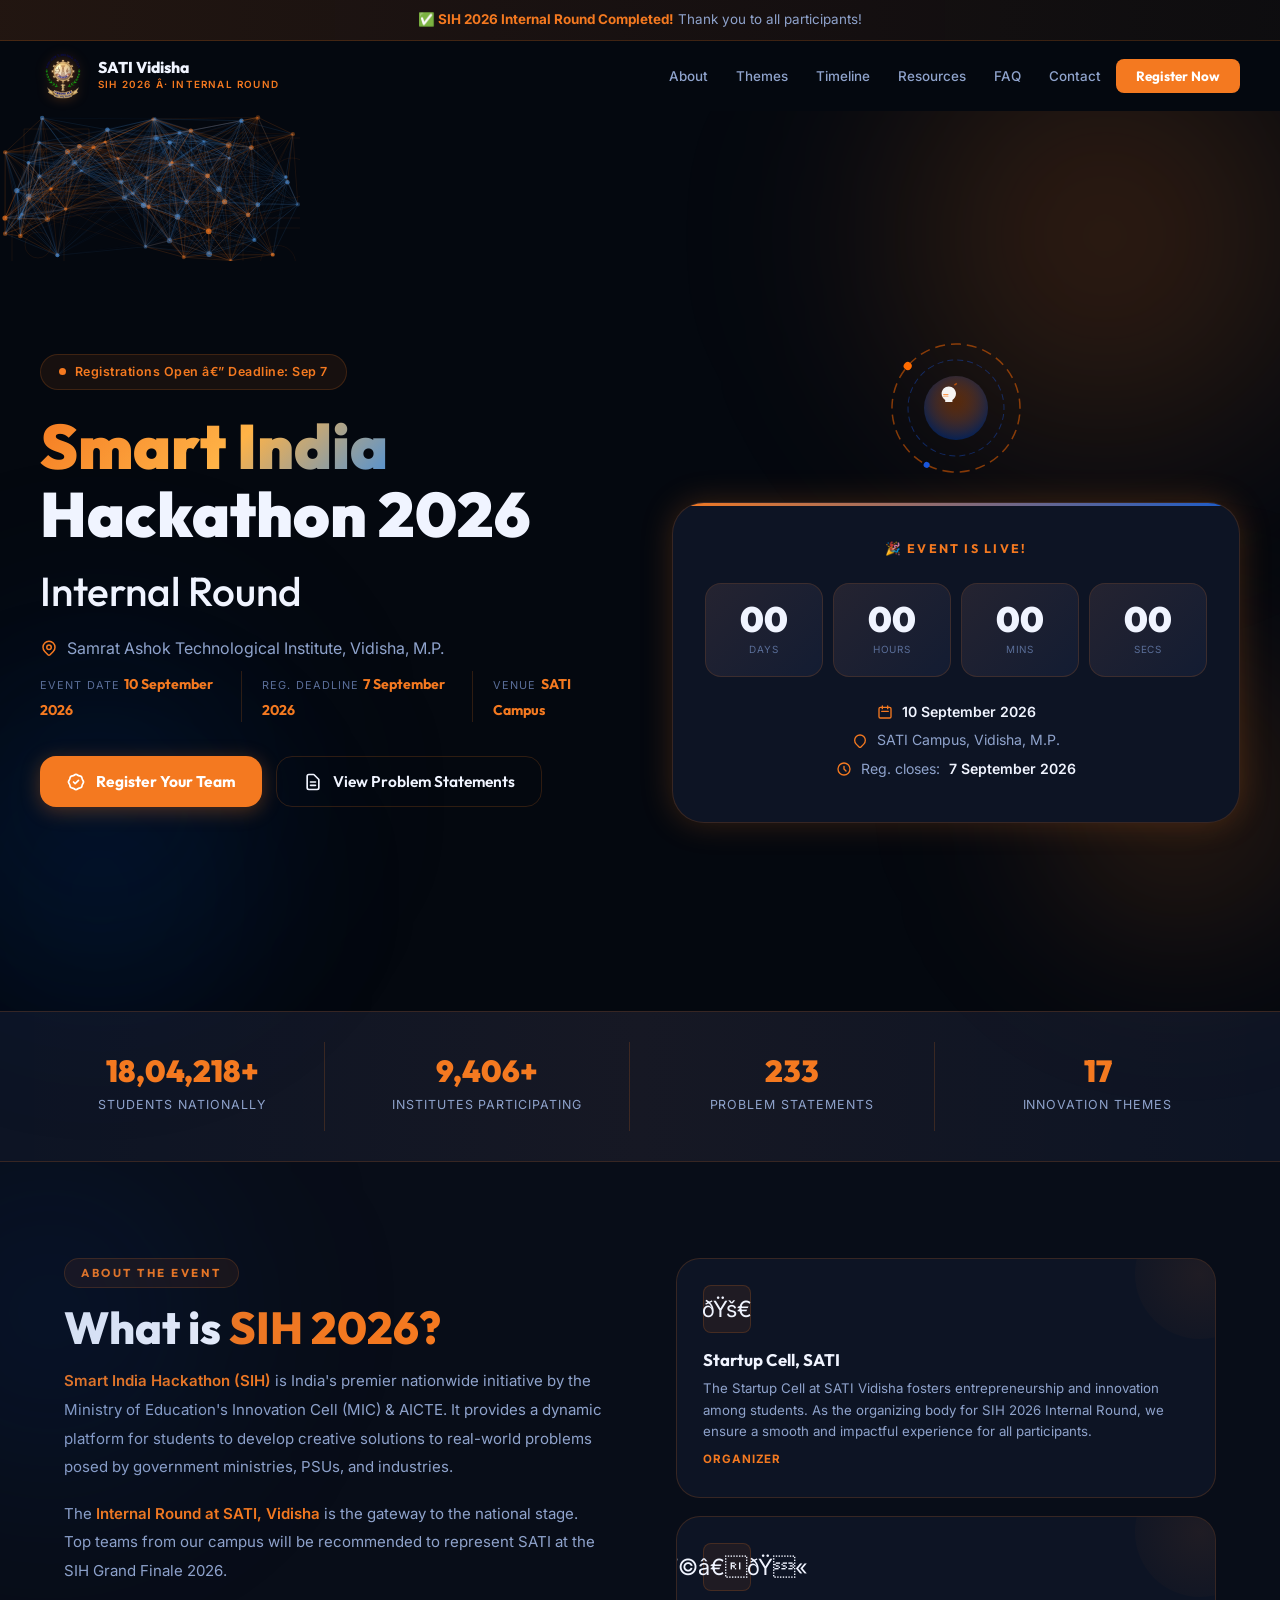
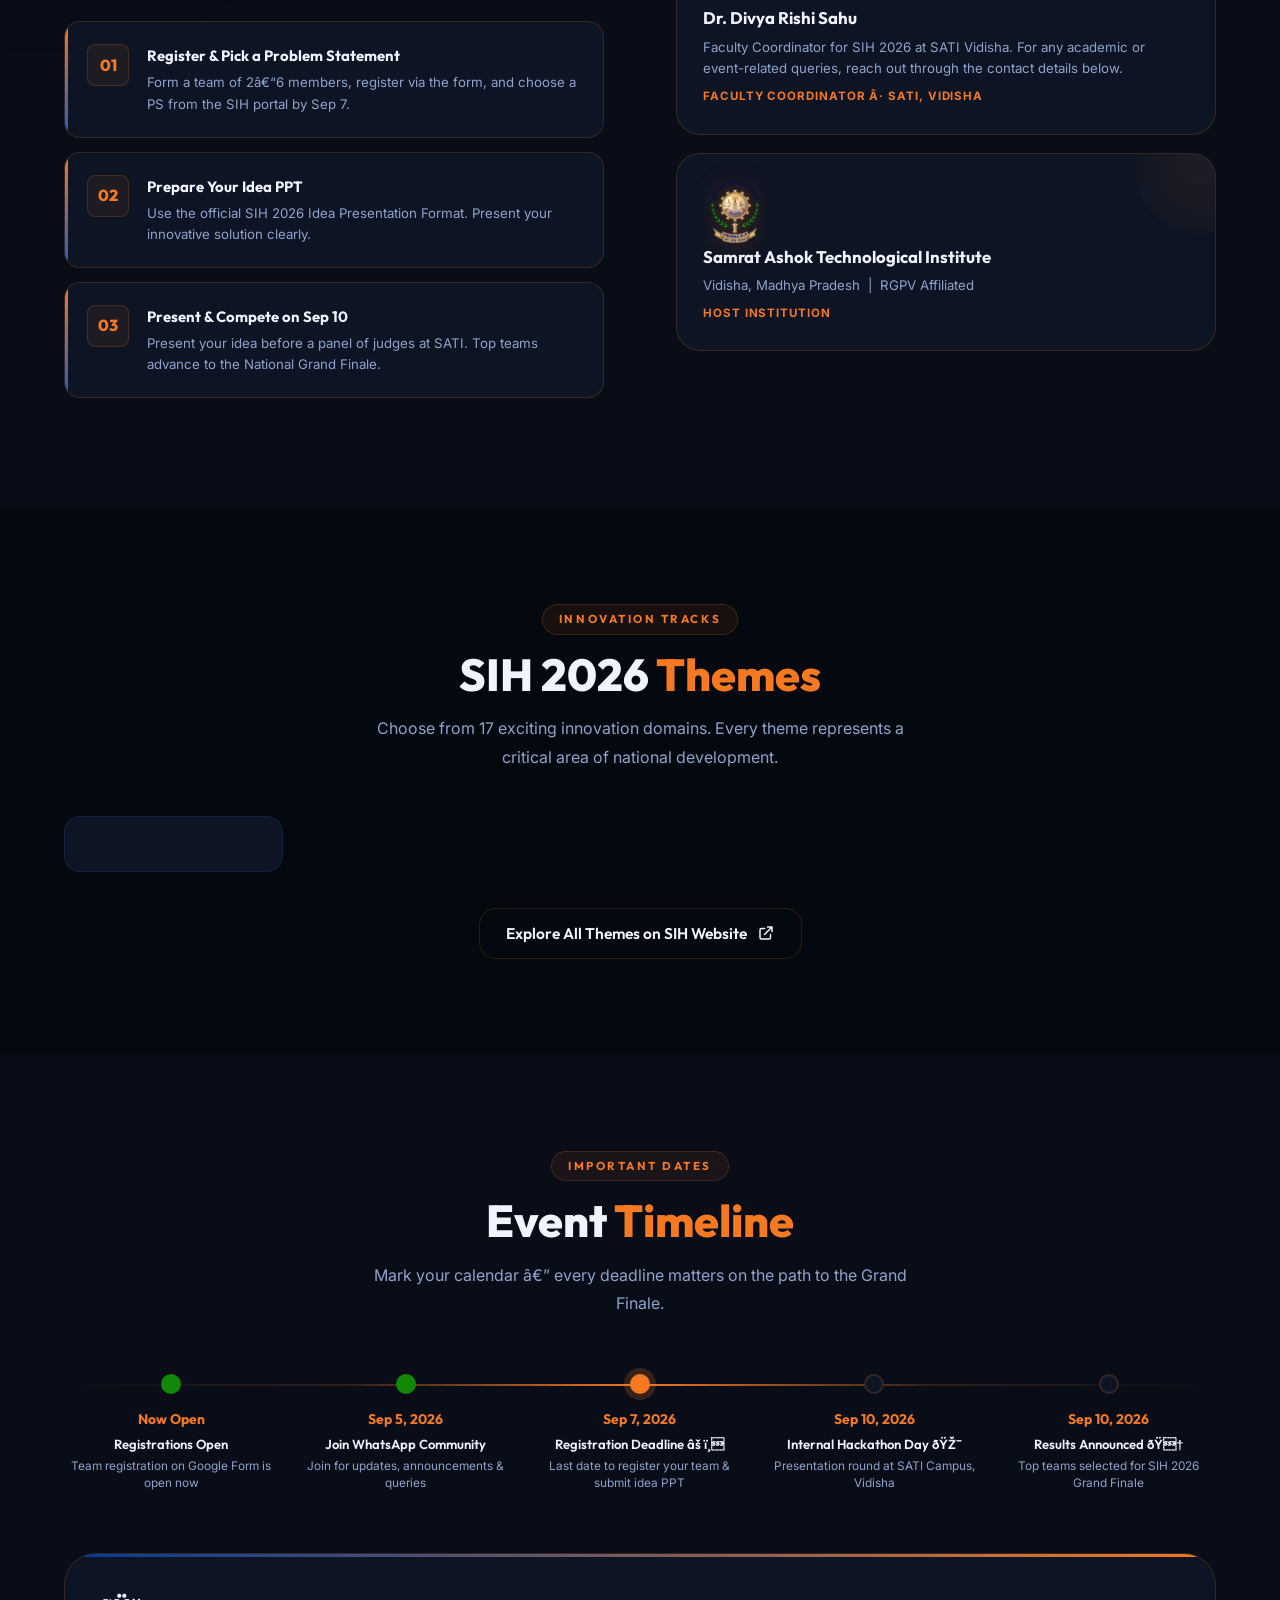
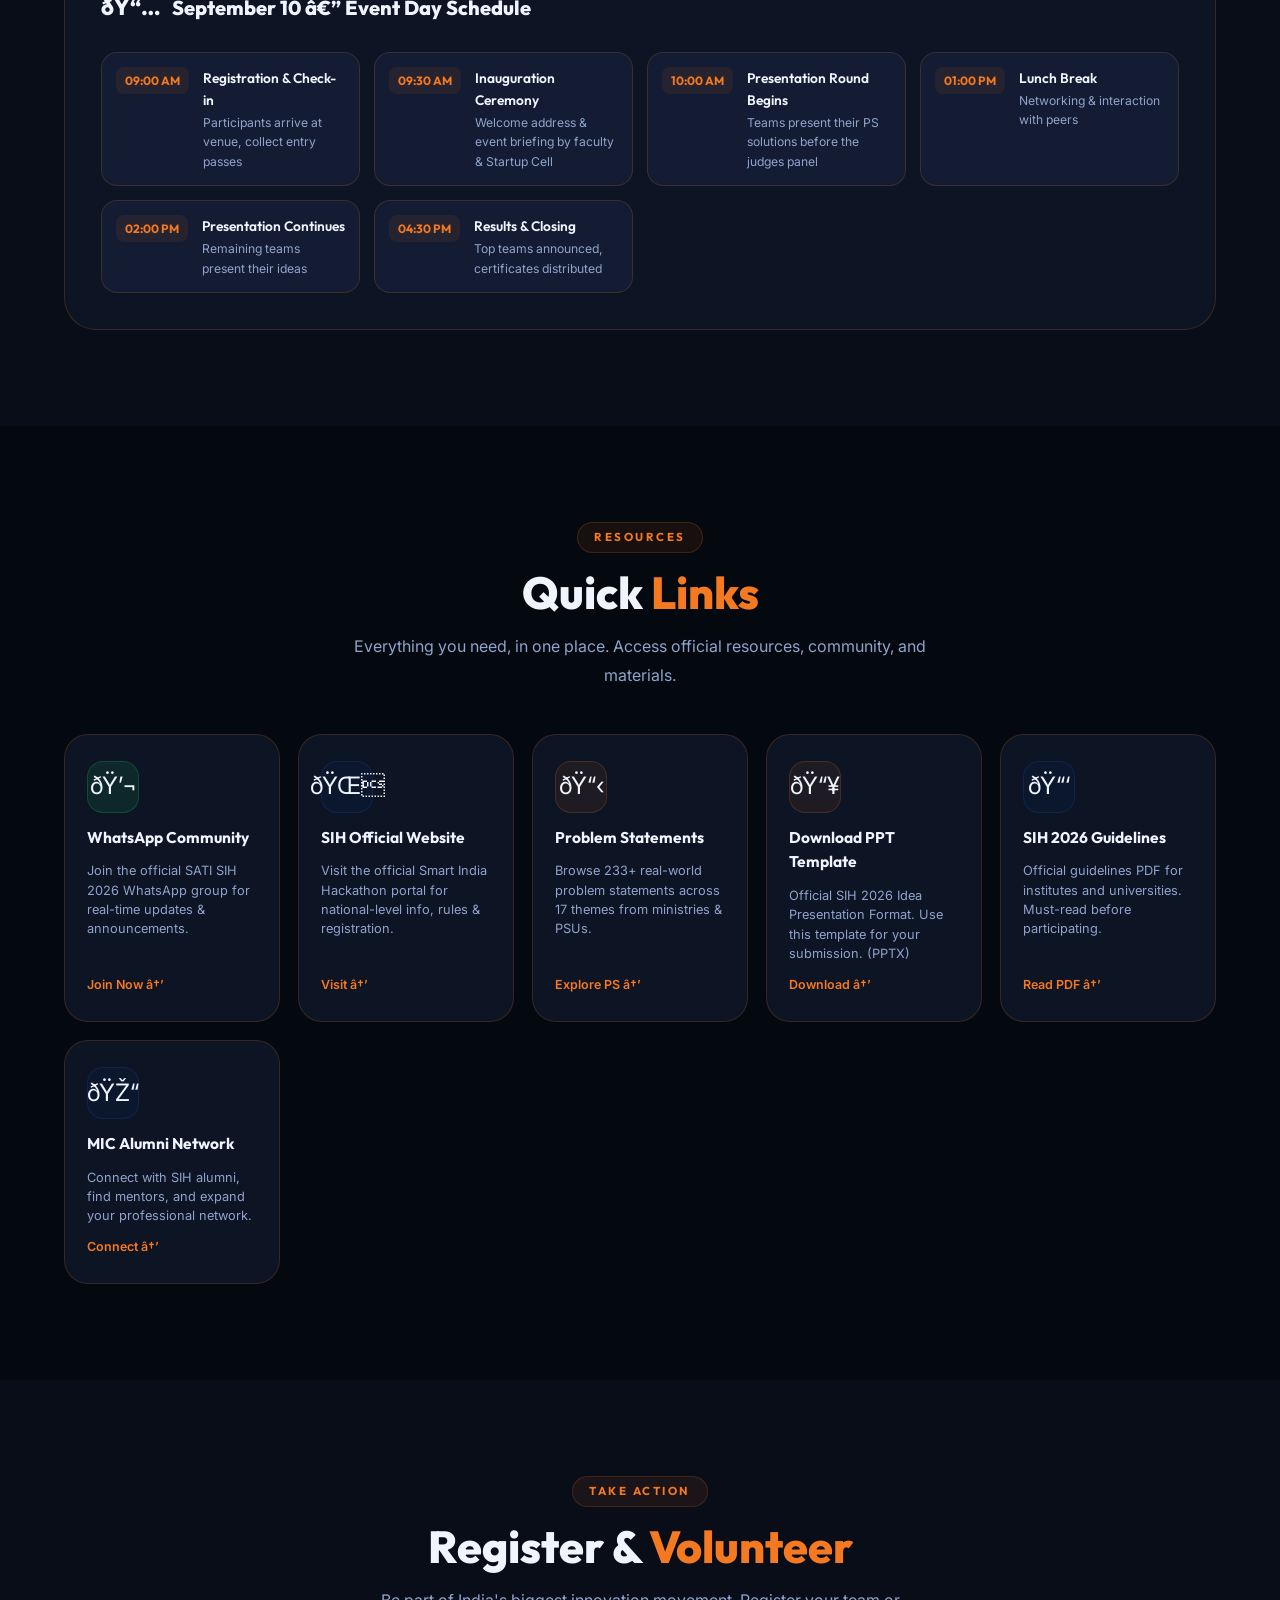
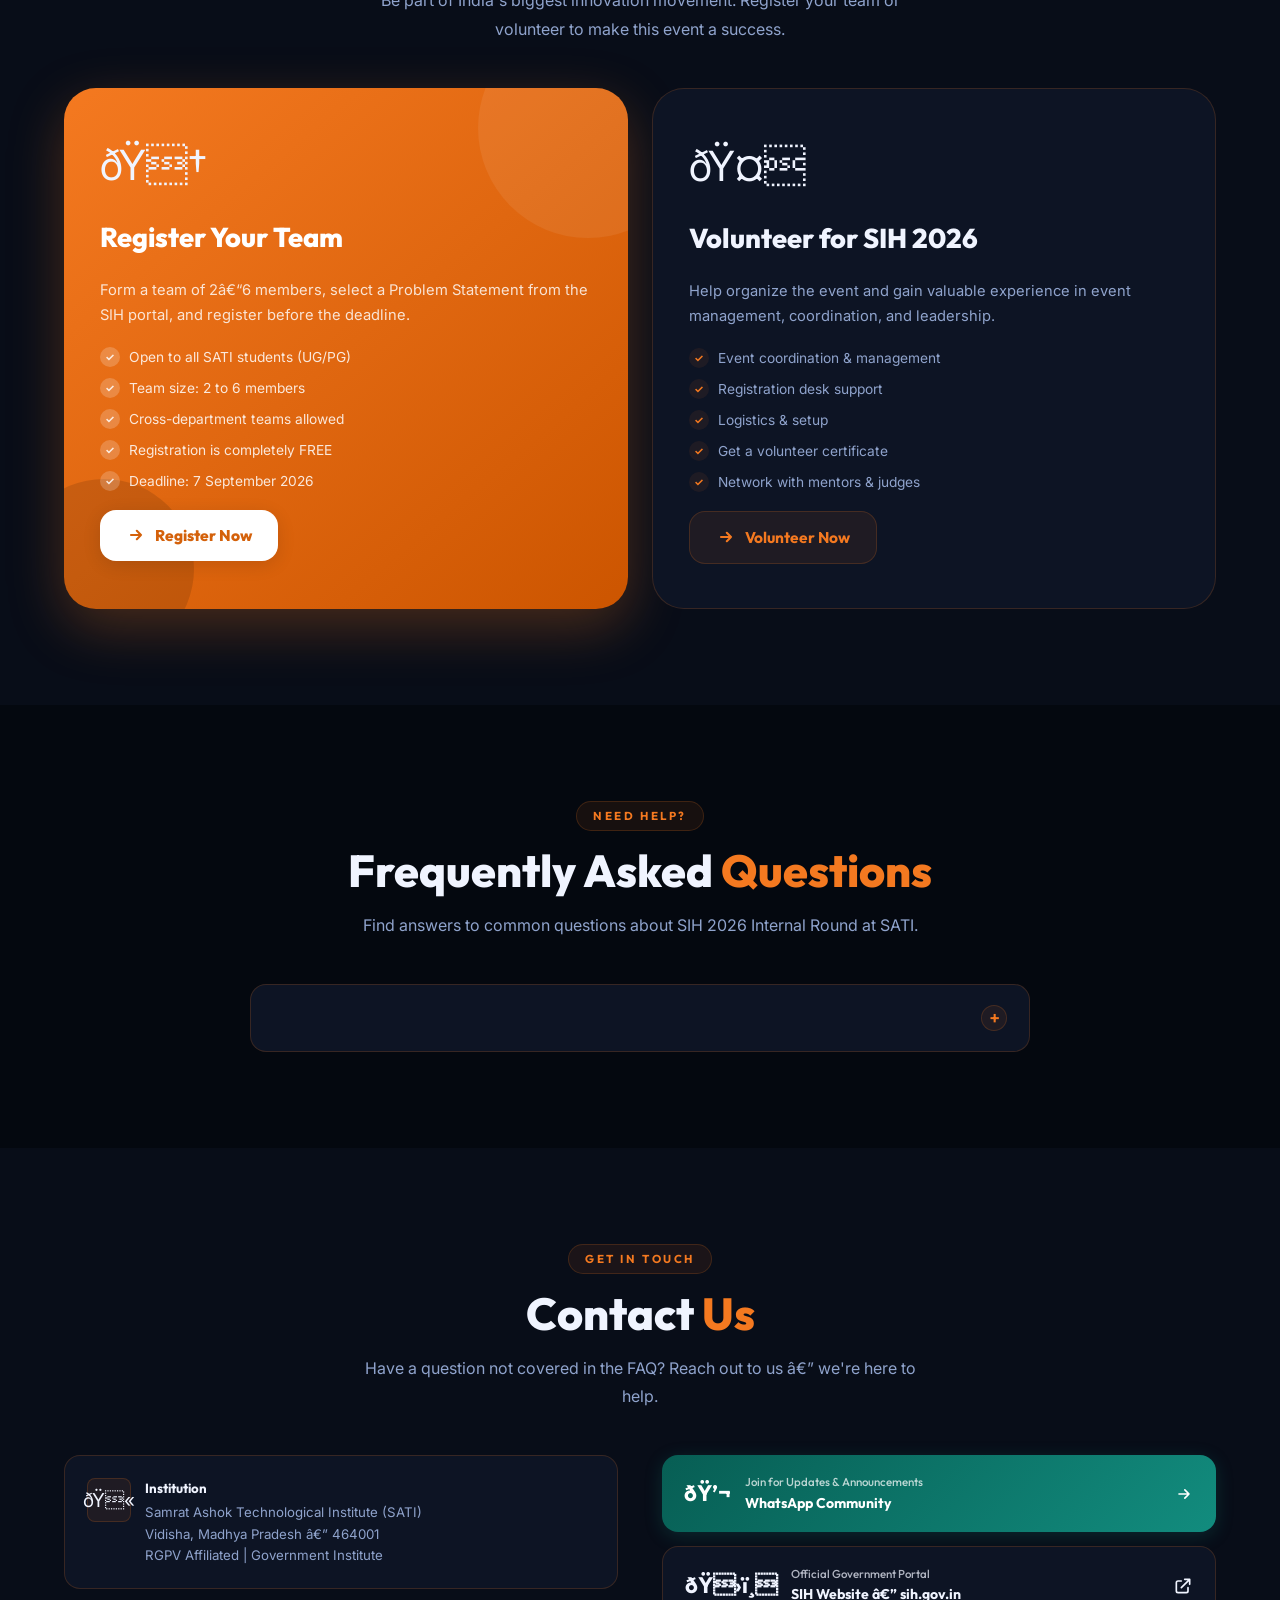
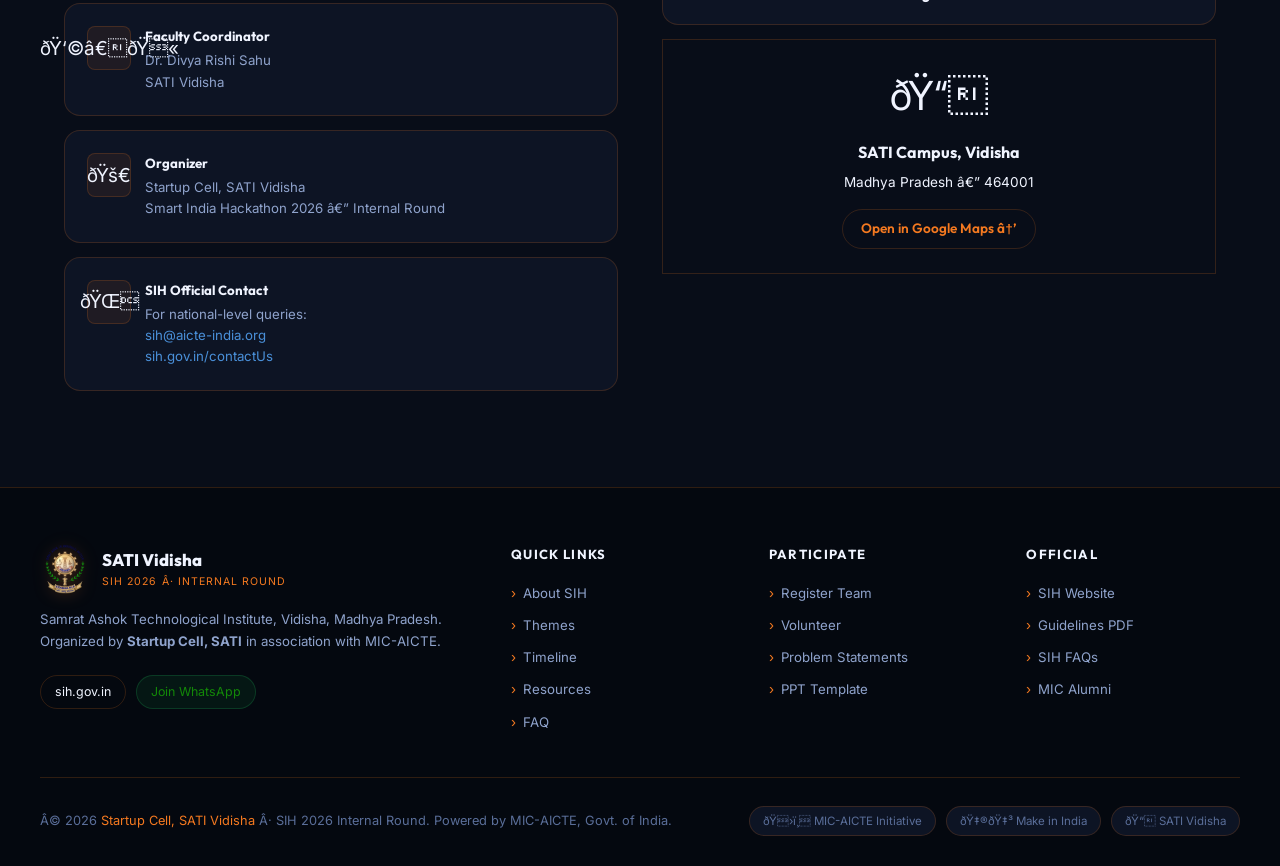
==== preview.html @ bc2d2fb6 "Initial commit for SIH 2026" ====
﻿
<!DOCTYPE html>
<html lang="en">
<head>
  <meta charset="UTF-8" />
  <meta name="viewport" content="width=device-width, initial-scale=1.0" />
  <title>SIH 2026 Internal Round â€” SATI Vidisha</title>
  <meta name="description" content="Smart India Hackathon 2026 Internal Round at Samrat Ashok Technological Institute, Vidisha, M.P. Register your team, explore problem statements, and join the innovation journey." />
  <meta name="keywords" content="SIH 2026, Smart India Hackathon, SATI Vidisha, Internal Round, Hackathon, MP, Startup Cell" />
  <meta name="author" content="Startup Cell, SATI Vidisha" />
  <!-- Open Graph -->
  <meta property="og:title" content="SIH 2026 Internal Round â€” SATI Vidisha" />
  <meta property="og:description" content="Participate in the Smart India Hackathon 2026 Internal Round at SATI, Vidisha. Register by September 7, 2026." />
  <meta property="og:type" content="website" />
  <!-- Google Fonts -->
  <link rel="preconnect" href="https://fonts.googleapis.com" />
  <link rel="preconnect" href="https://fonts.gstatic.com" crossorigin />
  <link href="https://fonts.googleapis.com/css2?family=Outfit:wght@300;400;500;600;700;800;900&family=Inter:wght@300;400;500;600;700&display=swap" rel="stylesheet" />
  <link rel="stylesheet" href="style.css" />
</head>
<body>

<!-- â•â•â•â•â•â•â•â•â•â•â•â•â•â•â•â•â•â•â•â•â•â•â•â•â•â•â•â•â•â•â•â•â•â•â•â•â•â•â•â•â•â•â•â•â•â•â•â•â•â•â•â•â•â•
     NOTICE BANNER
â•â•â•â•â•â•â•â•â•â•â•â•â•â•â•â•â•â•â•â•â•â•â•â•â•â•â•â•â•â•â•â•â•â•â•â•â•â•â•â•â•â•â•â•â•â•â•â•â•â•â•â•â•â• -->
<div class="notice-banner" id="notice-banner">
  
    <span class="notice-highlight">âœ… SIH 2026 Internal Round Completed.</span> Thank you to all participants!
  
    <span class="notice-highlight">âš ï¸ Registration Closed.</span> Event Day: <span class="notice-highlight">10 September 2026</span> at SATI Campus.
  
    ðŸŽ¯ <span class="notice-highlight">Registration Open!</span> Last date to register: <span class="notice-highlight">7 September 2026</span> &nbsp;|&nbsp;
    <a href="https://docs.google.com/forms/d/e/1FAIpQLSdya0mbfZyhgf5HdVg5-n7kTskO_dV9WyK3kc8CGcEGXtd5GA/formResponse?pli=1" target="_blank" rel="noopener" style="color:var(--orange);font-weight:700;">Register Now â†’</a>
  
</div>

<!-- â•â•â•â•â•â•â•â•â•â•â•â•â•â•â•â•â•â•â•â•â•â•â•â•â•â•â•â•â•â•â•â•â•â•â•â•â•â•â•â•â•â•â•â•â•â•â•â•â•â•â•â•â•â•
     NAVBAR
â•â•â•â•â•â•â•â•â•â•â•â•â•â•â•â•â•â•â•â•â•â•â•â•â•â•â•â•â•â•â•â•â•â•â•â•â•â•â•â•â•â•â•â•â•â•â•â•â•â•â•â•â•â• -->
<nav id="navbar">
  <div class="nav-inner">
    <a href="#hero" class="nav-brand">
      <img src="assets/sati-logo.png" alt="SATI Logo" id="nav-logo" />
      <div class="nav-brand-text">
        <div class="nav-brand-name">SATI Vidisha</div>
        <div class="nav-brand-sub">SIH 2026 Â· Internal Round</div>
      </div>
    </a>

    <ul class="nav-links" id="navLinks">
      <li><a href="#about">About</a></li>
      <li><a href="#themes">Themes</a></li>
      <li><a href="#timeline">Timeline</a></li>
      <li><a href="#links">Resources</a></li>
      <li><a href="#faq">FAQ</a></li>
      <li><a href="#contact">Contact</a></li>
      <li>
        <a href="https://docs.google.com/forms/d/e/1FAIpQLSdya0mbfZyhgf5HdVg5-n7kTskO_dV9WyK3kc8CGcEGXtd5GA/formResponse?pli=1"
           target="_blank" rel="noopener" class="nav-cta" id="nav-register-btn">
          Register Now
        </a>
      </li>
    </ul>

    <button class="hamburger" id="hamburger" aria-label="Toggle Menu">
      <span></span><span></span><span></span>
    </button>
  </div>
</nav>

<!-- â•â•â•â•â•â•â•â•â•â•â•â•â•â•â•â•â•â•â•â•â•â•â•â•â•â•â•â•â•â•â•â•â•â•â•â•â•â•â•â•â•â•â•â•â•â•â•â•â•â•â•â•â•â•
     HERO SECTION
â•â•â•â•â•â•â•â•â•â•â•â•â•â•â•â•â•â•â•â•â•â•â•â•â•â•â•â•â•â•â•â•â•â•â•â•â•â•â•â•â•â•â•â•â•â•â•â•â•â•â•â•â•â• -->
<section id="hero">
  <canvas id="hero-canvas"></canvas>
  <div class="glow-orb orb-orange hero-orb-1"></div>
  <div class="glow-orb orb-blue hero-orb-2"></div>

  <div class="hero-content">
    <!-- Left: Text -->
    <div class="hero-left">
      <div class="hero-badge">
        <span class="badge-dot"></span>
        Registrations Open â€” Deadline: Sep 7
      </div>

      <h1 class="hero-title">
        <span class="gradient-text">Smart India</span><br />
        Hackathon 2026<br />
        <span style="color:var(--text-muted); font-size:0.65em; font-weight:500;">Internal Round</span>
      </h1>

      <p class="hero-sub">
        <svg width="18" height="18" fill="none" viewBox="0 0 24 24" stroke="currentColor" stroke-width="2">
          <path stroke-linecap="round" stroke-linejoin="round" d="M17.657 16.657L13.414 20.9a2 2 0 01-2.828 0l-4.243-4.243a8 8 0 1111.314 0z"/>
          <path stroke-linecap="round" stroke-linejoin="round" d="M15 11a3 3 0 11-6 0 3 3 0 016 0z"/>
        </svg>
        Samrat Ashok Technological Institute, Vidisha, M.P.
      </p>

      <div class="hero-date-bar">
        <div class="date-chip">
          <span class="date-chip-label">Event Date</span>
          <span class="date-chip-value">10 September 2026</span>
        </div>
        <div style="width:1px;background:var(--border);align-self:stretch;"></div>
        <div class="date-chip">
          <span class="date-chip-label">Reg. Deadline</span>
          <span class="date-chip-value">7 September 2026</span>
        </div>
        <div style="width:1px;background:var(--border);align-self:stretch;"></div>
        <div class="date-chip">
          <span class="date-chip-label">Venue</span>
          <span class="date-chip-value">SATI Campus</span>
        </div>
      </div>

      <div class="hero-actions">
        <a href="https://docs.google.com/forms/d/e/1FAIpQLSdya0mbfZyhgf5HdVg5-n7kTskO_dV9WyK3kc8CGcEGXtd5GA/formResponse?pli=1"
           target="_blank" rel="noopener" class="btn-primary" id="hero-register-btn">
          <svg width="20" height="20" fill="none" viewBox="0 0 24 24" stroke="currentColor" stroke-width="2">
            <path stroke-linecap="round" stroke-linejoin="round" d="M9 12l2 2 4-4M7.835 4.697a3.42 3.42 0 001.946-.806 3.42 3.42 0 014.438 0 3.42 3.42 0 001.946.806 3.42 3.42 0 013.138 3.138 3.42 3.42 0 00.806 1.946 3.42 3.42 0 010 4.438 3.42 3.42 0 00-.806 1.946 3.42 3.42 0 01-3.138 3.138 3.42 3.42 0 00-1.946.806 3.42 3.42 0 01-4.438 0 3.42 3.42 0 00-1.946-.806 3.42 3.42 0 01-3.138-3.138 3.42 3.42 0 00-.806-1.946 3.42 3.42 0 010-4.438 3.42 3.42 0 00.806-1.946 3.42 3.42 0 013.138-3.138z"/>
          </svg>
          Register Your Team
        </a>
        <a href="https://www.sih.gov.in/sih2026PS" target="_blank" rel="noopener" class="btn-secondary" id="hero-ps-btn">
          <svg width="20" height="20" fill="none" viewBox="0 0 24 24" stroke="currentColor" stroke-width="2">
            <path stroke-linecap="round" stroke-linejoin="round" d="M9 12h6m-6 4h6m2 5H7a2 2 0 01-2-2V5a2 2 0 012-2h5.586a1 1 0 01.707.293l5.414 5.414a1 1 0 01.293.707V19a2 2 0 01-2 2z"/>
          </svg>
          View Problem Statements
        </a>
      </div>
    </div>

    <!-- Right: Countdown + 3D SVG -->
    <div class="hero-right">
      <!-- 3D Animated SVG -->
      <div style="display:flex;justify-content:center;margin-bottom:24px;">
        <svg width="140" height="140" viewBox="0 0 140 140" fill="none" xmlns="http://www.w3.org/2000/svg"
             style="animation:float 4s ease-in-out infinite;">
          <!-- Outer Ring -->
          <circle cx="70" cy="70" r="64" stroke="#FF6B00" stroke-width="1.5" stroke-dasharray="10 6" opacity="0.5">
            <animateTransform attributeName="transform" type="rotate" from="0 70 70" to="360 70 70" dur="20s" repeatCount="indefinite"/>
          </circle>
          <!-- Middle Ring -->
          <circle cx="70" cy="70" r="48" stroke="#1A56DB" stroke-width="1" stroke-dasharray="6 4" opacity="0.4">
            <animateTransform attributeName="transform" type="rotate" from="360 70 70" to="0 70 70" dur="15s" repeatCount="indefinite"/>
          </circle>
          <!-- Glowing center circle -->
          <circle cx="70" cy="70" r="32" fill="url(#grd1)" opacity="0.95"/>
          <!-- Lightbulb icon in center -->
          <g transform="translate(52,46)">
            <!-- Bulb top -->
            <path d="M18 2C11.37 2 6 7.37 6 14c0 4.5 2.4 8.4 6 10.6V28h12v-3.4c3.6-2.2 6-6.1 6-10.6C30 7.37 24.63 2 18 2z"
                  fill="#FFFFFF" opacity="0.95" transform="scale(0.6) translate(0,2)"/>
            <!-- Base stripes -->
            <rect x="8.6" y="16.5" width="8.8" height="1.5" rx="0.7" fill="#FF6B00" opacity="0.9" transform="scale(0.6)"/>
            <rect x="8.6" y="19.5" width="8.8" height="1.5" rx="0.7" fill="#FF6B00" opacity="0.7" transform="scale(0.6)"/>
            <!-- Glow rays -->
            <line x1="18" y1="1" x2="18" y2="-2" stroke="#FF6B00" stroke-width="1.5" opacity="0.6" transform="scale(0.6)">
              <animateTransform attributeName="transform" type="rotate" from="0 18 0" to="360 18 0" dur="8s" repeatCount="indefinite"/>
            </line>
          </g>
          <!-- Orbiting dot 1 -->
          <circle cx="70" cy="6" r="4" fill="#FF6B00">
            <animateTransform attributeName="transform" type="rotate" from="0 70 70" to="360 70 70" dur="6s" repeatCount="indefinite"/>
          </circle>
          <!-- Orbiting dot 2 -->
          <circle cx="70" cy="134" r="3" fill="#1A56DB">
            <animateTransform attributeName="transform" type="rotate" from="180 70 70" to="540 70 70" dur="9s" repeatCount="indefinite"/>
          </circle>
          <!-- Gradient defs -->
          <defs>
            <radialGradient id="grd1" cx="50%" cy="40%" r="60%">
              <stop offset="0%" stop-color="#FF6B00" stop-opacity="0.3"/>
              <stop offset="100%" stop-color="#003087" stop-opacity="0.6"/>
            </radialGradient>
          </defs>
        </svg>
      </div>

      <!-- Countdown Card -->
      <div class="countdown-wrapper">
        <div class="countdown-title" id="cd-title">
          â±ï¸ Countdown to Event Day
        </div>
        <div class="countdown-grid">
          <div class="countdown-unit">
            <span class="countdown-num" id="cd-days">00</span>
            <span class="countdown-label-sm">Days</span>
          </div>
          <div class="countdown-unit">
            <span class="countdown-num" id="cd-hours">00</span>
            <span class="countdown-label-sm">Hours</span>
          </div>
          <div class="countdown-unit">
            <span class="countdown-num" id="cd-mins">00</span>
            <span class="countdown-label-sm">Mins</span>
          </div>
          <div class="countdown-unit">
            <span class="countdown-num" id="cd-secs">00</span>
            <span class="countdown-label-sm">Secs</span>
          </div>
        </div>
        <div class="countdown-event-info">
          <div class="event-info-row">
            <svg width="16" height="16" fill="none" viewBox="0 0 24 24" stroke="currentColor" stroke-width="2">
              <path stroke-linecap="round" stroke-linejoin="round" d="M8 7V3m8 4V3m-9 8h10M5 21h14a2 2 0 002-2V7a2 2 0 00-2-2H5a2 2 0 00-2 2v12a2 2 0 002 2z"/>
            </svg>
            <strong>10 September 2026</strong>
          </div>
          <div class="event-info-row">
            <svg width="16" height="16" fill="none" viewBox="0 0 24 24" stroke="currentColor" stroke-width="2">
              <path stroke-linecap="round" stroke-linejoin="round" d="M17.657 16.657L13.414 20.9a2 2 0 01-2.828 0l-4.243-4.243a8 8 0 1111.314 0z"/>
            </svg>
            SATI Campus, Vidisha, M.P.
          </div>
          <div class="event-info-row">
            <svg width="16" height="16" fill="none" viewBox="0 0 24 24" stroke="currentColor" stroke-width="2">
              <path stroke-linecap="round" stroke-linejoin="round" d="M12 8v4l3 3m6-3a9 9 0 11-18 0 9 9 0 0118 0z"/>
            </svg>
            Reg. closes: <strong>7 September 2026</strong>
          </div>
        </div>
      </div>
    </div>
  </div>
</section>

<!-- â•â•â•â•â•â•â•â•â•â•â•â•â•â•â•â•â•â•â•â•â•â•â•â•â•â•â•â•â•â•â•â•â•â•â•â•â•â•â•â•â•â•â•â•â•â•â•â•â•â•â•â•â•â•
     STATS BAR
â•â•â•â•â•â•â•â•â•â•â•â•â•â•â•â•â•â•â•â•â•â•â•â•â•â•â•â•â•â•â•â•â•â•â•â•â•â•â•â•â•â•â•â•â•â•â•â•â•â•â•â•â•â• -->
<div id="stats">
  <div class="stats-grid">
    <div class="stat-item">
      <span class="stat-num" data-target="1804218" data-suffix="+">18,04,218+</span>
      <span class="stat-desc">Students Nationally</span>
    </div>
    <div class="stat-item">
      <span class="stat-num" data-target="9406" data-suffix="+">9,406+</span>
      <span class="stat-desc">Institutes Participating</span>
    </div>
    <div class="stat-item">
      <span class="stat-num" data-target="233" data-suffix="">233</span>
      <span class="stat-desc">Problem Statements</span>
    </div>
    <div class="stat-item">
      <span class="stat-num" data-target="17" data-suffix="">17</span>
      <span class="stat-desc">Innovation Themes</span>
    </div>
  </div>
</div>

<!-- â•â•â•â•â•â•â•â•â•â•â•â•â•â•â•â•â•â•â•â•â•â•â•â•â•â•â•â•â•â•â•â•â•â•â•â•â•â•â•â•â•â•â•â•â•â•â•â•â•â•â•â•â•â•
     ABOUT SECTION
â•â•â•â•â•â•â•â•â•â•â•â•â•â•â•â•â•â•â•â•â•â•â•â•â•â•â•â•â•â•â•â•â•â•â•â•â•â•â•â•â•â•â•â•â•â•â•â•â•â•â•â•â•â• -->
<section id="about" class="section-pad">
  <div class="glow-orb orb-blue" style="width:500px;height:500px;top:-100px;left:-200px;"></div>
  <div class="container">
    <div class="about-grid">
      <!-- Left: About text + Process -->
      <div class="reveal">
        <span class="section-label">About the Event</span>
        <h2 class="section-title">What is <span>SIH 2026?</span></h2>
        <div class="about-text">
          <p>
            <span class="about-highlight">Smart India Hackathon (SIH)</span> is India's premier nationwide initiative by the
            Ministry of Education's Innovation Cell (MIC) &amp; AICTE. It provides a dynamic platform for students to develop
            creative solutions to real-world problems posed by government ministries, PSUs, and industries.
          </p>
          <p>
            The <span class="about-highlight">Internal Round at SATI, Vidisha</span> is the gateway to the national stage.
            Top teams from our campus will be recommended to represent SATI at the SIH Grand Finale 2026.
          </p>
        </div>

        <div class="process-steps">
          <div class="process-step reveal reveal-delay-1">
            <div class="step-num">01</div>
            <div class="step-content">
              <h4>Register &amp; Pick a Problem Statement</h4>
              <p>Form a team of 2â€“6 members, register via the form, and choose a PS from the SIH portal by Sep 7.</p>
            </div>
          </div>
          <div class="process-step reveal reveal-delay-2">
            <div class="step-num">02</div>
            <div class="step-content">
              <h4>Prepare Your Idea PPT</h4>
              <p>Use the official SIH 2026 Idea Presentation Format. Present your innovative solution clearly.</p>
            </div>
          </div>
          <div class="process-step reveal reveal-delay-3">
            <div class="step-num">03</div>
            <div class="step-content">
              <h4>Present &amp; Compete on Sep 10</h4>
              <p>Present your idea before a panel of judges at SATI. Top teams advance to the National Grand Finale.</p>
            </div>
          </div>
        </div>
      </div>

      <!-- Right: Organizer cards -->
      <div class="organizer-cards reveal">
        <div class="org-card">
          <div class="org-icon">ðŸš€</div>
          <h3>Startup Cell, SATI</h3>
          <p>The Startup Cell at SATI Vidisha fosters entrepreneurship and innovation among students. As the organizing body for SIH 2026 Internal Round, we ensure a smooth and impactful experience for all participants.</p>
          <span class="org-role">Organizer</span>
        </div>
        <div class="org-card">
          <div class="org-icon">ðŸ‘©â€ðŸ«</div>
          <h3>Dr. Divya Rishi Sahu</h3>
          <p>Faculty Coordinator for SIH 2026 at SATI Vidisha. For any academic or event-related queries, reach out through the contact details below.</p>
          <span class="org-role">Faculty Coordinator Â· SATI, Vidisha</span>
        </div>
        <div class="org-card" style="flex-direction:row;align-items:center;gap:20px;">
          <img src="assets/sati-logo.png" alt="SATI Logo"
               style="width:64px;height:64px;object-fit:contain;filter:drop-shadow(0 0 12px rgba(255,107,0,0.3));flex-shrink:0;" />
          <div>
            <h3 style="margin-bottom:4px;">Samrat Ashok Technological Institute</h3>
            <p>Vidisha, Madhya Pradesh &nbsp;|&nbsp; RGPV Affiliated</p>
            <span class="org-role">Host Institution</span>
          </div>
        </div>
      </div>
    </div>
  </div>
</section>

<!-- â•â•â•â•â•â•â•â•â•â•â•â•â•â•â•â•â•â•â•â•â•â•â•â•â•â•â•â•â•â•â•â•â•â•â•â•â•â•â•â•â•â•â•â•â•â•â•â•â•â•â•â•â•â•
     THEMES SECTION
â•â•â•â•â•â•â•â•â•â•â•â•â•â•â•â•â•â•â•â•â•â•â•â•â•â•â•â•â•â•â•â•â•â•â•â•â•â•â•â•â•â•â•â•â•â•â•â•â•â•â•â•â•â• -->
<section id="themes" class="section-pad">
  <div class="container">
    <div class="text-center reveal">
      <span class="section-label">Innovation Tracks</span>
      <h2 class="section-title">SIH 2026 <span>Themes</span></h2>
      <p class="section-desc">Choose from 17 exciting innovation domains. Every theme represents a critical area of national development.</p>
    </div>

    

    <div class="themes-grid">
      
      <div class="theme-card reveal" style="transition-delay:<?= ($i % 6) * 0.07 ?>s;">
        <span class="theme-icon"><?= $theme['icon'] ?></span>
        <div class="theme-name"><?= htmlspecialchars($theme['name']) ?></div>
      </div>
      
    </div>

    <div class="text-center" style="margin-top:36px;">
      <a href="https://www.sih.gov.in/SIH_Themes" target="_blank" rel="noopener" class="btn-secondary" id="themes-link">
        Explore All Themes on SIH Website
        <svg width="18" height="18" fill="none" viewBox="0 0 24 24" stroke="currentColor" stroke-width="2">
          <path stroke-linecap="round" stroke-linejoin="round" d="M10 6H6a2 2 0 00-2 2v10a2 2 0 002 2h10a2 2 0 002-2v-4M14 4h6m0 0v6m0-6L10 14"/>
        </svg>
      </a>
    </div>
  </div>
</section>

<!-- â•â•â•â•â•â•â•â•â•â•â•â•â•â•â•â•â•â•â•â•â•â•â•â•â•â•â•â•â•â•â•â•â•â•â•â•â•â•â•â•â•â•â•â•â•â•â•â•â•â•â•â•â•â•
     TIMELINE SECTION
â•â•â•â•â•â•â•â•â•â•â•â•â•â•â•â•â•â•â•â•â•â•â•â•â•â•â•â•â•â•â•â•â•â•â•â•â•â•â•â•â•â•â•â•â•â•â•â•â•â•â•â•â•â• -->
<section id="timeline" class="section-pad">
  <div class="container">
    <div class="text-center reveal">
      <span class="section-label">Important Dates</span>
      <h2 class="section-title">Event <span>Timeline</span></h2>
      <p class="section-desc">Mark your calendar â€” every deadline matters on the path to the Grand Finale.</p>
    </div>

    <div class="timeline-wrapper reveal">
      <div class="timeline-line"></div>
      <div class="timeline-items">
        <div class="timeline-item">
          <div class="tl-dot passed"></div>
          <div class="tl-content">
            <div class="tl-date">Now Open</div>
            <div class="tl-title">Registrations Open</div>
            <div class="tl-desc">Team registration on Google Form is open now</div>
          </div>
        </div>
        <div class="timeline-item">
          <div class="tl-dot passed"></div>
          <div class="tl-content">
            <div class="tl-date">Sep 5, 2026</div>
            <div class="tl-title">Join WhatsApp Community</div>
            <div class="tl-desc">Join for updates, announcements &amp; queries</div>
          </div>
        </div>
        <div class="timeline-item">
          <div class="tl-dot active"></div>
          <div class="tl-content">
            <div class="tl-date">Sep 7, 2026</div>
            <div class="tl-title">Registration Deadline âš ï¸</div>
            <div class="tl-desc">Last date to register your team &amp; submit idea PPT</div>
          </div>
        </div>
        <div class="timeline-item">
          <div class="tl-dot"></div>
          <div class="tl-content">
            <div class="tl-date">Sep 10, 2026</div>
            <div class="tl-title">Internal Hackathon Day ðŸŽ¯</div>
            <div class="tl-desc">Presentation round at SATI Campus, Vidisha</div>
          </div>
        </div>
        <div class="timeline-item">
          <div class="tl-dot"></div>
          <div class="tl-content">
            <div class="tl-date">Sep 10, 2026</div>
            <div class="tl-title">Results Announced ðŸ†</div>
            <div class="tl-desc">Top teams selected for SIH 2026 Grand Finale</div>
          </div>
        </div>
      </div>
    </div>

    <!-- Day Schedule -->
    <div class="day-schedule reveal" style="margin-top:60px;">
      <h3>
        <span style="font-size:1.4rem;">ðŸ“…</span>
        September 10 â€” Event Day Schedule
      </h3>
      <div class="schedule-grid">
        <div class="schedule-item">
          <span class="schedule-time">09:00 AM</span>
          <div class="schedule-info">
            <h5>Registration &amp; Check-in</h5>
            <p>Participants arrive at venue, collect entry passes</p>
          </div>
        </div>
        <div class="schedule-item">
          <span class="schedule-time">09:30 AM</span>
          <div class="schedule-info">
            <h5>Inauguration Ceremony</h5>
            <p>Welcome address &amp; event briefing by faculty &amp; Startup Cell</p>
          </div>
        </div>
        <div class="schedule-item">
          <span class="schedule-time">10:00 AM</span>
          <div class="schedule-info">
            <h5>Presentation Round Begins</h5>
            <p>Teams present their PS solutions before the judges panel</p>
          </div>
        </div>
        <div class="schedule-item">
          <span class="schedule-time">01:00 PM</span>
          <div class="schedule-info">
            <h5>Lunch Break</h5>
            <p>Networking &amp; interaction with peers</p>
          </div>
        </div>
        <div class="schedule-item">
          <span class="schedule-time">02:00 PM</span>
          <div class="schedule-info">
            <h5>Presentation Continues</h5>
            <p>Remaining teams present their ideas</p>
          </div>
        </div>
        <div class="schedule-item">
          <span class="schedule-time">04:30 PM</span>
          <div class="schedule-info">
            <h5>Results &amp; Closing</h5>
            <p>Top teams announced, certificates distributed</p>
          </div>
        </div>
      </div>
    </div>
  </div>
</section>

<!-- â•â•â•â•â•â•â•â•â•â•â•â•â•â•â•â•â•â•â•â•â•â•â•â•â•â•â•â•â•â•â•â•â•â•â•â•â•â•â•â•â•â•â•â•â•â•â•â•â•â•â•â•â•â•
     QUICK LINKS / RESOURCES
â•â•â•â•â•â•â•â•â•â•â•â•â•â•â•â•â•â•â•â•â•â•â•â•â•â•â•â•â•â•â•â•â•â•â•â•â•â•â•â•â•â•â•â•â•â•â•â•â•â•â•â•â•â• -->
<section id="links" class="section-pad">
  <div class="glow-orb orb-orange" style="width:400px;height:400px;bottom:-100px;right:-100px;"></div>
  <div class="container">
    <div class="text-center reveal">
      <span class="section-label">Resources</span>
      <h2 class="section-title">Quick <span>Links</span></h2>
      <p class="section-desc">Everything you need, in one place. Access official resources, community, and materials.</p>
    </div>

    <div class="links-grid">
      <!-- WhatsApp -->
      <a href="https://chat.whatsapp.com/ITnW1NjKHrTAo9F9Lrst8m"
         target="_blank" rel="noopener" class="link-card reveal" id="whatsapp-link">
        <div class="link-icon-wrap green">ðŸ’¬</div>
        <div class="link-card-title">WhatsApp Community</div>
        <div class="link-card-desc">Join the official SATI SIH 2026 WhatsApp group for real-time updates &amp; announcements.</div>
        <div class="link-card-arrow">Join Now â†’</div>
      </a>

      <!-- SIH Website -->
      <a href="https://www.sih.gov.in/" target="_blank" rel="noopener" class="link-card reveal reveal-delay-1" id="sih-website-link">
        <div class="link-icon-wrap blue">ðŸŒ</div>
        <div class="link-card-title">SIH Official Website</div>
        <div class="link-card-desc">Visit the official Smart India Hackathon portal for national-level info, rules &amp; registration.</div>
        <div class="link-card-arrow">Visit â†’</div>
      </a>

      <!-- Problem Statements -->
      <a href="https://www.sih.gov.in/sih2026PS" target="_blank" rel="noopener" class="link-card reveal reveal-delay-2" id="ps-link">
        <div class="link-icon-wrap orange">ðŸ“‹</div>
        <div class="link-card-title">Problem Statements</div>
        <div class="link-card-desc">Browse 233+ real-world problem statements across 17 themes from ministries &amp; PSUs.</div>
        <div class="link-card-arrow">Explore PS â†’</div>
      </a>

      <!-- PPT Template -->
      <a href="https://www.sih.gov.in/letters/2026/SIH2026-IDEA-Presentation-Format.pptx"
         target="_blank" rel="noopener" class="link-card reveal reveal-delay-3" id="ppt-download-btn">
        <div class="link-icon-wrap orange">ðŸ“¥</div>
        <div class="link-card-title">Download PPT Template</div>
        <div class="link-card-desc">Official SIH 2026 Idea Presentation Format. Use this template for your submission. (PPTX)</div>
        <div class="link-card-arrow">Download â†’</div>
      </a>

      <!-- Guidelines PDF -->
      <a href="https://www.sih.gov.in/letters/2026/SIH%202026%20Guidelines.pdf"
         target="_blank" rel="noopener" class="link-card reveal" id="guidelines-link">
        <div class="link-icon-wrap blue">ðŸ“‘</div>
        <div class="link-card-title">SIH 2026 Guidelines</div>
        <div class="link-card-desc">Official guidelines PDF for institutes and universities. Must-read before participating.</div>
        <div class="link-card-arrow">Read PDF â†’</div>
      </a>

      <!-- MIC Alumni -->
      <a href="https://alumni.mic.gov.in/" target="_blank" rel="noopener" class="link-card reveal reveal-delay-1" id="mic-link">
        <div class="link-icon-wrap blue">ðŸŽ“</div>
        <div class="link-card-title">MIC Alumni Network</div>
        <div class="link-card-desc">Connect with SIH alumni, find mentors, and expand your professional network.</div>
        <div class="link-card-arrow">Connect â†’</div>
      </a>
    </div>
  </div>
</section>

<!-- â•â•â•â•â•â•â•â•â•â•â•â•â•â•â•â•â•â•â•â•â•â•â•â•â•â•â•â•â•â•â•â•â•â•â•â•â•â•â•â•â•â•â•â•â•â•â•â•â•â•â•â•â•â•
     REGISTER / VOLUNTEER SECTION
â•â•â•â•â•â•â•â•â•â•â•â•â•â•â•â•â•â•â•â•â•â•â•â•â•â•â•â•â•â•â•â•â•â•â•â•â•â•â•â•â•â•â•â•â•â•â•â•â•â•â•â•â•â• -->
<section id="register" class="section-pad">
  <div class="container">
    <div class="text-center reveal">
      <span class="section-label">Take Action</span>
      <h2 class="section-title">Register & <span>Volunteer</span></h2>
      <p class="section-desc">Be part of India's biggest innovation movement. Register your team or volunteer to make this event a success.</p>
    </div>

    <div class="register-grid">
      <!-- Team Registration -->
      <div class="reg-card primary-card reveal">
        <div class="reg-icon">ðŸ†</div>
        <h2>Register Your Team</h2>
        <p>Form a team of 2â€“6 members, select a Problem Statement from the SIH portal, and register before the deadline.</p>
        <ul class="reg-features">
          <li>Open to all SATI students (UG/PG)</li>
          <li>Team size: 2 to 6 members</li>
          <li>Cross-department teams allowed</li>
          <li>Registration is completely FREE</li>
          <li>Deadline: 7 September 2026</li>
        </ul>
        <a href="https://docs.google.com/forms/d/e/1FAIpQLSdya0mbfZyhgf5HdVg5-n7kTskO_dV9WyK3kc8CGcEGXtd5GA/formResponse?pli=1"
           target="_blank" rel="noopener" class="btn-white" id="reg-form-btn">
          <svg width="20" height="20" fill="none" viewBox="0 0 24 24" stroke="currentColor" stroke-width="2.5">
            <path stroke-linecap="round" stroke-linejoin="round" d="M13 7l5 5m0 0l-5 5m5-5H6"/>
          </svg>
          Register Now
        </a>
      </div>

      <!-- Volunteer Form -->
      <div class="reg-card secondary-card reveal reveal-delay-2">
        <div class="reg-icon">ðŸ¤</div>
        <h2>Volunteer for SIH 2026</h2>
        <p>Help organize the event and gain valuable experience in event management, coordination, and leadership.</p>
        <ul class="reg-features">
          <li>Event coordination &amp; management</li>
          <li>Registration desk support</li>
          <li>Logistics &amp; setup</li>
          <li>Get a volunteer certificate</li>
          <li>Network with mentors &amp; judges</li>
        </ul>
        <a href="https://forms.gle/4rEzojgHAcSUozsk7"
           target="_blank" rel="noopener" class="btn-outline-orange" id="volunteer-form-btn">
          <svg width="20" height="20" fill="none" viewBox="0 0 24 24" stroke="currentColor" stroke-width="2.5">
            <path stroke-linecap="round" stroke-linejoin="round" d="M13 7l5 5m0 0l-5 5m5-5H6"/>
          </svg>
          Volunteer Now
        </a>
      </div>
    </div>
  </div>
</section>

<!-- â•â•â•â•â•â•â•â•â•â•â•â•â•â•â•â•â•â•â•â•â•â•â•â•â•â•â•â•â•â•â•â•â•â•â•â•â•â•â•â•â•â•â•â•â•â•â•â•â•â•â•â•â•â•
     FAQ SECTION
â•â•â•â•â•â•â•â•â•â•â•â•â•â•â•â•â•â•â•â•â•â•â•â•â•â•â•â•â•â•â•â•â•â•â•â•â•â•â•â•â•â•â•â•â•â•â•â•â•â•â•â•â•â• -->
<section id="faq" class="section-pad">
  <div class="container">
    <div class="text-center reveal">
      <span class="section-label">Need Help?</span>
      <h2 class="section-title">Frequently Asked <span>Questions</span></h2>
      <p class="section-desc">Find answers to common questions about SIH 2026 Internal Round at SATI.</p>
    </div>

    

    <div class="faq-wrapper">
      
      <div class="faq-item reveal" id="faq-<?= $i + 1 ?>">
        <button class="faq-question" id="faq-btn-<?= $i + 1 ?>" aria-expanded="false">
          <span class="faq-q-text"><?= htmlspecialchars($faq['q']) ?></span>
          <span class="faq-icon" aria-hidden="true">+</span>
        </button>
        <div class="faq-answer">
          <div class="faq-answer-inner"><?= $faq['a'] ?></div>
        </div>
      </div>
      
    </div>
  </div>
</section>

<!-- â•â•â•â•â•â•â•â•â•â•â•â•â•â•â•â•â•â•â•â•â•â•â•â•â•â•â•â•â•â•â•â•â•â•â•â•â•â•â•â•â•â•â•â•â•â•â•â•â•â•â•â•â•â•
     CONTACT SECTION
â•â•â•â•â•â•â•â•â•â•â•â•â•â•â•â•â•â•â•â•â•â•â•â•â•â•â•â•â•â•â•â•â•â•â•â•â•â•â•â•â•â•â•â•â•â•â•â•â•â•â•â•â•â• -->
<section id="contact" class="section-pad">
  <div class="glow-orb orb-blue" style="width:500px;height:500px;bottom:-150px;left:-150px;"></div>
  <div class="container">
    <div class="text-center reveal">
      <span class="section-label">Get In Touch</span>
      <h2 class="section-title">Contact <span>Us</span></h2>
      <p class="section-desc">Have a question not covered in the FAQ? Reach out to us â€” we're here to help.</p>
    </div>

    <div class="contact-grid">
      <div class="contact-info-cards reveal">
        <div class="contact-card">
          <div class="contact-card-icon">ðŸ«</div>
          <div class="contact-card-content">
            <h4>Institution</h4>
            <p>Samrat Ashok Technological Institute (SATI)<br/>Vidisha, Madhya Pradesh â€” 464001<br/>RGPV Affiliated | Government Institute</p>
          </div>
        </div>
        <div class="contact-card">
          <div class="contact-card-icon">ðŸ‘©â€ðŸ«</div>
          <div class="contact-card-content">
            <h4>Faculty Coordinator</h4>
            <p>Dr. Divya Rishi Sahu<br/>SATI Vidisha</p>
          </div>
        </div>
        <div class="contact-card">
          <div class="contact-card-icon">ðŸš€</div>
          <div class="contact-card-content">
            <h4>Organizer</h4>
            <p>Startup Cell, SATI Vidisha<br/>Smart India Hackathon 2026 â€” Internal Round</p>
          </div>
        </div>
        <div class="contact-card">
          <div class="contact-card-icon">ðŸŒ</div>
          <div class="contact-card-content">
            <h4>SIH Official Contact</h4>
            <p>For national-level queries:<br/>
              <a href="mailto:sih@aicte-india.org">sih@aicte-india.org</a><br/>
              <a href="https://www.sih.gov.in/contactUs" target="_blank" rel="noopener">sih.gov.in/contactUs</a>
            </p>
          </div>
        </div>
      </div>

      <div class="social-links-block reveal reveal-delay-2">
        <a href="https://chat.whatsapp.com/ITnW1NjKHrTAo9F9Lrst8m"
           target="_blank" rel="noopener" class="social-btn whatsapp" id="contact-whatsapp-btn">
          <span class="social-btn-icon">ðŸ’¬</span>
          <span class="social-btn-text">
            <span class="social-btn-label">Join for Updates &amp; Announcements</span>
            <span class="social-btn-value">WhatsApp Community</span>
          </span>
          <svg width="20" height="20" fill="none" viewBox="0 0 24 24" stroke="currentColor" stroke-width="2">
            <path stroke-linecap="round" stroke-linejoin="round" d="M13 7l5 5m0 0l-5 5m5-5H6"/>
          </svg>
        </a>

        <a href="https://www.sih.gov.in/" target="_blank" rel="noopener" class="social-btn sih-site" id="contact-sih-link">
          <span class="social-btn-icon">ðŸ›ï¸</span>
          <span class="social-btn-text">
            <span class="social-btn-label">Official Government Portal</span>
            <span class="social-btn-value">SIH Website â€” sih.gov.in</span>
          </span>
          <svg width="20" height="20" fill="none" viewBox="0 0 24 24" stroke="currentColor" stroke-width="2">
            <path stroke-linecap="round" stroke-linejoin="round" d="M10 6H6a2 2 0 00-2 2v10a2 2 0 002 2h10a2 2 0 002-2v-4M14 4h6m0 0v6m0-6L10 14"/>
          </svg>
        </a>

        <!-- Map embed placeholder card -->
        <div style="background:var(--surface);border:1px solid var(--border);border-radius:var(--radius-md);padding:24px;text-align:center;">
          <div style="font-size:2.5rem;margin-bottom:12px;">ðŸ“</div>
          <div style="font-family:var(--font-head);font-size:1rem;font-weight:700;color:var(--text);margin-bottom:6px;">SATI Campus, Vidisha</div>
          <div style="font-size:0.85rem;color:var(--text-muted);margin-bottom:16px;">Madhya Pradesh â€” 464001</div>
          <a href="https://maps.google.com/?q=Samrat+Ashok+Technological+Institute+Vidisha+MP"
             target="_blank" rel="noopener"
             style="display:inline-flex;align-items:center;gap:8px;font-family:var(--font-head);font-size:0.85rem;font-weight:600;color:var(--orange);border:1px solid var(--border);padding:8px 18px;border-radius:50px;transition:var(--transition);"
             id="map-link">
            Open in Google Maps â†’
          </a>
        </div>
      </div>
    </div>
  </div>
</section>

<!-- â•â•â•â•â•â•â•â•â•â•â•â•â•â•â•â•â•â•â•â•â•â•â•â•â•â•â•â•â•â•â•â•â•â•â•â•â•â•â•â•â•â•â•â•â•â•â•â•â•â•â•â•â•â•
     FOOTER
â•â•â•â•â•â•â•â•â•â•â•â•â•â•â•â•â•â•â•â•â•â•â•â•â•â•â•â•â•â•â•â•â•â•â•â•â•â•â•â•â•â•â•â•â•â•â•â•â•â•â•â•â•â• -->
<footer id="footer">
  <div class="footer-inner">
    <div class="footer-top">
      <!-- Brand -->
      <div class="footer-brand">
        <div class="footer-brand-row">
          <img src="assets/sati-logo.png" alt="SATI Logo" class="footer-logo" />
          <div>
            <div class="footer-brand-name">SATI Vidisha</div>
            <div class="footer-brand-sub">SIH 2026 Â· Internal Round</div>
          </div>
        </div>
        <p>Samrat Ashok Technological Institute, Vidisha, Madhya Pradesh. Organized by <strong>Startup Cell, SATI</strong> in association with MIC-AICTE.</p>
        <div style="display:flex;gap:10px;flex-wrap:wrap;margin-top:8px;">
          <a href="https://www.sih.gov.in" target="_blank" rel="noopener"
             style="font-size:0.78rem;color:var(--text-dim);background:var(--surface);border:1px solid var(--border);padding:6px 14px;border-radius:50px;transition:var(--transition);"
             id="footer-sih-badge">sih.gov.in</a>
          <a href="https://chat.whatsapp.com/ITnW1NjKHrTAo9F9Lrst8m" target="_blank" rel="noopener"
             style="font-size:0.78rem;color:var(--green);background:rgba(34,197,94,0.08);border:1px solid rgba(34,197,94,0.2);padding:6px 14px;border-radius:50px;transition:var(--transition);"
             id="footer-whatsapp-badge">Join WhatsApp</a>
        </div>
      </div>

      <!-- Quick Links -->
      <div class="footer-col">
        <h4>Quick Links</h4>
        <ul>
          <li><a href="#about">About SIH</a></li>
          <li><a href="#themes">Themes</a></li>
          <li><a href="#timeline">Timeline</a></li>
          <li><a href="#links">Resources</a></li>
          <li><a href="#faq">FAQ</a></li>
        </ul>
      </div>

      <!-- Forms -->
      <div class="footer-col">
        <h4>Participate</h4>
        <ul>
          <li><a href="https://docs.google.com/forms/d/e/1FAIpQLSdya0mbfZyhgf5HdVg5-n7kTskO_dV9WyK3kc8CGcEGXtd5GA/formResponse?pli=1" target="_blank" rel="noopener" id="footer-reg-link">Register Team</a></li>
          <li><a href="https://forms.gle/4rEzojgHAcSUozsk7" target="_blank" rel="noopener" id="footer-vol-link">Volunteer</a></li>
          <li><a href="https://www.sih.gov.in/sih2026PS" target="_blank" rel="noopener" id="footer-ps-link">Problem Statements</a></li>
          <li><a href="https://www.sih.gov.in/letters/2026/SIH2026-IDEA-Presentation-Format.pptx" target="_blank" rel="noopener" id="footer-ppt-link">PPT Template</a></li>
        </ul>
      </div>

      <!-- Official -->
      <div class="footer-col">
        <h4>Official</h4>
        <ul>
          <li><a href="https://www.sih.gov.in" target="_blank" rel="noopener" id="footer-sih-link">SIH Website</a></li>
          <li><a href="https://www.sih.gov.in/letters/2026/SIH%202026%20Guidelines.pdf" target="_blank" rel="noopener" id="footer-guide-link">Guidelines PDF</a></li>
          <li><a href="https://www.sih.gov.in/faqs" target="_blank" rel="noopener" id="footer-faq-link">SIH FAQs</a></li>
          <li><a href="https://alumni.mic.gov.in/" target="_blank" rel="noopener" id="footer-mic-link">MIC Alumni</a></li>
        </ul>
      </div>
    </div>

    <div class="footer-bottom">
      <p class="footer-copy">
        Â© 2026 <span>Startup Cell, SATI Vidisha</span> Â· SIH 2026 Internal Round.
        Powered by MIC-AICTE, Govt. of India.
      </p>
      <div class="footer-badges">
        <span class="footer-badge">ðŸ›ï¸ MIC-AICTE Initiative</span>
        <span class="footer-badge">ðŸ‡®ðŸ‡³ Make in India</span>
        <span class="footer-badge">ðŸ“ SATI Vidisha</span>
      </div>
    </div>
  </div>
</footer>

<script src="script.js"></script>
</body>
</html>
---- style.css ----
/* ============================================================
   SIH 2026 Internal Round — SATI Vidisha
   Complete Stylesheet — Dark + Light Mode
   SIH Official Color Palette
   ============================================================ */

@import url('https://fonts.googleapis.com/css2?family=Outfit:wght@300;400;500;600;700;800;900&family=Inter:wght@300;400;500;600;700&display=swap');

/* ─── SIH Official Color Tokens ─────────────────────────── */
:root {
  /* SIH Brand Colors */
  --sih-orange:       #F47920;   /* SIH primary orange */
  --sih-orange-dark:  #D4610A;
  --sih-orange-light: #FFA050;
  --sih-blue:         #003D99;   /* SIH primary blue */
  --sih-blue-mid:     #1A5CCC;
  --sih-blue-light:   #4A90D9;
  --sih-tricolor-green: #138808; /* Indian flag green accent */

  /* Dark Mode Surfaces */
  --dark-bg:     #04080F;
  --dark-bg2:    #080D18;
  --dark-surf:   #0D1424;
  --dark-surf2:  #131C32;
  --dark-surf3:  #1A253E;
  --dark-border: rgba(244,121,32,0.18);
  --dark-border2:rgba(26,92,204,0.2);
  --dark-text:   #F0F4FF;
  --dark-muted:  #8FA3CC;
  --dark-dim:    #5A6E99;

  /* Light Mode Surfaces */
  --light-bg:    #F8FAFF;
  --light-bg2:   #EEF3FF;
  --light-surf:  #FFFFFF;
  --light-surf2: #F0F5FF;
  --light-surf3: #E4EDFF;
  --light-border: rgba(0,61,153,0.25);
  --light-text:  #0A1628;
  --light-muted: #3D5280;
  --light-dim:   #7A90BC;

  /* Active (starts dark) */
  --bg:     var(--dark-bg);
  --bg2:    var(--dark-bg2);
  --surf:   var(--dark-surf);
  --surf2:  var(--dark-surf2);
  --surf3:  var(--dark-surf3);
  --border: var(--dark-border);
  --border2:var(--dark-border2);
  --text:   var(--dark-text);
  --muted:  var(--dark-muted);
  --dim:    var(--dark-dim);

  /* Derived / Glow */
  --orange:        var(--sih-orange);
  --orange-deep:   var(--sih-orange-dark);
  --orange-glow:   rgba(244,121,32,0.32);
  --orange-subtle: rgba(244,121,32,0.08);
  --blue:          var(--sih-blue);
  --blue-mid:      var(--sih-blue-mid);
  --blue-light:    var(--sih-blue-light);
  --blue-subtle:   rgba(0,61,153,0.08);
  --green:         var(--sih-tricolor-green);
  --green-whatsapp:#25D366;

  /* Radius / Shadow / Transition */
  --r-sm:  8px;
  --r-md:  16px;
  --r-lg:  24px;
  --r-xl:  32px;
  --shadow-orange: 0 0 32px rgba(244,121,32,0.22);
  --shadow-blue:   0 0 32px rgba(0,61,153,0.18);
  --ease: all 0.2s cubic-bezier(0.4,0,0.2,1);
  --font-head: 'Outfit', sans-serif;
  --font-body: 'Inter', sans-serif;
}

/* ─── Light Mode Override ────────────────────────────────── */
[data-theme="light"] {
  --bg:     var(--light-bg);
  --bg2:    var(--light-bg2);
  --surf:   var(--light-surf);
  --surf2:  var(--light-surf2);
  --surf3:  var(--light-surf3);
  --border: var(--light-border);
  --border2:rgba(0,61,153,0.22);
  --text:   var(--light-text);
  --muted:  var(--light-muted);
  --dim:    var(--light-dim);
  --orange-subtle: rgba(244,121,32,0.07);
  --blue-subtle:   rgba(0,61,153,0.06);
}
[data-theme="light"] body { background: var(--light-bg); }
[data-theme="light"] .glow-orb { opacity: 0.15; }
[data-theme="light"] .theme-card { box-shadow: 0 2px 12px rgba(0,61,153,0.07); }
[data-theme="light"] .org-card,
[data-theme="light"] .process-step,
[data-theme="light"] .faq-item,
[data-theme="light"] .link-card,
[data-theme="light"] .contact-card,
[data-theme="light"] .countdown-unit,
[data-theme="light"] .schedule-item { box-shadow: 0 2px 16px rgba(0,61,153,0.07); }
[data-theme="light"] .reg-card.secondary-card { background: #fff; }
[data-theme="light"] #stats { background: #fff; border-color: rgba(0,61,153,0.1); }
[data-theme="light"] .countdown-wrapper { background: #fff; }
[data-theme="light"] #footer { background: var(--light-bg2); }
[data-theme="light"] .nav-links a { color: var(--light-muted); }
[data-theme="light"] .nav-links a:hover { color: var(--light-text); }
[data-theme="light"] .day-schedule { background: #fff; }
[data-theme="light"] .notice-banner { background: rgba(244,121,32,0.06); }
[data-theme="light"] .hero-title { color: var(--blue); }
[data-theme="light"] .footer-col ul li a { color: var(--light-muted); }
[data-theme="light"] .social-btn.sih-site { background: #fff; color: var(--light-text); }
[data-theme="light"] .gradient-text {
  background: linear-gradient(135deg, var(--sih-orange-dark) 0%, var(--sih-orange) 55%, var(--sih-blue-mid) 100%);
  -webkit-background-clip: text;
  -webkit-text-fill-color: transparent;
  background-clip: text;
}

/* ─── Reset ──────────────────────────────────────────────── */
*, *::before, *::after { box-sizing: border-box; margin: 0; padding: 0; }
html {
  scroll-behavior: smooth;
  scroll-padding-top: 80px;
  scrollbar-width: thin;
  scrollbar-color: var(--orange) var(--bg2);
}
::-webkit-scrollbar { width: 6px; }
::-webkit-scrollbar-track { background: var(--bg2); }
::-webkit-scrollbar-thumb { background: var(--orange); border-radius: 3px; }

body {
  font-family: var(--font-body);
  background: var(--bg);
  color: var(--text);
  line-height: 1.6;
  overflow-x: hidden;
  transition: background 0.4s ease, color 0.4s ease;
}
a { text-decoration: none; color: inherit; }
img { max-width: 100%; display: block; }
button { cursor: pointer; border: none; font-family: var(--font-body); }

/* Accessibility Focus States */
a:focus-visible, button:focus-visible, input:focus-visible, textarea:focus-visible {
  outline: 2px solid var(--orange);
  outline-offset: 3px;
  border-radius: 2px;
}

/* ─── Typography ─────────────────────────────────────────── */
.section-label {
  font-family: var(--font-head);
  font-size: 0.72rem;
  font-weight: 700;
  letter-spacing: 0.22em;
  text-transform: uppercase;
  color: var(--orange);
  display: inline-block;
  padding: 5px 16px;
  background: var(--orange-subtle);
  border: 1px solid var(--border);
  border-radius: 50px;
  margin-bottom: 14px;
}
.section-title {
  font-family: var(--font-head);
  font-size: clamp(1.9rem, 3.5vw, 2.9rem);
  font-weight: 800;
  line-height: 1.15;
  margin-bottom: 14px;
  color: var(--text);
}
.section-title span { color: var(--orange); }
.section-desc {
  font-size: 1rem;
  color: var(--muted);
  max-width: 580px;
  line-height: 1.8;
}
.text-center { text-align: center; }
.text-center .section-desc { margin: 0 auto; }

/* ─── Layout ─────────────────────────────────────────────── */
.container { max-width: 1200px; margin: 0 auto; padding: 0 24px; }
.section-pad { padding: 96px 0; }

.gradient-text {
  background: linear-gradient(135deg, var(--sih-orange) 0%, #FFB347 55%, var(--sih-blue-light) 100%);
  -webkit-background-clip: text;
  -webkit-text-fill-color: transparent;
  background-clip: text;
}

/* ─── Glow Orbs ──────────────────────────────────────────── */
.glow-orb {
  position: absolute;
  border-radius: 50%;
  filter: blur(80px);
  pointer-events: none;
  z-index: 0;
}
.orb-orange { background: radial-gradient(circle, rgba(244,121,32,0.22), transparent 70%); }
.orb-blue   { background: radial-gradient(circle, rgba(0,61,153,0.18), transparent 70%); }

/* ─── Navbar ─────────────────────────────────────────────── */
#navbar {
  position: sticky;
  top: 0;
  z-index: 1000;
  padding: 0 24px;
  transition: var(--ease);
}
#navbar.scrolled {
  background: rgba(4,8,15,0.88);
  backdrop-filter: blur(20px);
  -webkit-backdrop-filter: blur(20px);
  border-bottom: 1px solid var(--border);
  box-shadow: 0 4px 30px rgba(0,0,0,0.35);
}
[data-theme="light"] #navbar.scrolled {
  background: rgba(248,250,255,0.92);
  box-shadow: 0 4px 30px rgba(0,61,153,0.1);
}
.nav-inner {
  max-width: 1200px;
  margin: 0 auto;
  display: flex;
  align-items: center;
  justify-content: space-between;
  height: 70px;
}
.nav-brand {
  display: flex;
  align-items: center;
  gap: 12px;
}
.nav-brand img {
  width: 46px;
  height: 46px;
  object-fit: contain;
  filter: drop-shadow(0 0 6px rgba(244,121,32,0.35));
}
[data-theme="light"] .nav-brand img {
  filter: drop-shadow(0 2px 6px rgba(0,0,0,0.15));
}
.nav-brand-name {
  font-family: var(--font-head);
  font-size: 0.98rem;
  font-weight: 800;
  color: var(--text);
  line-height: 1.2;
}
.nav-brand-sub {
  font-size: 0.62rem;
  color: var(--orange);
  letter-spacing: 0.12em;
  text-transform: uppercase;
  font-weight: 600;
}
.nav-links {
  display: flex;
  align-items: center;
  gap: 2px;
  list-style: none;
}
.nav-links a {
  font-size: 0.84rem;
  font-weight: 500;
  color: var(--muted);
  padding: 8px 13px;
  border-radius: var(--r-sm);
  transition: var(--ease);
  position: relative;
}
.nav-links a::after {
  content: '';
  position: absolute;
  bottom: 4px; left: 50%;
  transform: translateX(-50%);
  width: 0; height: 2px;
  background: var(--orange);
  border-radius: 1px;
  transition: var(--ease);
}
.nav-links a:hover { color: var(--text); }
.nav-links a:hover::after { width: 55%; }

.nav-cta {
  background: var(--sih-orange) !important;
  color: #fff !important;
  padding: 9px 20px !important;
  border-radius: var(--r-sm) !important;
  font-weight: 700 !important;
  font-family: var(--font-head) !important;
  transition: var(--ease) !important;
  box-shadow: 0 0 0 0 var(--orange-glow);
}
.nav-cta:hover {
  background: var(--sih-orange-dark) !important;
  transform: translateY(-1px) !important;
  box-shadow: 0 4px 20px var(--orange-glow) !important;
}
.nav-cta::after { display: none !important; }

/* Theme Toggle Button */
.theme-toggle {
  width: 40px; height: 40px;
  border-radius: 50%;
  background: var(--surf2);
  border: 1px solid var(--border);
  display: flex;
  align-items: center;
  justify-content: center;
  font-size: 1.1rem;
  cursor: pointer;
  transition: var(--ease);
  color: var(--text);
  flex-shrink: 0;
}
.theme-toggle:hover {
  border-color: var(--orange);
  background: var(--orange-subtle);
  transform: rotate(20deg);
}

.hamburger {
  display: none;
  flex-direction: column;
  gap: 5px;
  cursor: pointer;
  padding: 8px;
  background: none;
}
.hamburger span {
  display: block;
  width: 24px; height: 2px;
  background: var(--text);
  border-radius: 1px;
  transition: var(--ease);
}

/* ─── Notice Banner ──────────────────────────────────────── */
.notice-banner {
  background: linear-gradient(90deg, rgba(244,121,32,0.12), rgba(244,121,32,0.04));
  border-bottom: 1px solid var(--border);
  padding: 9px 24px;
  text-align: center;
  font-size: 0.84rem;
  color: var(--muted);
}
.notice-highlight { color: var(--orange); font-weight: 700; }

/* ─── Hero ───────────────────────────────────────────────── */
#hero {
  min-height: 100vh;
  display: flex;
  align-items: center;
  position: relative;
  overflow: hidden;
  padding: 120px 24px 80px;
}
#hero-canvas { position: absolute; inset: 0; z-index: 0; }
.hero-orb-1 { width: 650px; height: 650px; top: -200px; right: -150px; }
.hero-orb-2 { width: 400px; height: 400px; bottom: -80px; left: -100px; }

.hero-content {
  max-width: 1200px;
  margin: 0 auto;
  width: 100%;
  position: relative;
  z-index: 1;
  display: grid;
  grid-template-columns: 1fr 1fr;
  gap: 64px;
  align-items: center;
}

.hero-badge {
  display: inline-flex;
  align-items: center;
  gap: 9px;
  background: var(--orange-subtle);
  border: 1px solid var(--border);
  padding: 7px 18px;
  border-radius: 50px;
  font-size: 0.78rem;
  font-weight: 600;
  color: var(--orange);
  margin-bottom: 22px;
  letter-spacing: 0.04em;
}
.badge-dot {
  width: 7px; height: 7px;
  background: var(--orange);
  border-radius: 50%;
  animation: pulse-dot 1.8s infinite;
}
@keyframes pulse-dot {
  0%,100% { opacity:1; transform:scale(1); }
  50%      { opacity:0.4; transform:scale(0.65); }
}

.hero-title {
  font-family: var(--font-head);
  font-size: clamp(2.3rem, 5vw, 3.9rem);
  font-weight: 900;
  line-height: 1.1;
  margin-bottom: 18px;
  color: var(--text);
}
.hero-sub {
  font-size: 1rem;
  color: var(--muted);
  margin-bottom: 10px;
  display: flex;
  align-items: center;
  gap: 9px;
}
.hero-sub svg { color: var(--orange); flex-shrink: 0; }

.hero-date-bar {
  display: flex;
  gap: 20px;
  margin-bottom: 34px;
}
.date-chip-label {
  font-size: 0.68rem;
  color: var(--dim);
  text-transform: uppercase;
  letter-spacing: 0.1em;
}
.date-chip-value {
  font-family: var(--font-head);
  font-size: 0.88rem;
  font-weight: 700;
  color: var(--orange);
}
.hero-divider { width:1px; background: var(--border); align-self: stretch; }

.hero-actions {
  display: flex;
  gap: 14px;
  flex-wrap: wrap;
}

/* Buttons */
.btn-primary {
  display: inline-flex;
  align-items: center;
  gap: 10px;
  background: var(--sih-orange);
  color: #fff;
  padding: 13px 26px;
  border-radius: var(--r-md);
  font-family: var(--font-head);
  font-size: 0.97rem;
  font-weight: 700;
  transition: var(--ease);
  box-shadow: 0 4px 20px var(--orange-glow);
  position: relative;
  overflow: hidden;
}
.btn-primary::before {
  content: '';
  position: absolute;
  top: 0; left: -100%;
  width: 100%; height: 100%;
  background: linear-gradient(90deg, transparent, rgba(255,255,255,0.18), transparent);
  transition: left 0.5s;
}
.btn-primary:hover::before { left: 100%; }
.btn-primary:hover {
  background: var(--sih-orange-dark);
  transform: translateY(-2px);
  box-shadow: 0 8px 28px var(--orange-glow);
}
.btn-secondary {
  display: inline-flex;
  align-items: center;
  gap: 10px;
  background: transparent;
  color: var(--text);
  padding: 12px 26px;
  border-radius: var(--r-md);
  font-family: var(--font-head);
  font-size: 0.97rem;
  font-weight: 600;
  border: 1px solid var(--border);
  transition: var(--ease);
}
.btn-secondary:hover {
  border-color: var(--orange);
  color: var(--orange);
  transform: translateY(-2px);
  background: var(--orange-subtle);
}

/* ─── Countdown ──────────────────────────────────────────── */
.hero-right {}
.countdown-wrapper {
  background: var(--surf);
  border: 1px solid var(--border);
  border-radius: var(--r-xl);
  padding: 36px 32px;
  text-align: center;
  position: relative;
  overflow: hidden;
  box-shadow: var(--shadow-orange);
}
.countdown-wrapper::before {
  content: '';
  position: absolute;
  top: 0; left: 0; right: 0;
  height: 3px;
  background: linear-gradient(90deg, var(--sih-orange), var(--sih-blue-mid), var(--sih-orange));
  background-size: 200%;
  animation: shimmer-line 3s linear infinite;
}
@keyframes shimmer-line {
  0%   { background-position: 0%; }
  100% { background-position: 200%; }
}
.countdown-title {
  font-family: var(--font-head);
  font-size: 0.78rem;
  font-weight: 700;
  letter-spacing: 0.18em;
  text-transform: uppercase;
  color: var(--orange);
  margin-bottom: 24px;
}
.countdown-grid {
  display: grid;
  grid-template-columns: repeat(4,1fr);
  gap: 10px;
  margin-bottom: 24px;
}
.countdown-unit {
  background: var(--surf2);
  border: 1px solid var(--border);
  border-radius: var(--r-md);
  padding: 18px 8px;
  position: relative;
  overflow: hidden;
}
.countdown-unit::after {
  content: '';
  position: absolute;
  inset: 0;
  background: linear-gradient(135deg, var(--orange-subtle), transparent);
}
.countdown-num {
  font-family: var(--font-head);
  font-size: 2.2rem;
  font-weight: 900;
  color: var(--text);
  line-height: 1;
  display: block;
  position: relative;
  z-index: 1;
}
.countdown-label-sm {
  font-size: 0.62rem;
  text-transform: uppercase;
  letter-spacing: 0.1em;
  color: var(--dim);
  display: block;
  margin-top: 5px;
  position: relative;
  z-index: 1;
}
.event-info-row {
  display: flex;
  align-items: center;
  justify-content: center;
  gap: 9px;
  font-size: 0.88rem;
  color: var(--muted);
  margin-bottom: 6px;
}
.event-info-row svg  { color: var(--orange); }
.event-info-row strong { color: var(--text); font-weight: 600; }

/* ─── Stats Bar ──────────────────────────────────────────── */
#stats {
  background: var(--surf);
  border-top: 1px solid var(--border);
  border-bottom: 1px solid var(--border);
  padding: 30px 24px;
  position: relative;
  overflow: hidden;
}
#stats::before {
  content: '';
  position: absolute;
  inset: 0;
  background: linear-gradient(90deg, transparent, rgba(244,121,32,0.04), transparent);
}
.stats-grid {
  max-width: 1200px;
  margin: 0 auto;
  display: grid;
  grid-template-columns: repeat(4,1fr);
  gap: 20px;
  position: relative;
  z-index: 1;
}
.stat-item {
  text-align: center;
  padding: 14px;
  border-right: 1px solid var(--border);
}
.stat-item:last-child { border-right: none; }
.stat-num {
  font-family: var(--font-head);
  font-size: 1.9rem;
  font-weight: 900;
  color: var(--orange);
  display: block;
  line-height: 1;
  margin-bottom: 5px;
}
.stat-desc {
  font-size: 0.78rem;
  color: var(--muted);
  text-transform: uppercase;
  letter-spacing: 0.08em;
}

/* ─── About ──────────────────────────────────────────────── */
#about { background: var(--bg2); position: relative; overflow: hidden; }
.about-grid {
  display: grid;
  grid-template-columns: 1fr 1fr;
  gap: 72px;
  align-items: start;
}
.about-text p {
  color: var(--muted);
  line-height: 1.9;
  margin-bottom: 18px;
  font-size: 0.94rem;
}
.about-highlight { color: var(--orange); font-weight: 600; }

.process-steps { margin-top: 36px; }
.process-step {
  display: flex;
  align-items: flex-start;
  gap: 18px;
  padding: 22px;
  background: var(--surf);
  border: 1px solid var(--border);
  border-radius: var(--r-md);
  margin-bottom: 14px;
  transition: border-color 0.2s ease, transform 0.2s ease, box-shadow 0.2s ease;
  position: relative;
  overflow: hidden;
}
.process-step::before {
  content: '';
  position: absolute;
  left: 0; top: 0; bottom: 0;
  width: 3px;
  background: linear-gradient(to bottom, var(--sih-orange), var(--sih-blue-mid));
  border-radius: 0 2px 2px 0;
}
.process-step:hover {
  border-color: var(--orange);
  transform: translateX(4px);
  box-shadow: var(--shadow-orange);
}
.step-num {
  flex-shrink: 0;
  width: 42px; height: 42px;
  background: var(--orange-subtle);
  border: 1px solid var(--border);
  border-radius: var(--r-sm);
  display: flex;
  align-items: center;
  justify-content: center;
  font-family: var(--font-head);
  font-size: 1rem;
  font-weight: 800;
  color: var(--orange);
}
.step-content h4 {
  font-family: var(--font-head);
  font-size: 0.93rem;
  font-weight: 700;
  color: var(--text);
  margin-bottom: 4px;
}
.step-content p {
  font-size: 0.83rem;
  color: var(--muted);
  line-height: 1.6;
}

.organizer-cards { display: flex; flex-direction: column; gap: 18px; }
.org-card {
  background: var(--surf);
  border: 1px solid var(--border);
  border-radius: var(--r-lg);
  padding: 26px;
  transition: var(--ease);
  position: relative;
  overflow: hidden;
}
.org-card::after {
  content: '';
  position: absolute;
  top: -50px; right: -50px;
  width: 130px; height: 130px;
  background: radial-gradient(circle, var(--orange-subtle), transparent);
  border-radius: 50%;
}
.org-card:hover {
  border-color: var(--orange);
  box-shadow: var(--shadow-orange);
  transform: translateY(-3px);
}
.org-icon {
  width: 48px; height: 48px;
  background: var(--orange-subtle);
  border: 1px solid var(--border);
  border-radius: var(--r-sm);
  display: flex;
  align-items: center;
  justify-content: center;
  margin-bottom: 14px;
  font-size: 1.4rem;
}
.org-card h3 {
  font-family: var(--font-head);
  font-size: 1.05rem;
  font-weight: 700;
  color: var(--text);
  margin-bottom: 5px;
}
.org-card p { font-size: 0.83rem; color: var(--muted); line-height: 1.6; }
.org-role {
  display: inline-block;
  font-size: 0.72rem;
  color: var(--orange);
  font-weight: 700;
  letter-spacing: 0.08em;
  text-transform: uppercase;
  margin-top: 8px;
}

/* ─── Themes ─────────────────────────────────────────────── */
#themes { background: var(--bg); }
.themes-grid {
  display: grid;
  grid-template-columns: repeat(auto-fill, minmax(190px,1fr));
  gap: 14px;
  margin-top: 44px;
}
.theme-card {
  background: var(--surf);
  border: 1px solid var(--border2);
  border-radius: var(--r-md);
  padding: 22px 18px;
  text-align: center;
  transition: var(--ease);
  cursor: default;
  position: relative;
  overflow: hidden;
}
.theme-card::before {
  content: '';
  position: absolute;
  inset: 0;
  background: linear-gradient(135deg, var(--orange-subtle), transparent);
  opacity: 0;
  transition: var(--ease);
}
.theme-card:hover {
  border-color: var(--orange);
  transform: translateY(-5px);
  box-shadow: 0 10px 36px rgba(244,121,32,0.18);
}
.theme-card:hover::before { opacity: 1; }
.theme-icon {
  font-size: 1.9rem;
  margin-bottom: 10px;
  display: block;
  position: relative;
  z-index: 1;
  transition: transform 0.3s ease;
}
.theme-card:hover .theme-icon { transform: scale(1.15) rotate(-6deg); }
.theme-name {
  font-family: var(--font-head);
  font-size: 0.8rem;
  font-weight: 700;
  color: var(--text);
  line-height: 1.4;
  position: relative;
  z-index: 1;
}

/* ─── Timeline ───────────────────────────────────────────── */
#timeline { background: var(--bg2); }
.timeline-line {
  position: absolute;
  top: 10px;
  left: 0; right: 0;
  height: 2px;
  background: linear-gradient(90deg, transparent, var(--border), var(--orange), var(--border), transparent);
}
.timeline-wrapper { margin-top: 56px; position: relative; }
.timeline-items {
  display: grid;
  grid-template-columns: repeat(5,1fr);
  gap: 20px;
  position: relative;
  z-index: 1;
}
.timeline-item {
  display: flex;
  flex-direction: column;
  align-items: center;
  text-align: center;
  gap: 14px;
}
.tl-dot {
  width: 20px; height: 20px;
  border-radius: 50%;
  background: var(--surf);
  border: 2px solid var(--border);
  flex-shrink: 0;
  transition: var(--ease);
}
.tl-dot.active {
  background: var(--orange);
  border-color: var(--orange);
  box-shadow: 0 0 0 6px rgba(244,121,32,0.2);
}
.tl-dot.passed { background: var(--green); border-color: var(--green); }
.tl-date {
  font-family: var(--font-head);
  font-size: 0.87rem;
  font-weight: 700;
  color: var(--orange);
  margin-bottom: 3px;
}
.tl-title {
  font-family: var(--font-head);
  font-size: 0.82rem;
  font-weight: 600;
  color: var(--text);
  margin-bottom: 3px;
}
.tl-desc { font-size: 0.74rem; color: var(--muted); line-height: 1.5; }

.day-schedule {
  margin-top: 56px;
  background: var(--surf);
  border: 1px solid var(--border);
  border-radius: var(--r-xl);
  padding: 36px;
  position: relative;
  overflow: hidden;
}
.day-schedule::before {
  content: '';
  position: absolute;
  top: 0; left: 0; right: 0;
  height: 3px;
  background: linear-gradient(90deg, var(--sih-blue), var(--sih-orange));
}
.day-schedule h3 {
  font-family: var(--font-head);
  font-size: 1.25rem;
  font-weight: 800;
  color: var(--text);
  margin-bottom: 26px;
  display: flex;
  align-items: center;
  gap: 11px;
}
.schedule-grid {
  display: grid;
  grid-template-columns: repeat(auto-fill, minmax(210px,1fr));
  gap: 14px;
}
.schedule-item {
  display: flex;
  gap: 14px;
  align-items: flex-start;
  padding: 14px;
  background: var(--surf2);
  border-radius: var(--r-md);
  border: 1px solid var(--border);
  transition: var(--ease);
}
.schedule-item:hover { border-color: var(--orange); }
.schedule-time {
  font-family: var(--font-head);
  font-size: 0.75rem;
  font-weight: 700;
  color: var(--orange);
  white-space: nowrap;
  flex-shrink: 0;
  background: var(--orange-subtle);
  padding: 4px 9px;
  border-radius: var(--r-sm);
}
.schedule-info h5 {
  font-family: var(--font-head);
  font-size: 0.86rem;
  font-weight: 600;
  color: var(--text);
  margin-bottom: 2px;
}
.schedule-info p { font-size: 0.76rem; color: var(--muted); }

/* ─── Quick Links ────────────────────────────────────────── */
#links { background: var(--bg); }
.links-grid {
  display: grid;
  grid-template-columns: repeat(auto-fill, minmax(215px,1fr));
  gap: 18px;
  margin-top: 44px;
}
.link-card {
  background: var(--surf);
  border: 1px solid var(--border);
  border-radius: var(--r-lg);
  padding: 26px 22px;
  display: flex;
  flex-direction: column;
  gap: 12px;
  transition: var(--ease);
  position: relative;
  overflow: hidden;
  text-decoration: none;
  color: inherit;
}
.link-card:hover {
  transform: translateY(-5px);
  border-color: var(--orange);
  box-shadow: 0 14px 36px rgba(244,121,32,0.14);
}
.link-icon-wrap {
  width: 52px; height: 52px;
  border-radius: var(--r-md);
  display: flex;
  align-items: center;
  justify-content: center;
  font-size: 1.5rem;
  flex-shrink: 0;
}
.link-icon-wrap.orange { background: var(--orange-subtle); border: 1px solid var(--border); }
.link-icon-wrap.green  { background: rgba(37,211,102,0.1); border: 1px solid rgba(37,211,102,0.2); }
.link-icon-wrap.blue   { background: var(--blue-subtle);   border: 1px solid var(--border2); }
.link-card-title { font-family: var(--font-head); font-size: 0.97rem; font-weight: 700; color: var(--text); }
.link-card-desc  { font-size: 0.8rem; color: var(--muted); line-height: 1.5; }
.link-card-arrow {
  margin-top: auto;
  font-size: 0.78rem;
  font-weight: 600;
  color: var(--orange);
  display: flex;
  align-items: center;
  gap: 6px;
  transition: gap 0.3s;
}
.link-card:hover .link-card-arrow { gap: 10px; }

/* ─── Register Section ───────────────────────────────────── */
#register { background: var(--bg2); }
.register-grid {
  display: grid;
  grid-template-columns: 1fr 1fr;
  gap: 24px;
  margin-top: 44px;
}
.reg-card {
  border-radius: var(--r-xl);
  padding: 44px 36px;
  display: flex;
  flex-direction: column;
  gap: 18px;
  position: relative;
  overflow: hidden;
  transition: var(--ease);
}
.reg-card.primary-card {
  background: linear-gradient(140deg, var(--sih-orange) 0%, #CC5500 100%);
  box-shadow: 0 18px 56px rgba(244,121,32,0.28);
}
.reg-card.secondary-card {
  background: var(--surf);
  border: 1px solid var(--border);
}
.reg-card.primary-card::before {
  content: '';
  position: absolute;
  top: -70px; right: -70px;
  width: 220px; height: 220px;
  background: rgba(255,255,255,0.07);
  border-radius: 50%;
}
.reg-card.primary-card::after {
  content: '';
  position: absolute;
  bottom: -50px; left: -50px;
  width: 180px; height: 180px;
  background: rgba(0,0,0,0.12);
  border-radius: 50%;
}
.reg-card:hover { transform: translateY(-3px); }
.reg-card.primary-card:hover { box-shadow: 0 24px 70px rgba(244,121,32,0.36); }
.reg-icon { font-size: 2.6rem; }
.reg-card h2 {
  font-family: var(--font-head);
  font-size: 1.7rem;
  font-weight: 800;
  color: #fff;
  position: relative; z-index: 1;
}
.reg-card.secondary-card h2 { color: var(--text); }
.reg-card p {
  font-size: 0.92rem;
  color: rgba(255,255,255,0.82);
  line-height: 1.7;
  position: relative; z-index: 1;
}
.reg-card.secondary-card p { color: var(--muted); }
.reg-features {
  list-style: none;
  display: flex;
  flex-direction: column;
  gap: 9px;
  position: relative; z-index: 1;
}
.reg-features li {
  display: flex;
  align-items: center;
  gap: 9px;
  font-size: 0.86rem;
  color: rgba(255,255,255,0.85);
}
.reg-card.secondary-card .reg-features li { color: var(--muted); }
.reg-features li::before {
  content: '✓';
  width: 20px; height: 20px;
  background: rgba(255,255,255,0.2);
  border-radius: 50%;
  display: flex; align-items: center; justify-content: center;
  font-size: 0.68rem;
  font-weight: 700;
  flex-shrink: 0;
  text-align: center;
  line-height: 20px;
}
.reg-card.secondary-card .reg-features li::before {
  background: var(--orange-subtle);
  color: var(--orange);
}
.btn-white {
  display: inline-flex;
  align-items: center;
  gap: 9px;
  background: #fff;
  color: var(--sih-orange-dark);
  padding: 13px 26px;
  border-radius: var(--r-md);
  font-family: var(--font-head);
  font-size: 0.97rem;
  font-weight: 800;
  transition: var(--ease);
  position: relative; z-index: 1;
  width: fit-content;
  box-shadow: 0 4px 18px rgba(0,0,0,0.12);
}
.btn-white:hover {
  transform: translateY(-2px);
  box-shadow: 0 8px 28px rgba(0,0,0,0.18);
}
.btn-outline-orange {
  display: inline-flex;
  align-items: center;
  gap: 9px;
  background: var(--orange-subtle);
  color: var(--orange);
  padding: 13px 26px;
  border-radius: var(--r-md);
  font-family: var(--font-head);
  font-size: 0.97rem;
  font-weight: 700;
  border: 1px solid var(--border);
  transition: var(--ease);
  width: fit-content;
}
.btn-outline-orange:hover {
  background: var(--orange);
  color: #fff;
  transform: translateY(-2px);
  box-shadow: 0 8px 28px var(--orange-glow);
}

/* ─── FAQ ────────────────────────────────────────────────── */
#faq { background: var(--bg); }
.faq-wrapper {
  max-width: 780px;
  margin: 44px auto 0;
  display: flex;
  flex-direction: column;
  gap: 12px;
}
.faq-item {
  background: var(--surf);
  border: 1px solid var(--border);
  border-radius: var(--r-md);
  overflow: hidden;
  transition: var(--ease);
}
.faq-item.open {
  border-color: var(--orange);
  box-shadow: 0 4px 20px rgba(244,121,32,0.1);
}
.faq-question {
  width: 100%;
  background: none;
  border: none;
  padding: 20px 22px;
  display: flex;
  align-items: center;
  justify-content: space-between;
  gap: 14px;
  cursor: pointer;
  text-align: left;
  transition: var(--ease);
}
.faq-question:hover { background: var(--orange-subtle); }
.faq-q-text {
  font-family: var(--font-head);
  font-size: 0.92rem;
  font-weight: 600;
  color: var(--text);
  flex: 1;
}
.faq-icon {
  flex-shrink: 0;
  width: 26px; height: 26px;
  background: var(--orange-subtle);
  border: 1px solid var(--border);
  border-radius: 50%;
  display: flex;
  align-items: center;
  justify-content: center;
  color: var(--orange);
  font-size: 1.05rem;
  font-weight: 700;
  transition: transform 0.3s ease;
  line-height: 1;
}
.faq-item.open .faq-icon {
  transform: rotate(45deg);
  background: var(--orange);
  color: #fff;
}
.faq-answer { max-height: 0; overflow: hidden; transition: max-height 0.25s cubic-bezier(0.4,0,0.2,1); }
.faq-item.open .faq-answer { max-height: 400px; }
.faq-answer-inner {
  padding: 0 22px 22px;
  font-size: 0.88rem;
  color: var(--muted);
  line-height: 1.8;
}
.faq-answer-inner a { color: var(--orange); text-decoration: underline; }

/* ─── Contact ────────────────────────────────────────────── */
#contact { background: var(--bg2); }
.contact-grid {
  display: grid;
  grid-template-columns: 1fr 1fr;
  gap: 44px;
  margin-top: 44px;
  align-items: start;
}
.contact-info-cards { display: flex; flex-direction: column; gap: 14px; }
.contact-card {
  background: var(--surf);
  border: 1px solid var(--border);
  border-radius: var(--r-md);
  padding: 22px;
  display: flex;
  align-items: flex-start;
  gap: 14px;
  transition: var(--ease);
}
.contact-card:hover { border-color: var(--orange); transform: translateX(4px); }
.contact-card-icon {
  width: 44px; height: 44px;
  background: var(--orange-subtle);
  border: 1px solid var(--border);
  border-radius: var(--r-sm);
  display: flex; align-items: center; justify-content: center;
  font-size: 1.2rem; flex-shrink: 0;
}
.contact-card-content h4 {
  font-family: var(--font-head);
  font-size: 0.83rem;
  font-weight: 700;
  color: var(--text);
  margin-bottom: 3px;
}
.contact-card-content p,
.contact-card-content a { font-size: 0.83rem; color: var(--muted); line-height: 1.6; }
.contact-card-content a { color: var(--blue-light); transition: color 0.2s; }
.contact-card-content a:hover { color: var(--orange); }

.social-links-block { display: flex; flex-direction: column; gap: 14px; }
.social-btn {
  display: flex;
  align-items: center;
  gap: 14px;
  padding: 18px 22px;
  border-radius: var(--r-md);
  font-family: var(--font-head);
  font-size: 0.93rem;
  font-weight: 700;
  transition: var(--ease);
  text-decoration: none;
  color: #fff;
}
.social-btn.whatsapp {
  background: linear-gradient(135deg, #075E54, #128C7E);
  box-shadow: 0 4px 18px rgba(18,140,126,0.22);
}
.social-btn.whatsapp:hover {
  transform: translateY(-3px);
  box-shadow: 0 8px 28px rgba(37,211,102,0.3);
}
.social-btn.sih-site {
  background: var(--surf);
  border: 1px solid var(--border);
  color: var(--text);
}
.social-btn.sih-site:hover {
  border-color: var(--orange);
  transform: translateY(-3px);
  background: var(--orange-subtle);
}
.social-btn-icon { font-size: 1.4rem; }
.social-btn-text { flex: 1; }
.social-btn-label { display: block; font-size: 0.72rem; font-weight: 500; opacity: 0.72; }
.social-btn-value { display: block; font-size: 0.88rem; }

/* ─── Footer ─────────────────────────────────────────────── */
#footer {
  background: var(--bg);
  border-top: 1px solid var(--border);
  padding: 56px 24px 30px;
}
.footer-inner { max-width: 1200px; margin: 0 auto; }
.footer-top {
  display: grid;
  grid-template-columns: 2fr 1fr 1fr 1fr;
  gap: 44px;
  padding-bottom: 44px;
  border-bottom: 1px solid var(--border);
  margin-bottom: 28px;
}
.footer-brand { display: flex; flex-direction: column; gap: 14px; }
.footer-brand-row { display: flex; align-items: center; gap: 12px; }
.footer-logo {
  width: 50px; height: 50px;
  object-fit: contain;
  filter: drop-shadow(0 0 8px rgba(244,121,32,0.28));
}
[data-theme="light"] .footer-logo { filter: drop-shadow(0 2px 6px rgba(0,0,0,0.15)); }
.footer-brand-name {
  font-family: var(--font-head);
  font-size: 1.05rem;
  font-weight: 800;
  color: var(--text);
}
.footer-brand-sub { font-size: 0.66rem; color: var(--orange); letter-spacing: 0.1em; text-transform: uppercase; }
.footer-brand p { font-size: 0.83rem; color: var(--muted); line-height: 1.7; }
.footer-col h4 {
  font-family: var(--font-head);
  font-size: 0.82rem;
  font-weight: 700;
  color: var(--text);
  margin-bottom: 18px;
  text-transform: uppercase;
  letter-spacing: 0.1em;
}
.footer-col ul { list-style: none; display: flex; flex-direction: column; gap: 11px; }
.footer-col ul li a {
  font-size: 0.83rem;
  color: var(--muted);
  transition: color 0.2s;
  display: flex;
  align-items: center;
  gap: 7px;
}
.footer-col ul li a:hover { color: var(--orange); }
.footer-col ul li a::before { content: '›'; color: var(--orange); }
.footer-bottom {
  display: flex;
  align-items: center;
  justify-content: space-between;
  gap: 14px;
  flex-wrap: wrap;
}
.footer-copy { font-size: 0.8rem; color: var(--dim); }
.footer-copy span { color: var(--orange); }
.footer-badge {
  font-size: 0.72rem;
  color: var(--dim);
  background: var(--surf);
  border: 1px solid var(--border);
  padding: 5px 13px;
  border-radius: 50px;
}
.footer-badges { display: flex; gap: 10px; align-items: center; }

/* ─── SIH India Tricolor Bar ─────────────────────────────── */
.india-bar {
  height: 4px;
  background: linear-gradient(90deg, #FF9933 33.3%, #FFFFFF 33.3% 66.6%, #138808 66.6%);
  width: 100%;
}

/* ─── Animations ─────────────────────────────────────────── */
@keyframes fadeUp   { from{opacity:0;transform:translateY(10px)}  to{opacity:1;transform:none} }
@keyframes fadeDown { from{opacity:0;transform:translateY(-8px)}  to{opacity:1;transform:none} }
@keyframes fadeLeft { from{opacity:0;transform:translateX(14px)}  to{opacity:1;transform:none} }
@keyframes float    { 0%,100%{transform:translateY(0)} 50%{transform:translateY(-4px)} }

/* Scroll reveal DISABLED — elements always visible */
.reveal { opacity: 1; transform: none; }
.reveal.visible { opacity: 1; transform: none; }
.reveal-delay-1, .reveal-delay-2, .reveal-delay-3 { transition-delay: 0s; }

/* ─── Responsive ─────────────────────────────────────────── */
@media (max-width: 1024px) {
  .hero-content { grid-template-columns: 1fr; }
  .hero-right { order: -1; }
  .countdown-wrapper { max-width: 480px; margin: 0 auto; }
  .about-grid { grid-template-columns: 1fr; gap: 44px; }
  .timeline-items { grid-template-columns: 1fr; }
  .timeline-line { display: none; }
  .timeline-item { flex-direction: row; text-align: left; }
  .tl-dot { margin-top: 4px; }
  .footer-top { grid-template-columns: 1fr 1fr; }
}
@media (max-width: 768px) {
  .nav-links { display: none; }
  .nav-links.open {
    display: flex;
    flex-direction: column;
    position: fixed;
    top: 70px; left: 0; right: 0;
    background: rgba(4,8,15,0.97);
    backdrop-filter: blur(20px);
    padding: 22px;
    gap: 6px;
    border-bottom: 1px solid var(--border);
    z-index: 999;
  }
  [data-theme="light"] .nav-links.open { background: rgba(248,250,255,0.97); }
  .hamburger { display: flex; }
  .stats-grid { grid-template-columns: repeat(2,1fr); }
  .stat-item { border-right: none; border-bottom: 1px solid var(--border); }
  .register-grid { grid-template-columns: 1fr; }
  .contact-grid { grid-template-columns: 1fr; }
  .themes-grid { grid-template-columns: repeat(2,1fr); }
  .footer-top { grid-template-columns: 1fr; gap: 28px; }
  .footer-bottom { flex-direction: column; text-align: center; }
  .section-pad { padding: 64px 0; }
  .hero-actions { flex-direction: column; }
  .btn-primary, .btn-secondary { width: 100%; justify-content: center; }
  .countdown-num { font-size: 1.7rem; }
  .reg-card { padding: 32px 24px; }
  .links-grid { grid-template-columns: 1fr 1fr; }
  .day-schedule { padding: 24px 18px; }
}
@media (max-width: 480px) {
  .themes-grid { grid-template-columns: repeat(2,1fr); }
  .links-grid { grid-template-columns: 1fr; }
  .countdown-grid { gap: 7px; }
  .countdown-num { font-size: 1.4rem; }
  .hero-date-bar { flex-direction: column; gap: 10px; }
  .footer-badges { flex-wrap: wrap; justify-content: center; }
}
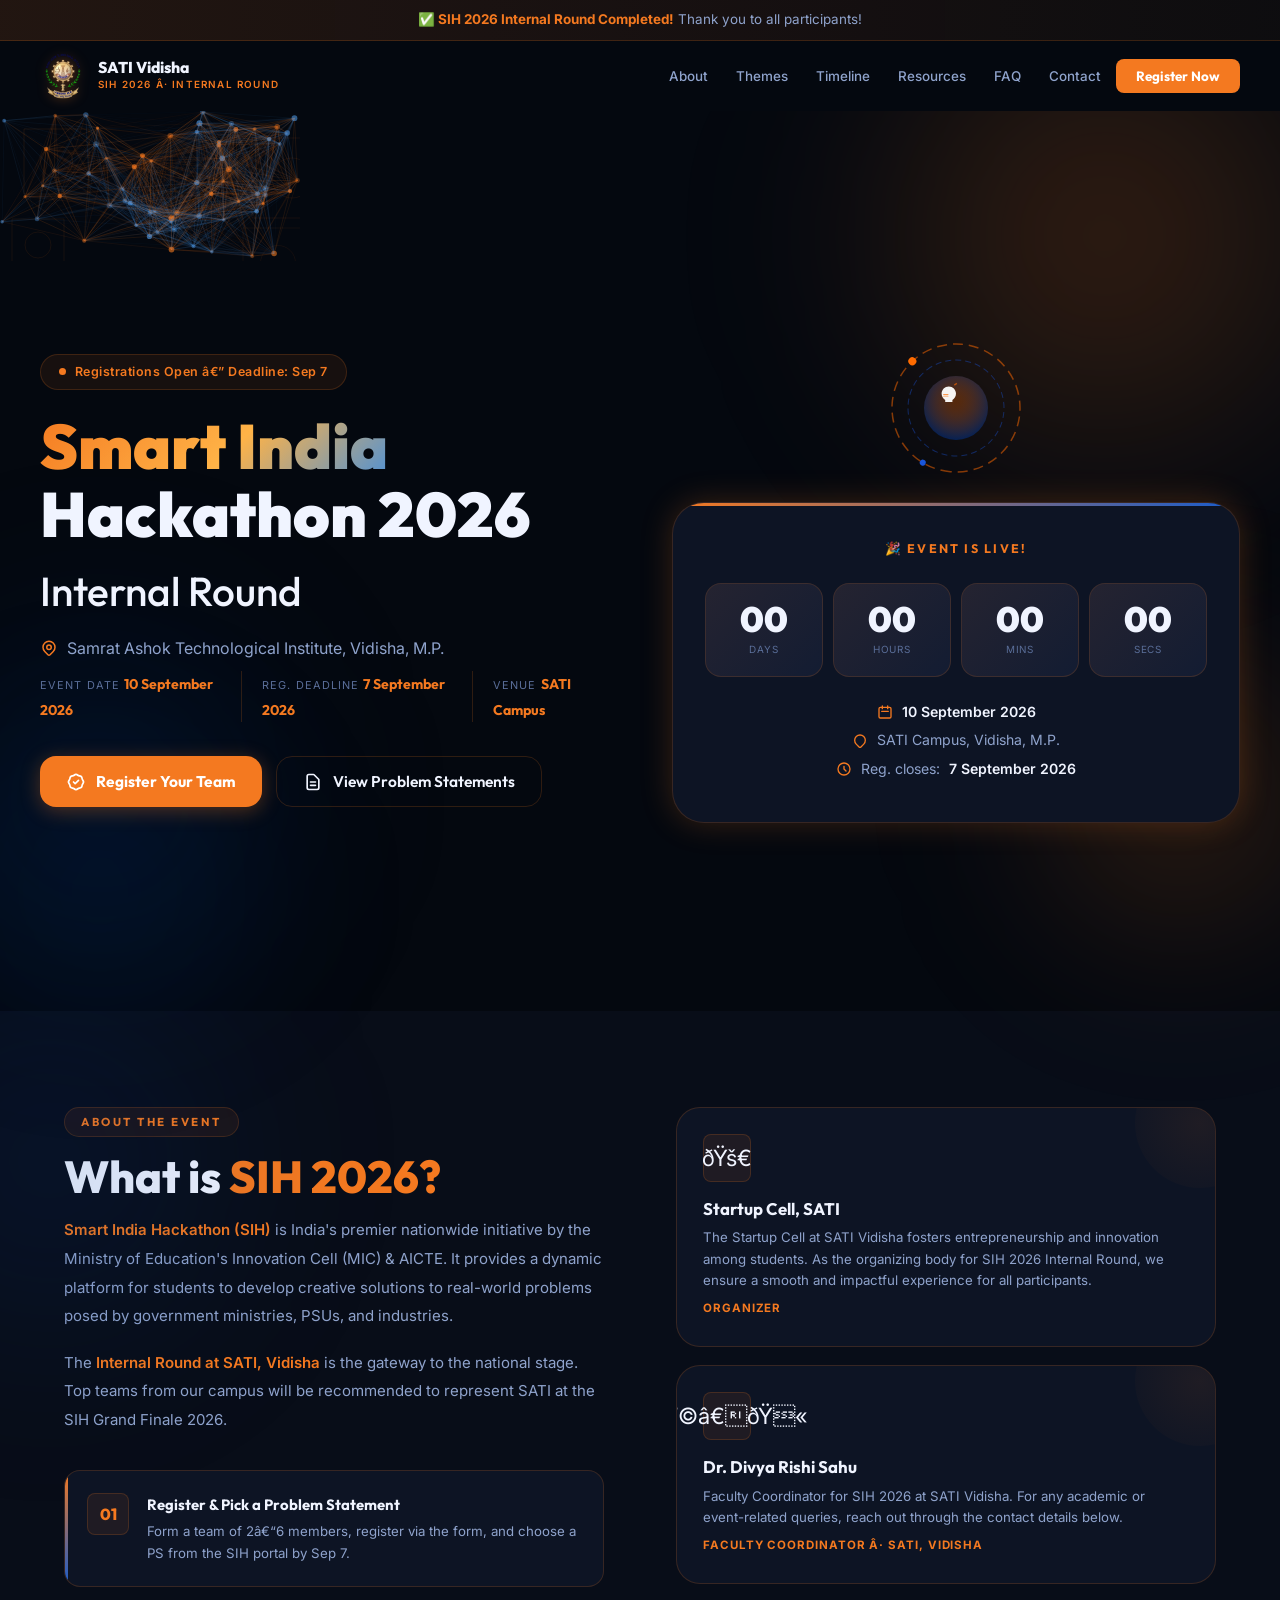
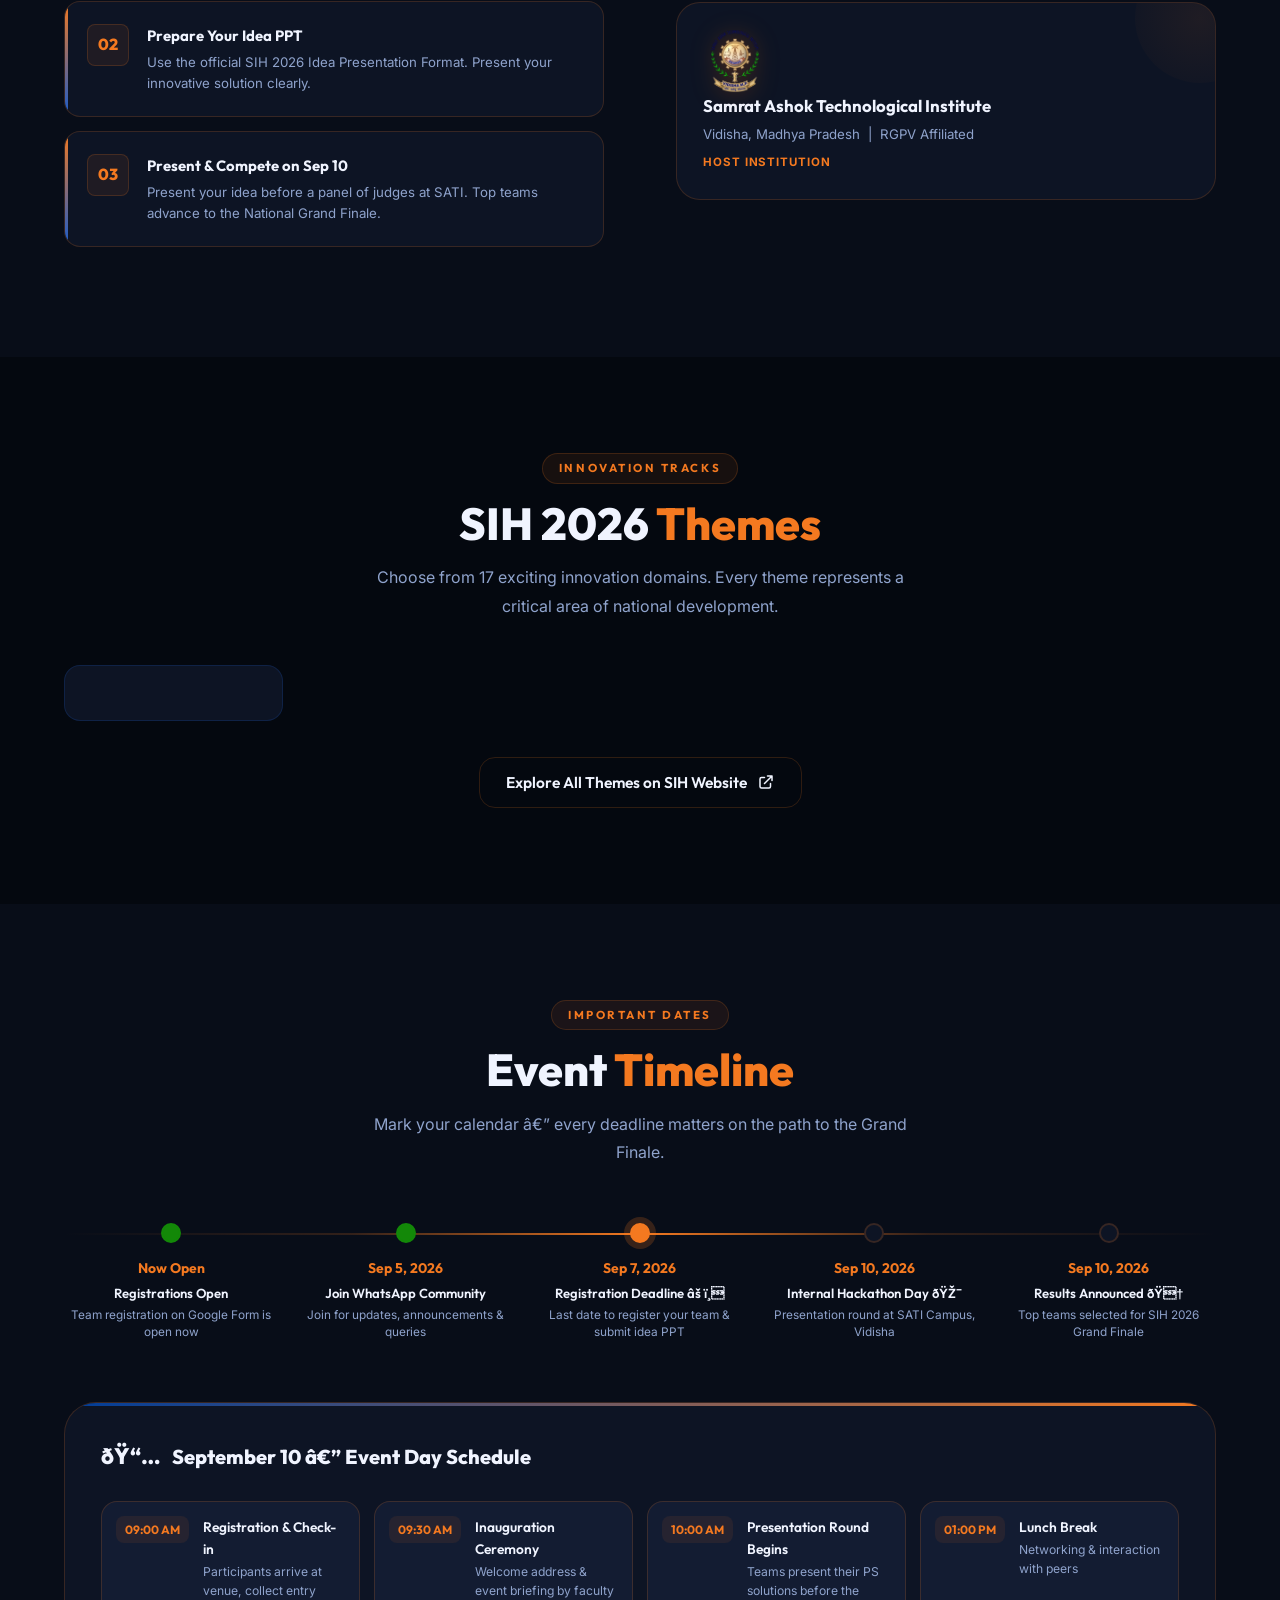
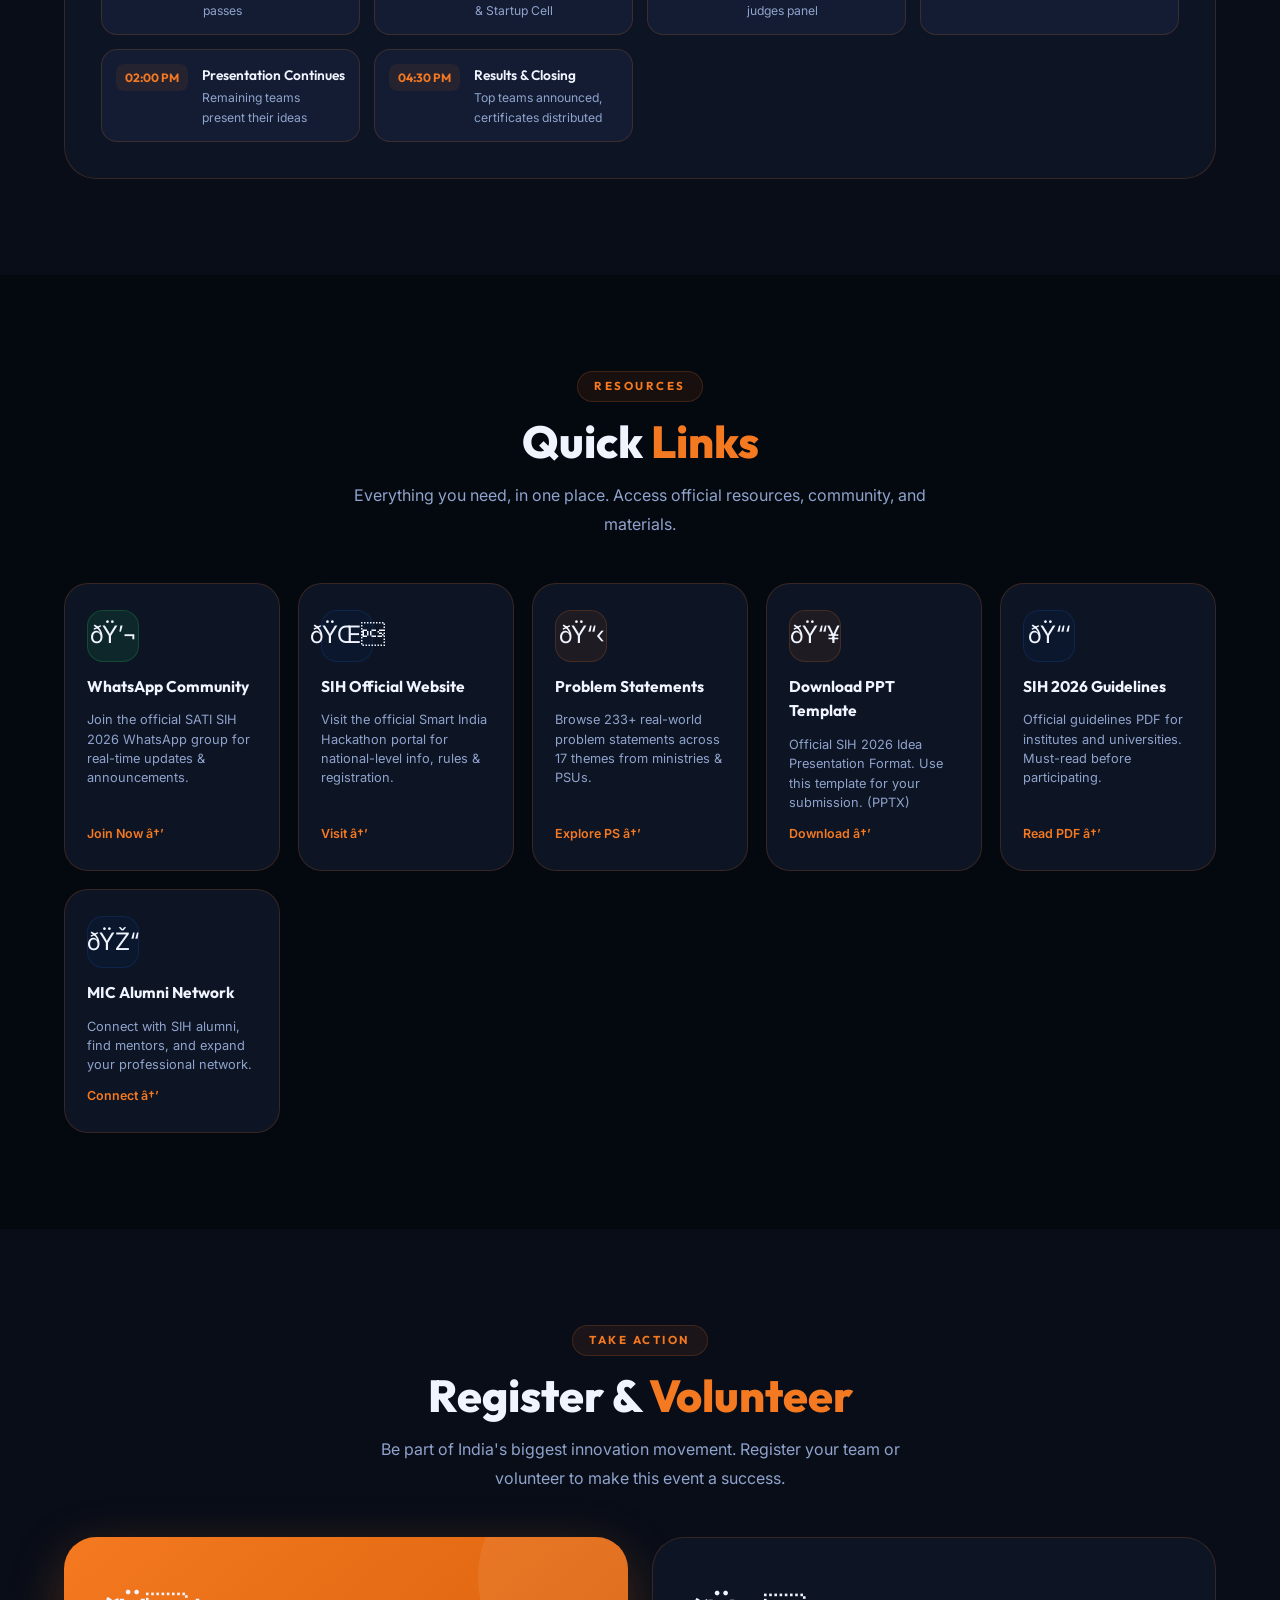
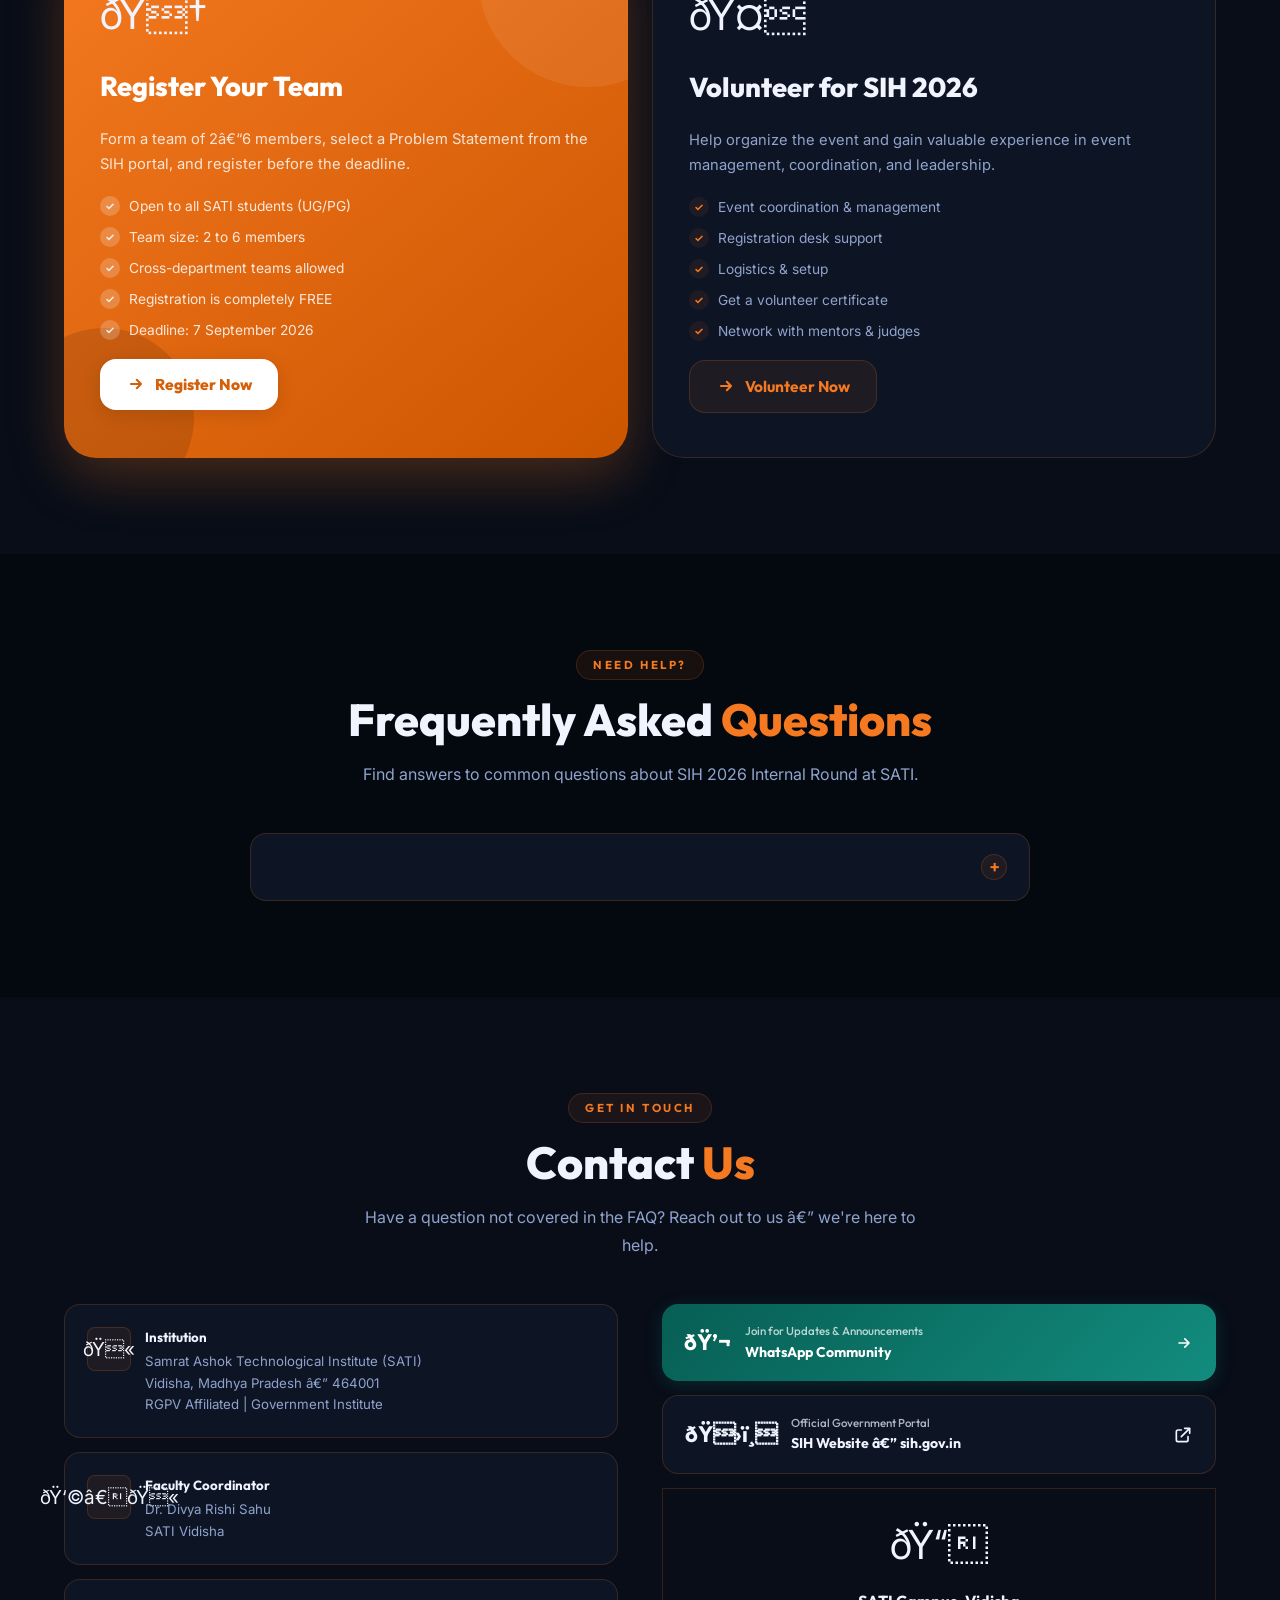
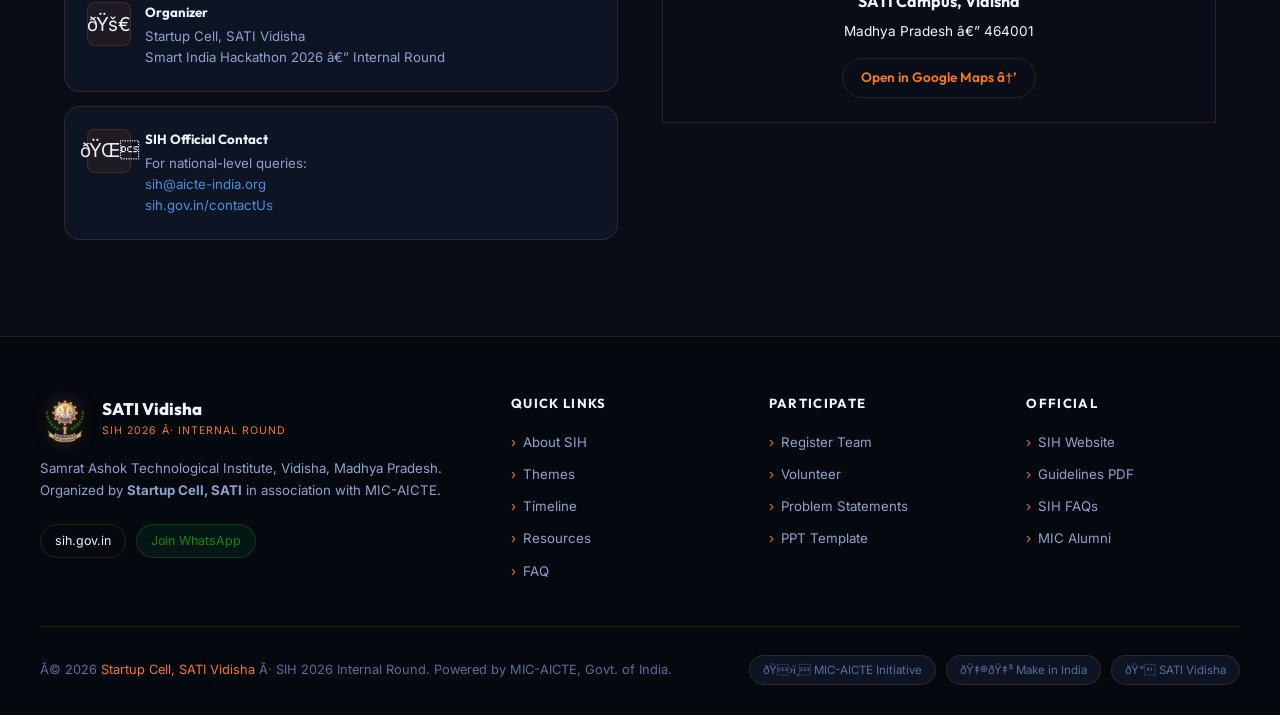
==== commit 4fff7b1a: "Remove metrics/stats bar section" ====
--- a/preview.html
+++ b/preview.html
@@ -1,4 +1,4 @@
-﻿
+
 <!DOCTYPE html>
 <html lang="en">
 <head>
@@ -230,26 +230,7 @@
 <!-- â•â•â•â•â•â•â•â•â•â•â•â•â•â•â•â•â•â•â•â•â•â•â•â•â•â•â•â•â•â•â•â•â•â•â•â•â•â•â•â•â•â•â•â•â•â•â•â•â•â•â•â•â•â•
      STATS BAR
 â•â•â•â•â•â•â•â•â•â•â•â•â•â•â•â•â•â•â•â•â•â•â•â•â•â•â•â•â•â•â•â•â•â•â•â•â•â•â•â•â•â•â•â•â•â•â•â•â•â•â•â•â•â• -->
-<div id="stats">
-  <div class="stats-grid">
-    <div class="stat-item">
-      <span class="stat-num" data-target="1804218" data-suffix="+">18,04,218+</span>
-      <span class="stat-desc">Students Nationally</span>
-    </div>
-    <div class="stat-item">
-      <span class="stat-num" data-target="9406" data-suffix="+">9,406+</span>
-      <span class="stat-desc">Institutes Participating</span>
-    </div>
-    <div class="stat-item">
-      <span class="stat-num" data-target="233" data-suffix="">233</span>
-      <span class="stat-desc">Problem Statements</span>
-    </div>
-    <div class="stat-item">
-      <span class="stat-num" data-target="17" data-suffix="">17</span>
-      <span class="stat-desc">Innovation Themes</span>
-    </div>
-  </div>
-</div>
+
 
 <!-- â•â•â•â•â•â•â•â•â•â•â•â•â•â•â•â•â•â•â•â•â•â•â•â•â•â•â•â•â•â•â•â•â•â•â•â•â•â•â•â•â•â•â•â•â•â•â•â•â•â•â•â•â•â•
      ABOUT SECTION
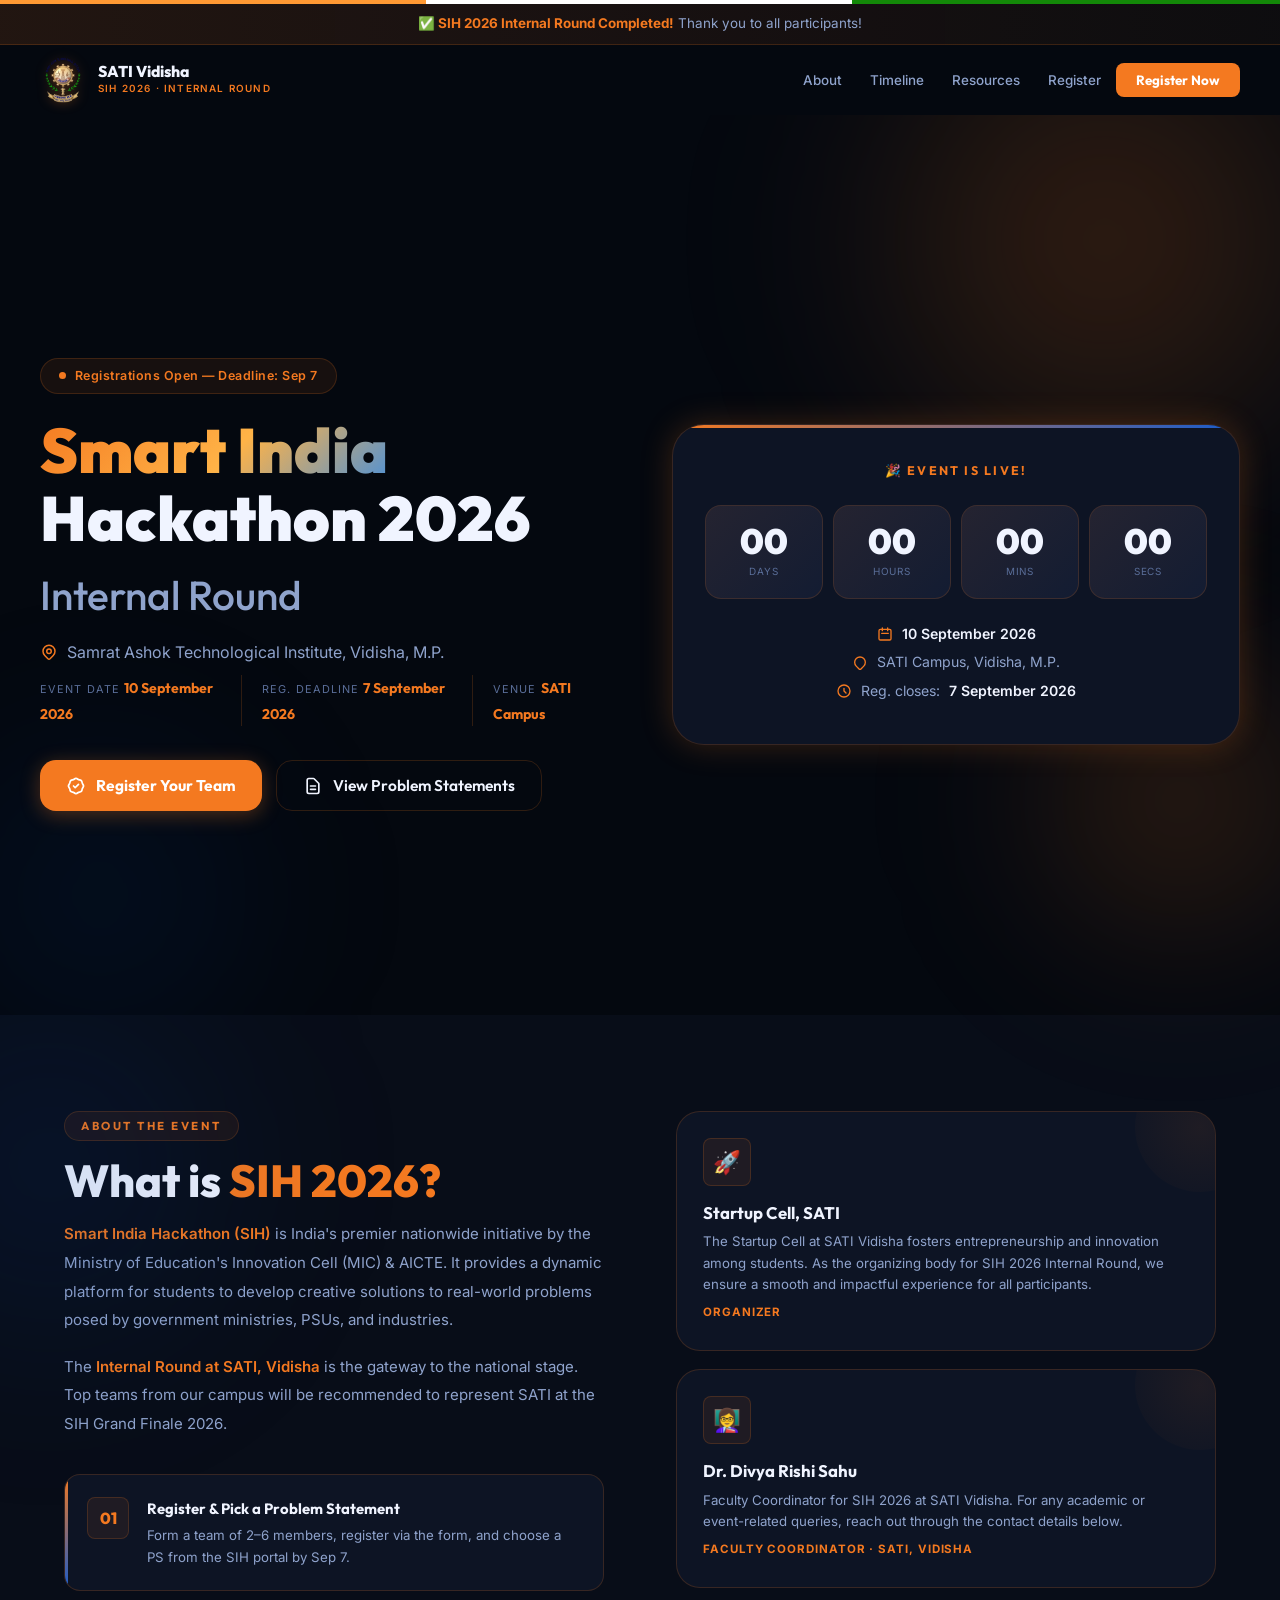
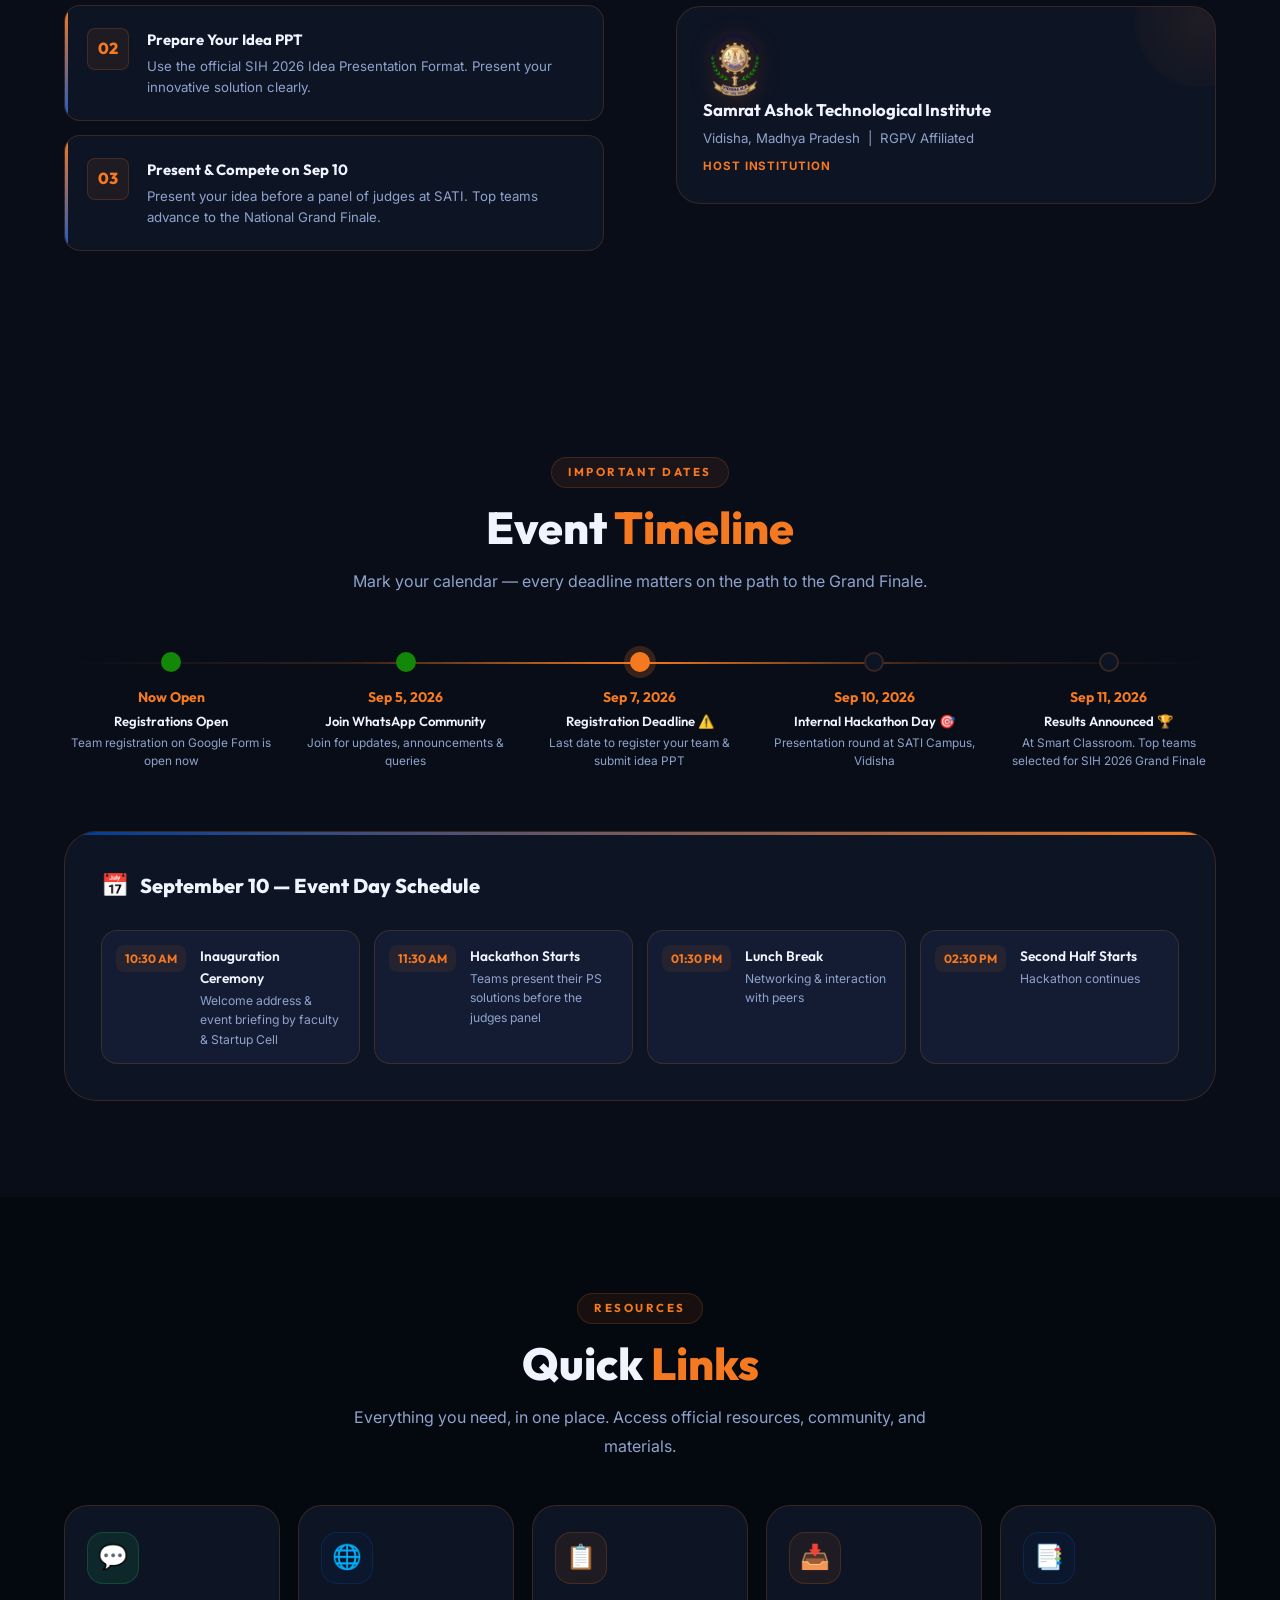
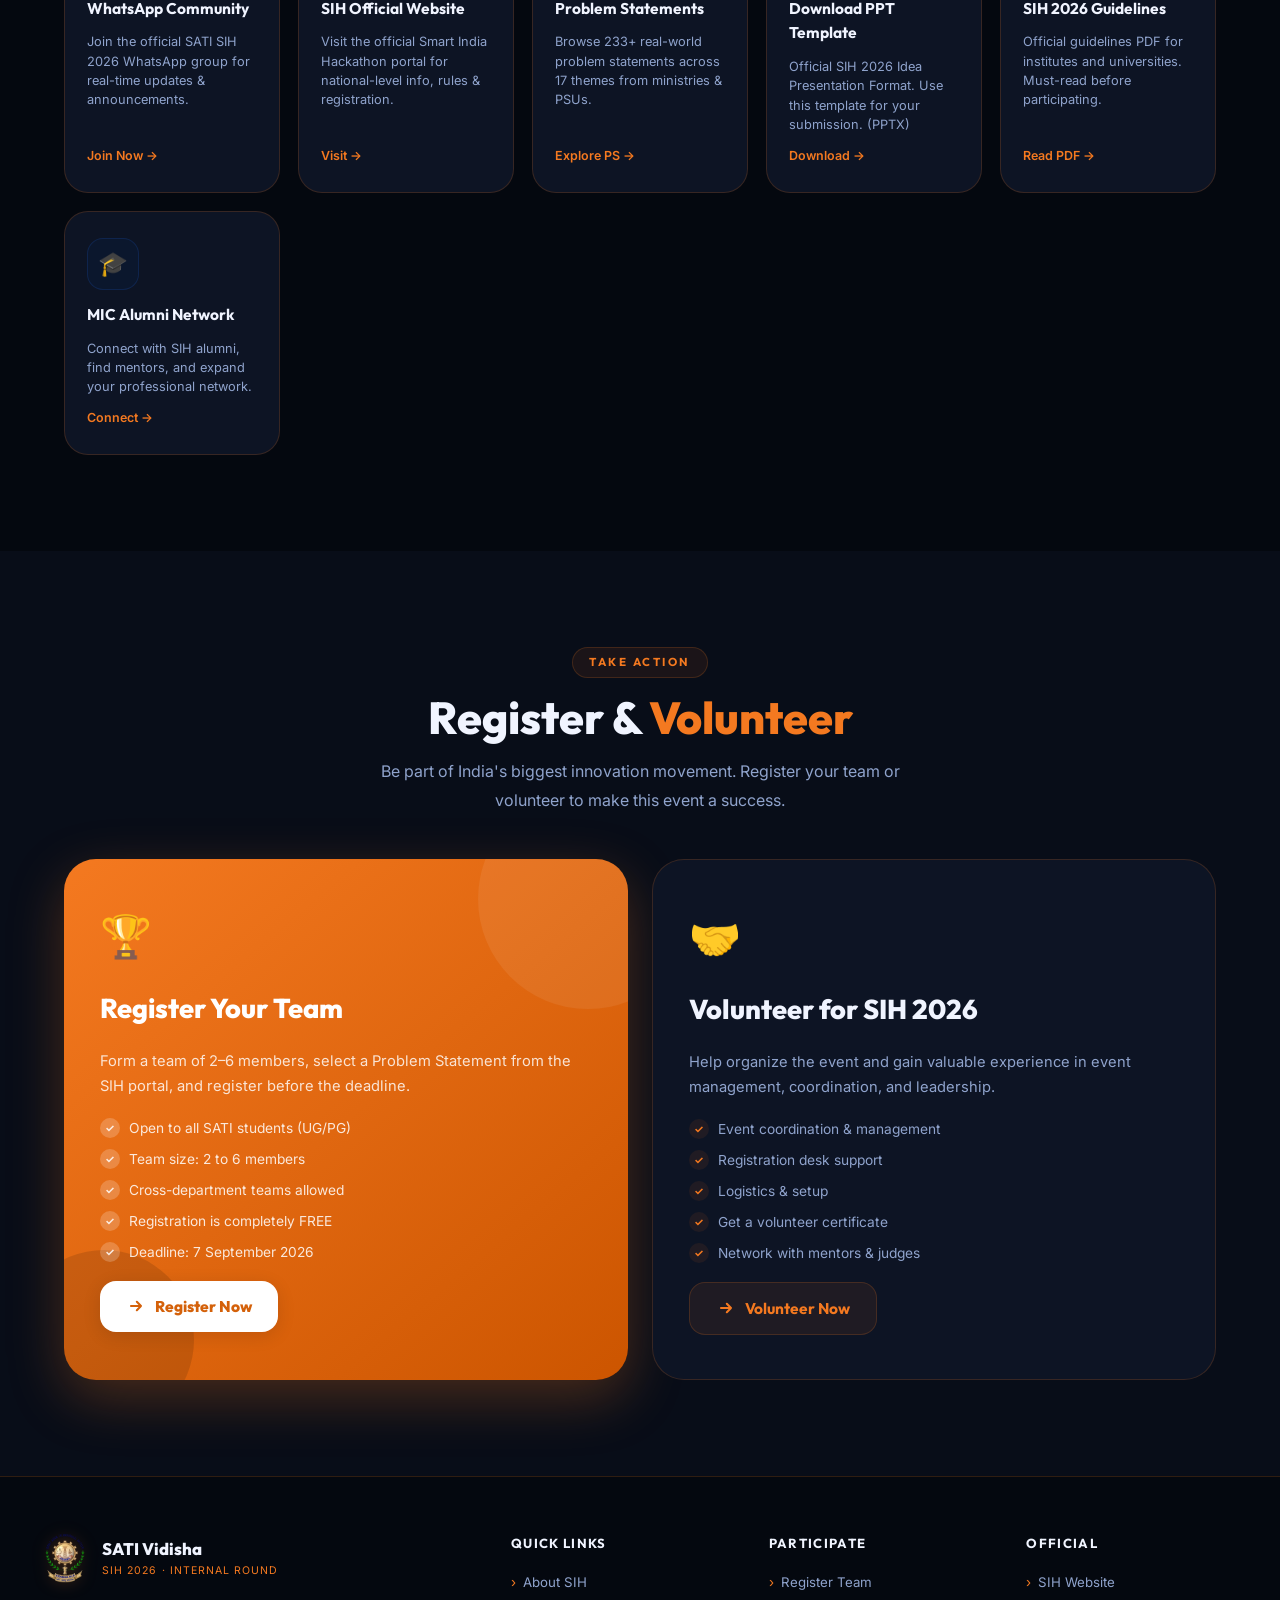
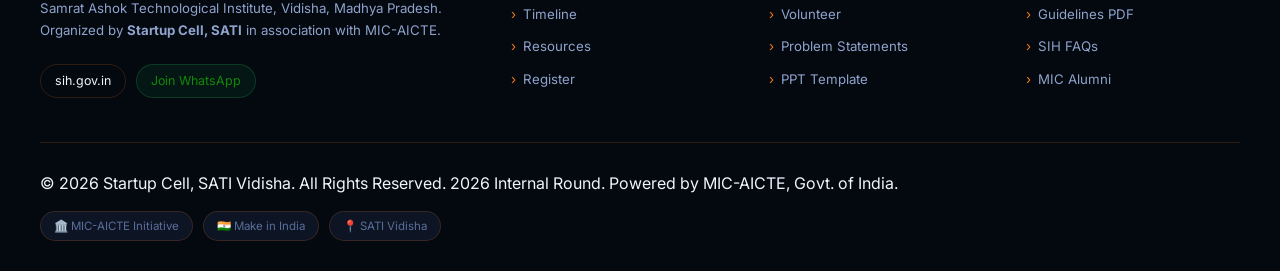
==== commit ae71beee: "Remove Theme, FAQ, Contact Us sections and Theme Toggle" ====
--- a/preview.html
+++ b/preview.html
@@ -1,59 +1,60 @@
-
-<!DOCTYPE html>
+﻿<!DOCTYPE html>
 <html lang="en">
 <head>
   <meta charset="UTF-8" />
   <meta name="viewport" content="width=device-width, initial-scale=1.0" />
-  <title>SIH 2026 Internal Round â€” SATI Vidisha</title>
+  <title>SIH 2026 Internal Round — SATI Vidisha</title>
   <meta name="description" content="Smart India Hackathon 2026 Internal Round at Samrat Ashok Technological Institute, Vidisha, M.P. Register your team, explore problem statements, and join the innovation journey." />
   <meta name="keywords" content="SIH 2026, Smart India Hackathon, SATI Vidisha, Internal Round, Hackathon, MP, Startup Cell" />
   <meta name="author" content="Startup Cell, SATI Vidisha" />
   <!-- Open Graph -->
-  <meta property="og:title" content="SIH 2026 Internal Round â€” SATI Vidisha" />
+  <meta property="og:title" content="SIH 2026 Internal Round — SATI Vidisha" />
   <meta property="og:description" content="Participate in the Smart India Hackathon 2026 Internal Round at SATI, Vidisha. Register by September 7, 2026." />
   <meta property="og:type" content="website" />
   <!-- Google Fonts -->
   <link rel="preconnect" href="https://fonts.googleapis.com" />
   <link rel="preconnect" href="https://fonts.gstatic.com" crossorigin />
   <link href="https://fonts.googleapis.com/css2?family=Outfit:wght@300;400;500;600;700;800;900&family=Inter:wght@300;400;500;600;700&display=swap" rel="stylesheet" />
+  <!-- Theme script to prevent FOUC / Color Jitter -->
+  <script>
+    (function() {
+      var savedTheme = localStorage.getItem('sih-theme') || 'dark';
+      document.documentElement.setAttribute('data-theme', savedTheme);
+    })();
+  </script>
   <link rel="stylesheet" href="style.css" />
 </head>
 <body>
-
-<!-- â•â•â•â•â•â•â•â•â•â•â•â•â•â•â•â•â•â•â•â•â•â•â•â•â•â•â•â•â•â•â•â•â•â•â•â•â•â•â•â•â•â•â•â•â•â•â•â•â•â•â•â•â•â•
+<!-- India Tricolor Bar -->
+<div class="india-bar"></div>
+
+<!-- ══════════════════════════════════════════════════════
      NOTICE BANNER
-â•â•â•â•â•â•â•â•â•â•â•â•â•â•â•â•â•â•â•â•â•â•â•â•â•â•â•â•â•â•â•â•â•â•â•â•â•â•â•â•â•â•â•â•â•â•â•â•â•â•â•â•â•â• -->
+══════════════════════════════════════════════════════ -->
 <div class="notice-banner" id="notice-banner">
-  
-    <span class="notice-highlight">âœ… SIH 2026 Internal Round Completed.</span> Thank you to all participants!
-  
-    <span class="notice-highlight">âš ï¸ Registration Closed.</span> Event Day: <span class="notice-highlight">10 September 2026</span> at SATI Campus.
-  
-    ðŸŽ¯ <span class="notice-highlight">Registration Open!</span> Last date to register: <span class="notice-highlight">7 September 2026</span> &nbsp;|&nbsp;
-    <a href="https://docs.google.com/forms/d/e/1FAIpQLSdya0mbfZyhgf5HdVg5-n7kTskO_dV9WyK3kc8CGcEGXtd5GA/formResponse?pli=1" target="_blank" rel="noopener" style="color:var(--orange);font-weight:700;">Register Now â†’</a>
-  
-</div>
-
-<!-- â•â•â•â•â•â•â•â•â•â•â•â•â•â•â•â•â•â•â•â•â•â•â•â•â•â•â•â•â•â•â•â•â•â•â•â•â•â•â•â•â•â•â•â•â•â•â•â•â•â•â•â•â•â•
+      🎯 <span class="notice-highlight">Registration Open!</span> Last date to register: <span class="notice-highlight">7 September 2026</span> &nbsp;|&nbsp;
+    <a href="https://docs.google.com/forms/d/e/1FAIpQLSdya0mbfZyhgf5HdVg5-n7kTskO_dV9WyK3kc8CGcEGXtd5GA/formResponse?pli=1" target="_blank" rel="noopener" style="color:var(--orange);font-weight:700;">Register Now →</a>
+  </div>
+
+<!-- ══════════════════════════════════════════════════════
      NAVBAR
-â•â•â•â•â•â•â•â•â•â•â•â•â•â•â•â•â•â•â•â•â•â•â•â•â•â•â•â•â•â•â•â•â•â•â•â•â•â•â•â•â•â•â•â•â•â•â•â•â•â•â•â•â•â• -->
+══════════════════════════════════════════════════════ -->
 <nav id="navbar">
   <div class="nav-inner">
     <a href="#hero" class="nav-brand">
-      <img src="assets/sati-logo.png" alt="SATI Logo" id="nav-logo" />
+      <img src="assets/sati-logo.png" alt="SATI Logo" id="nav-logo"
+           style="background:transparent;mix-blend-mode:normal;" />
       <div class="nav-brand-text">
         <div class="nav-brand-name">SATI Vidisha</div>
-        <div class="nav-brand-sub">SIH 2026 Â· Internal Round</div>
+        <div class="nav-brand-sub">SIH 2026 · Internal Round</div>
       </div>
     </a>
 
     <ul class="nav-links" id="navLinks">
       <li><a href="#about">About</a></li>
-      <li><a href="#themes">Themes</a></li>
       <li><a href="#timeline">Timeline</a></li>
       <li><a href="#links">Resources</a></li>
-      <li><a href="#faq">FAQ</a></li>
-      <li><a href="#contact">Contact</a></li>
+      <li><a href="#register">Register</a></li>
       <li>
         <a href="https://docs.google.com/forms/d/e/1FAIpQLSdya0mbfZyhgf5HdVg5-n7kTskO_dV9WyK3kc8CGcEGXtd5GA/formResponse?pli=1"
            target="_blank" rel="noopener" class="nav-cta" id="nav-register-btn">
@@ -68,11 +69,10 @@
   </div>
 </nav>
 
-<!-- â•â•â•â•â•â•â•â•â•â•â•â•â•â•â•â•â•â•â•â•â•â•â•â•â•â•â•â•â•â•â•â•â•â•â•â•â•â•â•â•â•â•â•â•â•â•â•â•â•â•â•â•â•â•
+<!-- ══════════════════════════════════════════════════════
      HERO SECTION
-â•â•â•â•â•â•â•â•â•â•â•â•â•â•â•â•â•â•â•â•â•â•â•â•â•â•â•â•â•â•â•â•â•â•â•â•â•â•â•â•â•â•â•â•â•â•â•â•â•â•â•â•â•â• -->
+══════════════════════════════════════════════════════ -->
 <section id="hero">
-  <canvas id="hero-canvas"></canvas>
   <div class="glow-orb orb-orange hero-orb-1"></div>
   <div class="glow-orb orb-blue hero-orb-2"></div>
 
@@ -81,13 +81,13 @@
     <div class="hero-left">
       <div class="hero-badge">
         <span class="badge-dot"></span>
-        Registrations Open â€” Deadline: Sep 7
+        Registrations Open — Deadline: Sep 7
       </div>
 
       <h1 class="hero-title">
         <span class="gradient-text">Smart India</span><br />
         Hackathon 2026<br />
-        <span style="color:var(--text-muted); font-size:0.65em; font-weight:500;">Internal Round</span>
+        <span style="color:var(--muted); font-size:0.65em; font-weight:500;">Internal Round</span>
       </h1>
 
       <p class="hero-sub">
@@ -132,57 +132,12 @@
       </div>
     </div>
 
-    <!-- Right: Countdown + 3D SVG -->
+    <!-- Right: Countdown -->
     <div class="hero-right">
-      <!-- 3D Animated SVG -->
-      <div style="display:flex;justify-content:center;margin-bottom:24px;">
-        <svg width="140" height="140" viewBox="0 0 140 140" fill="none" xmlns="http://www.w3.org/2000/svg"
-             style="animation:float 4s ease-in-out infinite;">
-          <!-- Outer Ring -->
-          <circle cx="70" cy="70" r="64" stroke="#FF6B00" stroke-width="1.5" stroke-dasharray="10 6" opacity="0.5">
-            <animateTransform attributeName="transform" type="rotate" from="0 70 70" to="360 70 70" dur="20s" repeatCount="indefinite"/>
-          </circle>
-          <!-- Middle Ring -->
-          <circle cx="70" cy="70" r="48" stroke="#1A56DB" stroke-width="1" stroke-dasharray="6 4" opacity="0.4">
-            <animateTransform attributeName="transform" type="rotate" from="360 70 70" to="0 70 70" dur="15s" repeatCount="indefinite"/>
-          </circle>
-          <!-- Glowing center circle -->
-          <circle cx="70" cy="70" r="32" fill="url(#grd1)" opacity="0.95"/>
-          <!-- Lightbulb icon in center -->
-          <g transform="translate(52,46)">
-            <!-- Bulb top -->
-            <path d="M18 2C11.37 2 6 7.37 6 14c0 4.5 2.4 8.4 6 10.6V28h12v-3.4c3.6-2.2 6-6.1 6-10.6C30 7.37 24.63 2 18 2z"
-                  fill="#FFFFFF" opacity="0.95" transform="scale(0.6) translate(0,2)"/>
-            <!-- Base stripes -->
-            <rect x="8.6" y="16.5" width="8.8" height="1.5" rx="0.7" fill="#FF6B00" opacity="0.9" transform="scale(0.6)"/>
-            <rect x="8.6" y="19.5" width="8.8" height="1.5" rx="0.7" fill="#FF6B00" opacity="0.7" transform="scale(0.6)"/>
-            <!-- Glow rays -->
-            <line x1="18" y1="1" x2="18" y2="-2" stroke="#FF6B00" stroke-width="1.5" opacity="0.6" transform="scale(0.6)">
-              <animateTransform attributeName="transform" type="rotate" from="0 18 0" to="360 18 0" dur="8s" repeatCount="indefinite"/>
-            </line>
-          </g>
-          <!-- Orbiting dot 1 -->
-          <circle cx="70" cy="6" r="4" fill="#FF6B00">
-            <animateTransform attributeName="transform" type="rotate" from="0 70 70" to="360 70 70" dur="6s" repeatCount="indefinite"/>
-          </circle>
-          <!-- Orbiting dot 2 -->
-          <circle cx="70" cy="134" r="3" fill="#1A56DB">
-            <animateTransform attributeName="transform" type="rotate" from="180 70 70" to="540 70 70" dur="9s" repeatCount="indefinite"/>
-          </circle>
-          <!-- Gradient defs -->
-          <defs>
-            <radialGradient id="grd1" cx="50%" cy="40%" r="60%">
-              <stop offset="0%" stop-color="#FF6B00" stop-opacity="0.3"/>
-              <stop offset="100%" stop-color="#003087" stop-opacity="0.6"/>
-            </radialGradient>
-          </defs>
-        </svg>
-      </div>
-
       <!-- Countdown Card -->
       <div class="countdown-wrapper">
         <div class="countdown-title" id="cd-title">
-          â±ï¸ Countdown to Event Day
+          ⏱️ Countdown to Event Day
         </div>
         <div class="countdown-grid">
           <div class="countdown-unit">
@@ -227,20 +182,16 @@
   </div>
 </section>
 
-<!-- â•â•â•â•â•â•â•â•â•â•â•â•â•â•â•â•â•â•â•â•â•â•â•â•â•â•â•â•â•â•â•â•â•â•â•â•â•â•â•â•â•â•â•â•â•â•â•â•â•â•â•â•â•â•
-     STATS BAR
-â•â•â•â•â•â•â•â•â•â•â•â•â•â•â•â•â•â•â•â•â•â•â•â•â•â•â•â•â•â•â•â•â•â•â•â•â•â•â•â•â•â•â•â•â•â•â•â•â•â•â•â•â•â• -->
-
-
-<!-- â•â•â•â•â•â•â•â•â•â•â•â•â•â•â•â•â•â•â•â•â•â•â•â•â•â•â•â•â•â•â•â•â•â•â•â•â•â•â•â•â•â•â•â•â•â•â•â•â•â•â•â•â•â•
+
+<!-- ══════════════════════════════════════════════════════
      ABOUT SECTION
-â•â•â•â•â•â•â•â•â•â•â•â•â•â•â•â•â•â•â•â•â•â•â•â•â•â•â•â•â•â•â•â•â•â•â•â•â•â•â•â•â•â•â•â•â•â•â•â•â•â•â•â•â•â• -->
+══════════════════════════════════════════════════════ -->
 <section id="about" class="section-pad">
   <div class="glow-orb orb-blue" style="width:500px;height:500px;top:-100px;left:-200px;"></div>
   <div class="container">
     <div class="about-grid">
       <!-- Left: About text + Process -->
-      <div class="reveal">
+      <div class=" ">
         <span class="section-label">About the Event</span>
         <h2 class="section-title">What is <span>SIH 2026?</span></h2>
         <div class="about-text">
@@ -256,21 +207,21 @@
         </div>
 
         <div class="process-steps">
-          <div class="process-step reveal reveal-delay-1">
+          <div class="process-step ">
             <div class="step-num">01</div>
             <div class="step-content">
               <h4>Register &amp; Pick a Problem Statement</h4>
-              <p>Form a team of 2â€“6 members, register via the form, and choose a PS from the SIH portal by Sep 7.</p>
+              <p>Form a team of 2–6 members, register via the form, and choose a PS from the SIH portal by Sep 7.</p>
             </div>
           </div>
-          <div class="process-step reveal reveal-delay-2">
+          <div class="process-step ">
             <div class="step-num">02</div>
             <div class="step-content">
               <h4>Prepare Your Idea PPT</h4>
               <p>Use the official SIH 2026 Idea Presentation Format. Present your innovative solution clearly.</p>
             </div>
           </div>
-          <div class="process-step reveal reveal-delay-3">
+          <div class="process-step ">
             <div class="step-num">03</div>
             <div class="step-content">
               <h4>Present &amp; Compete on Sep 10</h4>
@@ -281,18 +232,18 @@
       </div>
 
       <!-- Right: Organizer cards -->
-      <div class="organizer-cards reveal">
+      <div class="organizer-cards ">
         <div class="org-card">
-          <div class="org-icon">ðŸš€</div>
+          <div class="org-icon">🚀</div>
           <h3>Startup Cell, SATI</h3>
           <p>The Startup Cell at SATI Vidisha fosters entrepreneurship and innovation among students. As the organizing body for SIH 2026 Internal Round, we ensure a smooth and impactful experience for all participants.</p>
           <span class="org-role">Organizer</span>
         </div>
         <div class="org-card">
-          <div class="org-icon">ðŸ‘©â€ðŸ«</div>
+          <div class="org-icon">👩‍🏫</div>
           <h3>Dr. Divya Rishi Sahu</h3>
           <p>Faculty Coordinator for SIH 2026 at SATI Vidisha. For any academic or event-related queries, reach out through the contact details below.</p>
-          <span class="org-role">Faculty Coordinator Â· SATI, Vidisha</span>
+          <span class="org-role">Faculty Coordinator · SATI, Vidisha</span>
         </div>
         <div class="org-card" style="flex-direction:row;align-items:center;gap:20px;">
           <img src="assets/sati-logo.png" alt="SATI Logo"
@@ -308,51 +259,19 @@
   </div>
 </section>
 
-<!-- â•â•â•â•â•â•â•â•â•â•â•â•â•â•â•â•â•â•â•â•â•â•â•â•â•â•â•â•â•â•â•â•â•â•â•â•â•â•â•â•â•â•â•â•â•â•â•â•â•â•â•â•â•â•
-     THEMES SECTION
-â•â•â•â•â•â•â•â•â•â•â•â•â•â•â•â•â•â•â•â•â•â•â•â•â•â•â•â•â•â•â•â•â•â•â•â•â•â•â•â•â•â•â•â•â•â•â•â•â•â•â•â•â•â• -->
-<section id="themes" class="section-pad">
-  <div class="container">
-    <div class="text-center reveal">
-      <span class="section-label">Innovation Tracks</span>
-      <h2 class="section-title">SIH 2026 <span>Themes</span></h2>
-      <p class="section-desc">Choose from 17 exciting innovation domains. Every theme represents a critical area of national development.</p>
-    </div>
-
-    
-
-    <div class="themes-grid">
-      
-      <div class="theme-card reveal" style="transition-delay:<?= ($i % 6) * 0.07 ?>s;">
-        <span class="theme-icon"><?= $theme['icon'] ?></span>
-        <div class="theme-name"><?= htmlspecialchars($theme['name']) ?></div>
-      </div>
-      
-    </div>
-
-    <div class="text-center" style="margin-top:36px;">
-      <a href="https://www.sih.gov.in/SIH_Themes" target="_blank" rel="noopener" class="btn-secondary" id="themes-link">
-        Explore All Themes on SIH Website
-        <svg width="18" height="18" fill="none" viewBox="0 0 24 24" stroke="currentColor" stroke-width="2">
-          <path stroke-linecap="round" stroke-linejoin="round" d="M10 6H6a2 2 0 00-2 2v10a2 2 0 002 2h10a2 2 0 002-2v-4M14 4h6m0 0v6m0-6L10 14"/>
-        </svg>
-      </a>
-    </div>
-  </div>
-</section>
-
-<!-- â•â•â•â•â•â•â•â•â•â•â•â•â•â•â•â•â•â•â•â•â•â•â•â•â•â•â•â•â•â•â•â•â•â•â•â•â•â•â•â•â•â•â•â•â•â•â•â•â•â•â•â•â•â•
+
+<!-- ══════════════════════════════════════════════════════
      TIMELINE SECTION
-â•â•â•â•â•â•â•â•â•â•â•â•â•â•â•â•â•â•â•â•â•â•â•â•â•â•â•â•â•â•â•â•â•â•â•â•â•â•â•â•â•â•â•â•â•â•â•â•â•â•â•â•â•â• -->
+══════════════════════════════════════════════════════ -->
 <section id="timeline" class="section-pad">
   <div class="container">
-    <div class="text-center reveal">
+    <div class="text-center ">
       <span class="section-label">Important Dates</span>
       <h2 class="section-title">Event <span>Timeline</span></h2>
-      <p class="section-desc">Mark your calendar â€” every deadline matters on the path to the Grand Finale.</p>
-    </div>
-
-    <div class="timeline-wrapper reveal">
+      <p class="section-desc">Mark your calendar — every deadline matters on the path to the Grand Finale.</p>
+    </div>
+
+    <div class="timeline-wrapper ">
       <div class="timeline-line"></div>
       <div class="timeline-items">
         <div class="timeline-item">
@@ -375,7 +294,7 @@
           <div class="tl-dot active"></div>
           <div class="tl-content">
             <div class="tl-date">Sep 7, 2026</div>
-            <div class="tl-title">Registration Deadline âš ï¸</div>
+            <div class="tl-title">Registration Deadline ⚠️</div>
             <div class="tl-desc">Last date to register your team &amp; submit idea PPT</div>
           </div>
         </div>
@@ -383,68 +302,54 @@
           <div class="tl-dot"></div>
           <div class="tl-content">
             <div class="tl-date">Sep 10, 2026</div>
-            <div class="tl-title">Internal Hackathon Day ðŸŽ¯</div>
+            <div class="tl-title">Internal Hackathon Day 🎯</div>
             <div class="tl-desc">Presentation round at SATI Campus, Vidisha</div>
           </div>
         </div>
         <div class="timeline-item">
           <div class="tl-dot"></div>
           <div class="tl-content">
-            <div class="tl-date">Sep 10, 2026</div>
-            <div class="tl-title">Results Announced ðŸ†</div>
-            <div class="tl-desc">Top teams selected for SIH 2026 Grand Finale</div>
+            <div class="tl-date">Sep 11, 2026</div>
+            <div class="tl-title">Results Announced 🏆</div>
+            <div class="tl-desc">At Smart Classroom. Top teams selected for SIH 2026 Grand Finale</div>
           </div>
         </div>
       </div>
     </div>
 
     <!-- Day Schedule -->
-    <div class="day-schedule reveal" style="margin-top:60px;">
+    <div class="day-schedule " style="margin-top:60px;">
       <h3>
-        <span style="font-size:1.4rem;">ðŸ“…</span>
-        September 10 â€” Event Day Schedule
+        <span style="font-size:1.4rem;">📅</span>
+        September 10 — Event Day Schedule
       </h3>
       <div class="schedule-grid">
         <div class="schedule-item">
-          <span class="schedule-time">09:00 AM</span>
-          <div class="schedule-info">
-            <h5>Registration &amp; Check-in</h5>
-            <p>Participants arrive at venue, collect entry passes</p>
-          </div>
-        </div>
-        <div class="schedule-item">
-          <span class="schedule-time">09:30 AM</span>
+          <span class="schedule-time">10:30 AM</span>
           <div class="schedule-info">
             <h5>Inauguration Ceremony</h5>
             <p>Welcome address &amp; event briefing by faculty &amp; Startup Cell</p>
           </div>
         </div>
         <div class="schedule-item">
-          <span class="schedule-time">10:00 AM</span>
+          <span class="schedule-time">11:30 AM</span>
           <div class="schedule-info">
-            <h5>Presentation Round Begins</h5>
+            <h5>Hackathon Starts</h5>
             <p>Teams present their PS solutions before the judges panel</p>
           </div>
         </div>
         <div class="schedule-item">
-          <span class="schedule-time">01:00 PM</span>
+          <span class="schedule-time">01:30 PM</span>
           <div class="schedule-info">
             <h5>Lunch Break</h5>
             <p>Networking &amp; interaction with peers</p>
           </div>
         </div>
         <div class="schedule-item">
-          <span class="schedule-time">02:00 PM</span>
+          <span class="schedule-time">02:30 PM</span>
           <div class="schedule-info">
-            <h5>Presentation Continues</h5>
-            <p>Remaining teams present their ideas</p>
-          </div>
-        </div>
-        <div class="schedule-item">
-          <span class="schedule-time">04:30 PM</span>
-          <div class="schedule-info">
-            <h5>Results &amp; Closing</h5>
-            <p>Top teams announced, certificates distributed</p>
+            <h5>Second Half Starts</h5>
+            <p>Hackathon continues</p>
           </div>
         </div>
       </div>
@@ -452,13 +357,13 @@
   </div>
 </section>
 
-<!-- â•â•â•â•â•â•â•â•â•â•â•â•â•â•â•â•â•â•â•â•â•â•â•â•â•â•â•â•â•â•â•â•â•â•â•â•â•â•â•â•â•â•â•â•â•â•â•â•â•â•â•â•â•â•
+<!-- ══════════════════════════════════════════════════════
      QUICK LINKS / RESOURCES
-â•â•â•â•â•â•â•â•â•â•â•â•â•â•â•â•â•â•â•â•â•â•â•â•â•â•â•â•â•â•â•â•â•â•â•â•â•â•â•â•â•â•â•â•â•â•â•â•â•â•â•â•â•â• -->
+══════════════════════════════════════════════════════ -->
 <section id="links" class="section-pad">
   <div class="glow-orb orb-orange" style="width:400px;height:400px;bottom:-100px;right:-100px;"></div>
   <div class="container">
-    <div class="text-center reveal">
+    <div class="text-center ">
       <span class="section-label">Resources</span>
       <h2 class="section-title">Quick <span>Links</span></h2>
       <p class="section-desc">Everything you need, in one place. Access official resources, community, and materials.</p>
@@ -467,64 +372,64 @@
     <div class="links-grid">
       <!-- WhatsApp -->
       <a href="https://chat.whatsapp.com/ITnW1NjKHrTAo9F9Lrst8m"
-         target="_blank" rel="noopener" class="link-card reveal" id="whatsapp-link">
-        <div class="link-icon-wrap green">ðŸ’¬</div>
+         target="_blank" rel="noopener" class="link-card " id="whatsapp-link">
+        <div class="link-icon-wrap green">💬</div>
         <div class="link-card-title">WhatsApp Community</div>
         <div class="link-card-desc">Join the official SATI SIH 2026 WhatsApp group for real-time updates &amp; announcements.</div>
-        <div class="link-card-arrow">Join Now â†’</div>
+        <div class="link-card-arrow">Join Now →</div>
       </a>
 
       <!-- SIH Website -->
-      <a href="https://www.sih.gov.in/" target="_blank" rel="noopener" class="link-card reveal reveal-delay-1" id="sih-website-link">
-        <div class="link-icon-wrap blue">ðŸŒ</div>
+      <a href="https://www.sih.gov.in/" target="_blank" rel="noopener" class="link-card " id="sih-website-link">
+        <div class="link-icon-wrap blue">🌐</div>
         <div class="link-card-title">SIH Official Website</div>
         <div class="link-card-desc">Visit the official Smart India Hackathon portal for national-level info, rules &amp; registration.</div>
-        <div class="link-card-arrow">Visit â†’</div>
+        <div class="link-card-arrow">Visit →</div>
       </a>
 
       <!-- Problem Statements -->
-      <a href="https://www.sih.gov.in/sih2026PS" target="_blank" rel="noopener" class="link-card reveal reveal-delay-2" id="ps-link">
-        <div class="link-icon-wrap orange">ðŸ“‹</div>
+      <a href="https://www.sih.gov.in/sih2026PS" target="_blank" rel="noopener" class="link-card " id="ps-link">
+        <div class="link-icon-wrap orange">📋</div>
         <div class="link-card-title">Problem Statements</div>
         <div class="link-card-desc">Browse 233+ real-world problem statements across 17 themes from ministries &amp; PSUs.</div>
-        <div class="link-card-arrow">Explore PS â†’</div>
+        <div class="link-card-arrow">Explore PS →</div>
       </a>
 
       <!-- PPT Template -->
       <a href="https://www.sih.gov.in/letters/2026/SIH2026-IDEA-Presentation-Format.pptx"
-         target="_blank" rel="noopener" class="link-card reveal reveal-delay-3" id="ppt-download-btn">
-        <div class="link-icon-wrap orange">ðŸ“¥</div>
+         target="_blank" rel="noopener" class="link-card " id="ppt-download-btn">
+        <div class="link-icon-wrap orange">📥</div>
         <div class="link-card-title">Download PPT Template</div>
         <div class="link-card-desc">Official SIH 2026 Idea Presentation Format. Use this template for your submission. (PPTX)</div>
-        <div class="link-card-arrow">Download â†’</div>
+        <div class="link-card-arrow">Download →</div>
       </a>
 
       <!-- Guidelines PDF -->
       <a href="https://www.sih.gov.in/letters/2026/SIH%202026%20Guidelines.pdf"
-         target="_blank" rel="noopener" class="link-card reveal" id="guidelines-link">
-        <div class="link-icon-wrap blue">ðŸ“‘</div>
+         target="_blank" rel="noopener" class="link-card " id="guidelines-link">
+        <div class="link-icon-wrap blue">📑</div>
         <div class="link-card-title">SIH 2026 Guidelines</div>
         <div class="link-card-desc">Official guidelines PDF for institutes and universities. Must-read before participating.</div>
-        <div class="link-card-arrow">Read PDF â†’</div>
+        <div class="link-card-arrow">Read PDF →</div>
       </a>
 
       <!-- MIC Alumni -->
-      <a href="https://alumni.mic.gov.in/" target="_blank" rel="noopener" class="link-card reveal reveal-delay-1" id="mic-link">
-        <div class="link-icon-wrap blue">ðŸŽ“</div>
+      <a href="https://alumni.mic.gov.in/" target="_blank" rel="noopener" class="link-card " id="mic-link">
+        <div class="link-icon-wrap blue">🎓</div>
         <div class="link-card-title">MIC Alumni Network</div>
         <div class="link-card-desc">Connect with SIH alumni, find mentors, and expand your professional network.</div>
-        <div class="link-card-arrow">Connect â†’</div>
+        <div class="link-card-arrow">Connect →</div>
       </a>
     </div>
   </div>
 </section>
 
-<!-- â•â•â•â•â•â•â•â•â•â•â•â•â•â•â•â•â•â•â•â•â•â•â•â•â•â•â•â•â•â•â•â•â•â•â•â•â•â•â•â•â•â•â•â•â•â•â•â•â•â•â•â•â•â•
+<!-- ══════════════════════════════════════════════════════
      REGISTER / VOLUNTEER SECTION
-â•â•â•â•â•â•â•â•â•â•â•â•â•â•â•â•â•â•â•â•â•â•â•â•â•â•â•â•â•â•â•â•â•â•â•â•â•â•â•â•â•â•â•â•â•â•â•â•â•â•â•â•â•â• -->
+══════════════════════════════════════════════════════ -->
 <section id="register" class="section-pad">
   <div class="container">
-    <div class="text-center reveal">
+    <div class="text-center ">
       <span class="section-label">Take Action</span>
       <h2 class="section-title">Register & <span>Volunteer</span></h2>
       <p class="section-desc">Be part of India's biggest innovation movement. Register your team or volunteer to make this event a success.</p>
@@ -532,10 +437,10 @@
 
     <div class="register-grid">
       <!-- Team Registration -->
-      <div class="reg-card primary-card reveal">
-        <div class="reg-icon">ðŸ†</div>
+      <div class="reg-card primary-card ">
+        <div class="reg-icon">🏆</div>
         <h2>Register Your Team</h2>
-        <p>Form a team of 2â€“6 members, select a Problem Statement from the SIH portal, and register before the deadline.</p>
+        <p>Form a team of 2–6 members, select a Problem Statement from the SIH portal, and register before the deadline.</p>
         <ul class="reg-features">
           <li>Open to all SATI students (UG/PG)</li>
           <li>Team size: 2 to 6 members</li>
@@ -553,8 +458,8 @@
       </div>
 
       <!-- Volunteer Form -->
-      <div class="reg-card secondary-card reveal reveal-delay-2">
-        <div class="reg-icon">ðŸ¤</div>
+      <div class="reg-card secondary-card ">
+        <div class="reg-icon">🤝</div>
         <h2>Volunteer for SIH 2026</h2>
         <p>Help organize the event and gain valuable experience in event management, coordination, and leadership.</p>
         <ul class="reg-features">
@@ -576,126 +481,10 @@
   </div>
 </section>
 
-<!-- â•â•â•â•â•â•â•â•â•â•â•â•â•â•â•â•â•â•â•â•â•â•â•â•â•â•â•â•â•â•â•â•â•â•â•â•â•â•â•â•â•â•â•â•â•â•â•â•â•â•â•â•â•â•
-     FAQ SECTION
-â•â•â•â•â•â•â•â•â•â•â•â•â•â•â•â•â•â•â•â•â•â•â•â•â•â•â•â•â•â•â•â•â•â•â•â•â•â•â•â•â•â•â•â•â•â•â•â•â•â•â•â•â•â• -->
-<section id="faq" class="section-pad">
-  <div class="container">
-    <div class="text-center reveal">
-      <span class="section-label">Need Help?</span>
-      <h2 class="section-title">Frequently Asked <span>Questions</span></h2>
-      <p class="section-desc">Find answers to common questions about SIH 2026 Internal Round at SATI.</p>
-    </div>
-
-    
-
-    <div class="faq-wrapper">
-      
-      <div class="faq-item reveal" id="faq-<?= $i + 1 ?>">
-        <button class="faq-question" id="faq-btn-<?= $i + 1 ?>" aria-expanded="false">
-          <span class="faq-q-text"><?= htmlspecialchars($faq['q']) ?></span>
-          <span class="faq-icon" aria-hidden="true">+</span>
-        </button>
-        <div class="faq-answer">
-          <div class="faq-answer-inner"><?= $faq['a'] ?></div>
-        </div>
-      </div>
-      
-    </div>
-  </div>
-</section>
-
-<!-- â•â•â•â•â•â•â•â•â•â•â•â•â•â•â•â•â•â•â•â•â•â•â•â•â•â•â•â•â•â•â•â•â•â•â•â•â•â•â•â•â•â•â•â•â•â•â•â•â•â•â•â•â•â•
-     CONTACT SECTION
-â•â•â•â•â•â•â•â•â•â•â•â•â•â•â•â•â•â•â•â•â•â•â•â•â•â•â•â•â•â•â•â•â•â•â•â•â•â•â•â•â•â•â•â•â•â•â•â•â•â•â•â•â•â• -->
-<section id="contact" class="section-pad">
-  <div class="glow-orb orb-blue" style="width:500px;height:500px;bottom:-150px;left:-150px;"></div>
-  <div class="container">
-    <div class="text-center reveal">
-      <span class="section-label">Get In Touch</span>
-      <h2 class="section-title">Contact <span>Us</span></h2>
-      <p class="section-desc">Have a question not covered in the FAQ? Reach out to us â€” we're here to help.</p>
-    </div>
-
-    <div class="contact-grid">
-      <div class="contact-info-cards reveal">
-        <div class="contact-card">
-          <div class="contact-card-icon">ðŸ«</div>
-          <div class="contact-card-content">
-            <h4>Institution</h4>
-            <p>Samrat Ashok Technological Institute (SATI)<br/>Vidisha, Madhya Pradesh â€” 464001<br/>RGPV Affiliated | Government Institute</p>
-          </div>
-        </div>
-        <div class="contact-card">
-          <div class="contact-card-icon">ðŸ‘©â€ðŸ«</div>
-          <div class="contact-card-content">
-            <h4>Faculty Coordinator</h4>
-            <p>Dr. Divya Rishi Sahu<br/>SATI Vidisha</p>
-          </div>
-        </div>
-        <div class="contact-card">
-          <div class="contact-card-icon">ðŸš€</div>
-          <div class="contact-card-content">
-            <h4>Organizer</h4>
-            <p>Startup Cell, SATI Vidisha<br/>Smart India Hackathon 2026 â€” Internal Round</p>
-          </div>
-        </div>
-        <div class="contact-card">
-          <div class="contact-card-icon">ðŸŒ</div>
-          <div class="contact-card-content">
-            <h4>SIH Official Contact</h4>
-            <p>For national-level queries:<br/>
-              <a href="mailto:sih@aicte-india.org">sih@aicte-india.org</a><br/>
-              <a href="https://www.sih.gov.in/contactUs" target="_blank" rel="noopener">sih.gov.in/contactUs</a>
-            </p>
-          </div>
-        </div>
-      </div>
-
-      <div class="social-links-block reveal reveal-delay-2">
-        <a href="https://chat.whatsapp.com/ITnW1NjKHrTAo9F9Lrst8m"
-           target="_blank" rel="noopener" class="social-btn whatsapp" id="contact-whatsapp-btn">
-          <span class="social-btn-icon">ðŸ’¬</span>
-          <span class="social-btn-text">
-            <span class="social-btn-label">Join for Updates &amp; Announcements</span>
-            <span class="social-btn-value">WhatsApp Community</span>
-          </span>
-          <svg width="20" height="20" fill="none" viewBox="0 0 24 24" stroke="currentColor" stroke-width="2">
-            <path stroke-linecap="round" stroke-linejoin="round" d="M13 7l5 5m0 0l-5 5m5-5H6"/>
-          </svg>
-        </a>
-
-        <a href="https://www.sih.gov.in/" target="_blank" rel="noopener" class="social-btn sih-site" id="contact-sih-link">
-          <span class="social-btn-icon">ðŸ›ï¸</span>
-          <span class="social-btn-text">
-            <span class="social-btn-label">Official Government Portal</span>
-            <span class="social-btn-value">SIH Website â€” sih.gov.in</span>
-          </span>
-          <svg width="20" height="20" fill="none" viewBox="0 0 24 24" stroke="currentColor" stroke-width="2">
-            <path stroke-linecap="round" stroke-linejoin="round" d="M10 6H6a2 2 0 00-2 2v10a2 2 0 002 2h10a2 2 0 002-2v-4M14 4h6m0 0v6m0-6L10 14"/>
-          </svg>
-        </a>
-
-        <!-- Map embed placeholder card -->
-        <div style="background:var(--surface);border:1px solid var(--border);border-radius:var(--radius-md);padding:24px;text-align:center;">
-          <div style="font-size:2.5rem;margin-bottom:12px;">ðŸ“</div>
-          <div style="font-family:var(--font-head);font-size:1rem;font-weight:700;color:var(--text);margin-bottom:6px;">SATI Campus, Vidisha</div>
-          <div style="font-size:0.85rem;color:var(--text-muted);margin-bottom:16px;">Madhya Pradesh â€” 464001</div>
-          <a href="https://maps.google.com/?q=Samrat+Ashok+Technological+Institute+Vidisha+MP"
-             target="_blank" rel="noopener"
-             style="display:inline-flex;align-items:center;gap:8px;font-family:var(--font-head);font-size:0.85rem;font-weight:600;color:var(--orange);border:1px solid var(--border);padding:8px 18px;border-radius:50px;transition:var(--transition);"
-             id="map-link">
-            Open in Google Maps â†’
-          </a>
-        </div>
-      </div>
-    </div>
-  </div>
-</section>
-
-<!-- â•â•â•â•â•â•â•â•â•â•â•â•â•â•â•â•â•â•â•â•â•â•â•â•â•â•â•â•â•â•â•â•â•â•â•â•â•â•â•â•â•â•â•â•â•â•â•â•â•â•â•â•â•â•
+
+<!-- ══════════════════════════════════════════════════════
      FOOTER
-â•â•â•â•â•â•â•â•â•â•â•â•â•â•â•â•â•â•â•â•â•â•â•â•â•â•â•â•â•â•â•â•â•â•â•â•â•â•â•â•â•â•â•â•â•â•â•â•â•â•â•â•â•â• -->
+══════════════════════════════════════════════════════ -->
 <footer id="footer">
   <div class="footer-inner">
     <div class="footer-top">
@@ -705,7 +494,7 @@
           <img src="assets/sati-logo.png" alt="SATI Logo" class="footer-logo" />
           <div>
             <div class="footer-brand-name">SATI Vidisha</div>
-            <div class="footer-brand-sub">SIH 2026 Â· Internal Round</div>
+            <div class="footer-brand-sub">SIH 2026 · Internal Round</div>
           </div>
         </div>
         <p>Samrat Ashok Technological Institute, Vidisha, Madhya Pradesh. Organized by <strong>Startup Cell, SATI</strong> in association with MIC-AICTE.</p>
@@ -724,10 +513,9 @@
         <h4>Quick Links</h4>
         <ul>
           <li><a href="#about">About SIH</a></li>
-          <li><a href="#themes">Themes</a></li>
           <li><a href="#timeline">Timeline</a></li>
           <li><a href="#links">Resources</a></li>
-          <li><a href="#faq">FAQ</a></li>
+          <li><a href="#register">Register</a></li>
         </ul>
       </div>
 
@@ -755,14 +543,14 @@
     </div>
 
     <div class="footer-bottom">
-      <p class="footer-copy">
-        Â© 2026 <span>Startup Cell, SATI Vidisha</span> Â· SIH 2026 Internal Round.
+      <p class="copyright">
+        &copy; 2026 Startup Cell, SATI Vidisha. All Rights Reserved. 2026 Internal Round.
         Powered by MIC-AICTE, Govt. of India.
       </p>
       <div class="footer-badges">
-        <span class="footer-badge">ðŸ›ï¸ MIC-AICTE Initiative</span>
-        <span class="footer-badge">ðŸ‡®ðŸ‡³ Make in India</span>
-        <span class="footer-badge">ðŸ“ SATI Vidisha</span>
+        <span class="footer-badge">🏛️ MIC-AICTE Initiative</span>
+        <span class="footer-badge">🇮🇳 Make in India</span>
+        <span class="footer-badge">📍 SATI Vidisha</span>
       </div>
     </div>
   </div>
@@ -772,3 +560,4 @@
 </body>
 </html>
 
+
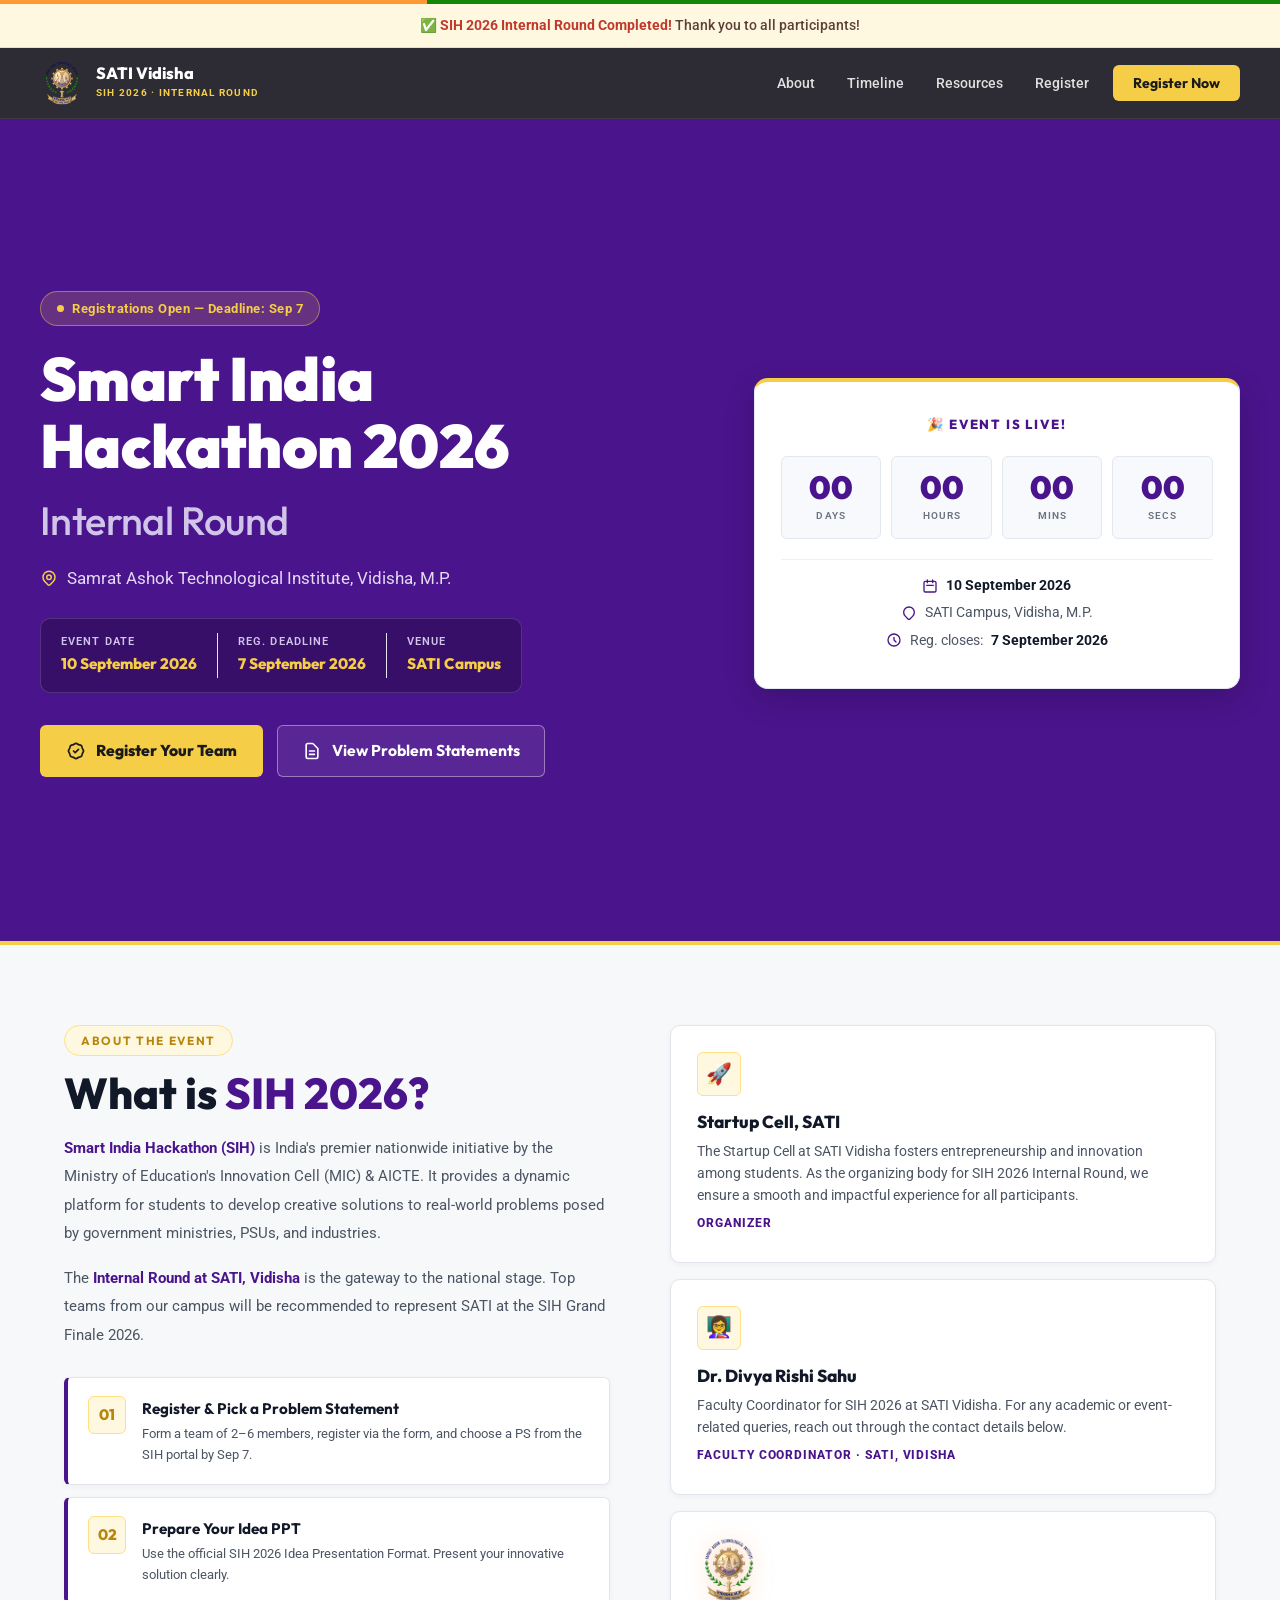
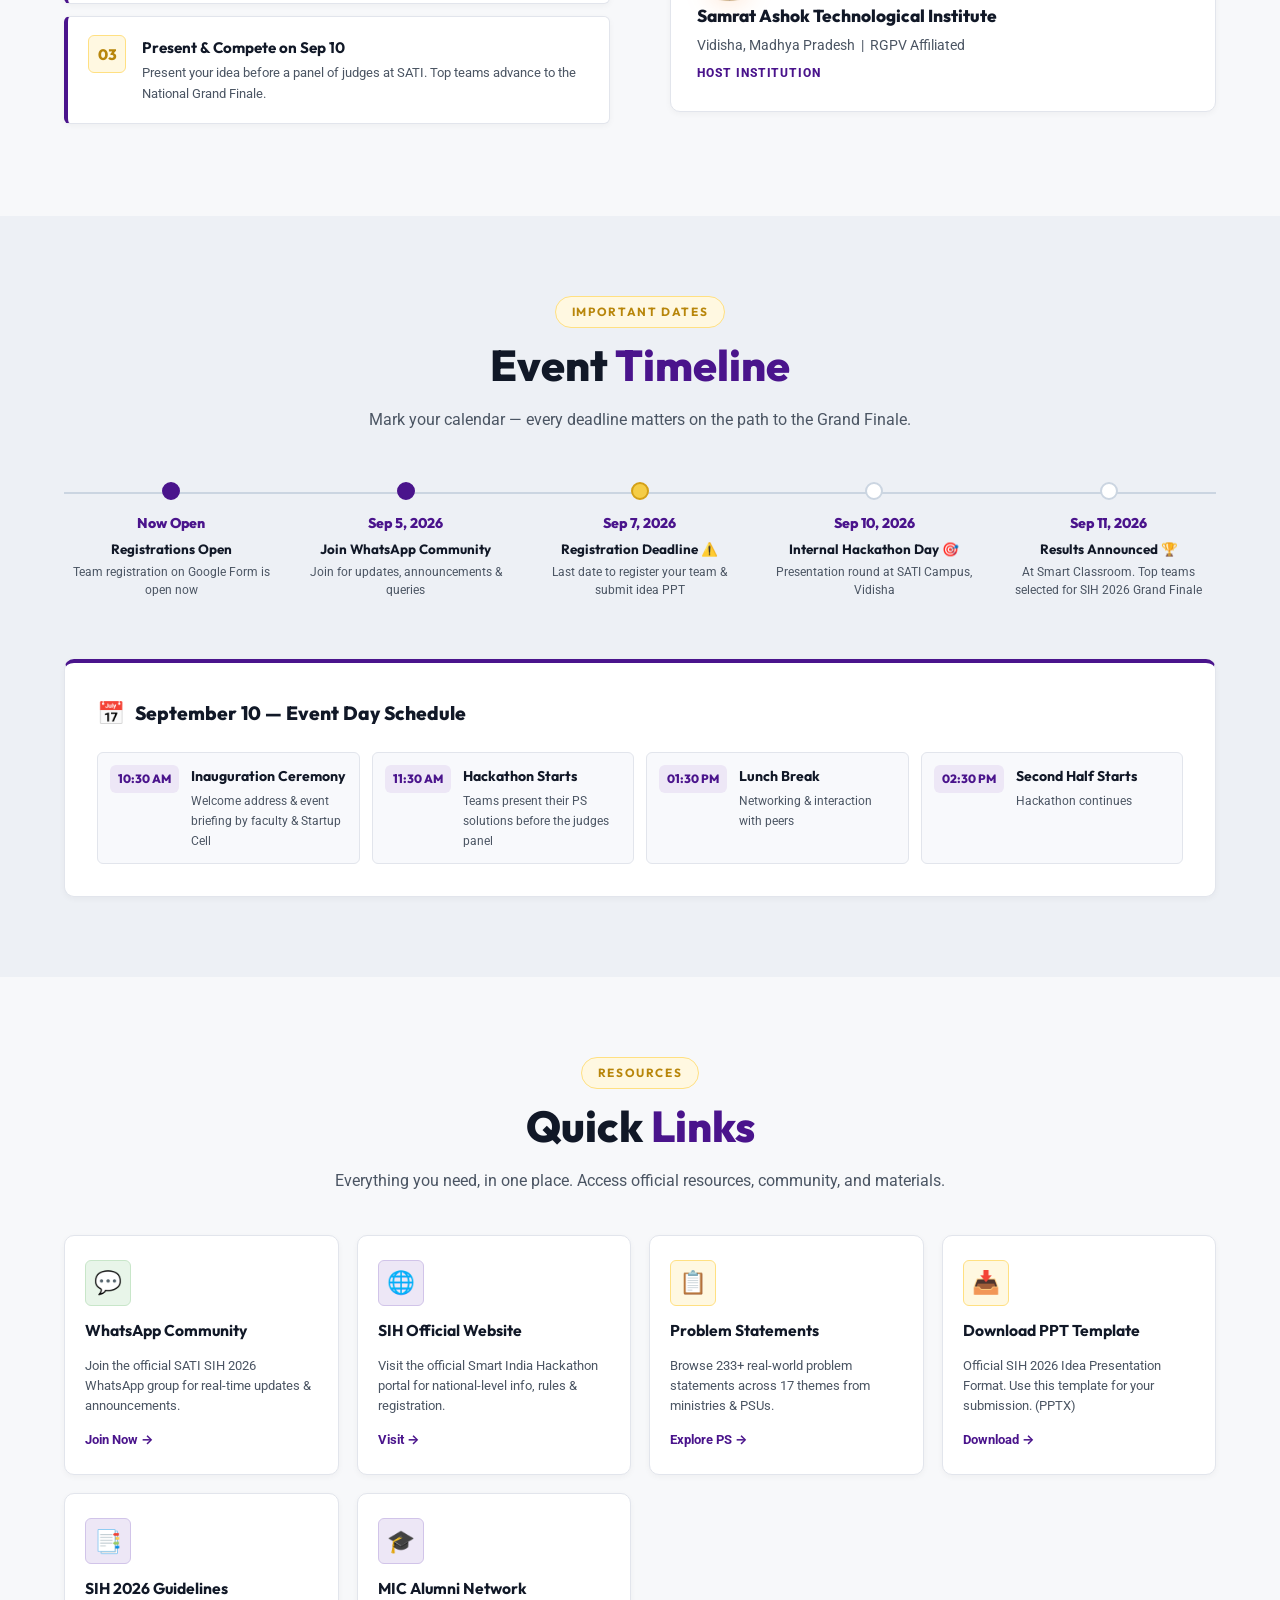
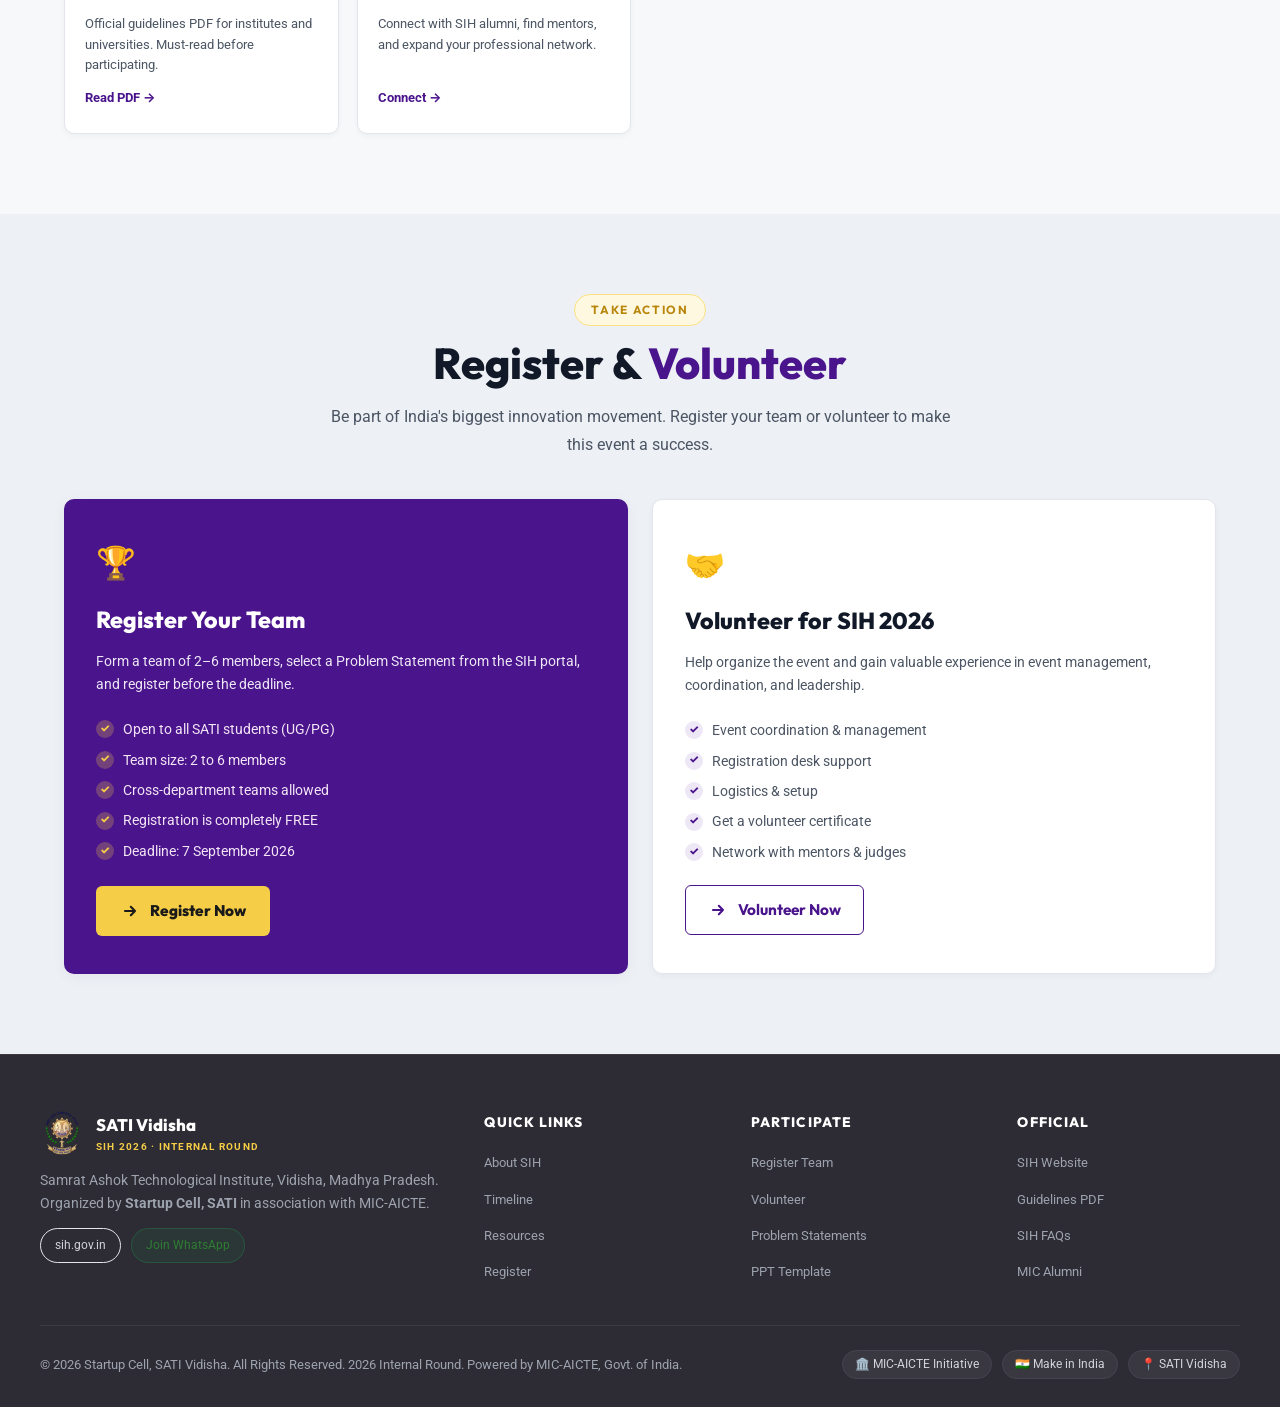
==== commit 3e11af5f: "Update institutional theme matching startup.satiengg.in without gradients" ====
--- a/preview.html
+++ b/preview.html
@@ -1,4 +1,4 @@
-﻿<!DOCTYPE html>
+<!DOCTYPE html>
 <html lang="en">
 <head>
   <meta charset="UTF-8" />
@@ -14,14 +14,7 @@
   <!-- Google Fonts -->
   <link rel="preconnect" href="https://fonts.googleapis.com" />
   <link rel="preconnect" href="https://fonts.gstatic.com" crossorigin />
-  <link href="https://fonts.googleapis.com/css2?family=Outfit:wght@300;400;500;600;700;800;900&family=Inter:wght@300;400;500;600;700&display=swap" rel="stylesheet" />
-  <!-- Theme script to prevent FOUC / Color Jitter -->
-  <script>
-    (function() {
-      var savedTheme = localStorage.getItem('sih-theme') || 'dark';
-      document.documentElement.setAttribute('data-theme', savedTheme);
-    })();
-  </script>
+  <link href="https://fonts.googleapis.com/css2?family=Outfit:wght@400;500;600;700;800;900&family=Inter:wght@400;500;600;700&display=swap" rel="stylesheet" />
   <link rel="stylesheet" href="style.css" />
 </head>
 <body>
@@ -32,9 +25,9 @@
      NOTICE BANNER
 ══════════════════════════════════════════════════════ -->
 <div class="notice-banner" id="notice-banner">
-      🎯 <span class="notice-highlight">Registration Open!</span> Last date to register: <span class="notice-highlight">7 September 2026</span> &nbsp;|&nbsp;
-    <a href="https://docs.google.com/forms/d/e/1FAIpQLSdya0mbfZyhgf5HdVg5-n7kTskO_dV9WyK3kc8CGcEGXtd5GA/formResponse?pli=1" target="_blank" rel="noopener" style="color:var(--orange);font-weight:700;">Register Now →</a>
-  </div>
+  🎯 <span class="notice-highlight">Registration Open!</span> Last date to register: <span class="notice-highlight">7 September 2026</span> &nbsp;|&nbsp;
+  <a href="https://docs.google.com/forms/d/e/1FAIpQLSdya0mbfZyhgf5HdVg5-n7kTskO_dV9WyK3kc8CGcEGXtd5GA/formResponse?pli=1" target="_blank" rel="noopener" style="color:var(--orange);font-weight:700;">Register Now →</a>
+</div>
 
 <!-- ══════════════════════════════════════════════════════
      NAVBAR
@@ -73,9 +66,6 @@
      HERO SECTION
 ══════════════════════════════════════════════════════ -->
 <section id="hero">
-  <div class="glow-orb orb-orange hero-orb-1"></div>
-  <div class="glow-orb orb-blue hero-orb-2"></div>
-
   <div class="hero-content">
     <!-- Left: Text -->
     <div class="hero-left">
@@ -85,9 +75,9 @@
       </div>
 
       <h1 class="hero-title">
-        <span class="gradient-text">Smart India</span><br />
+        Smart India<br />
         Hackathon 2026<br />
-        <span style="color:var(--muted); font-size:0.65em; font-weight:500;">Internal Round</span>
+        <span style="color:#d1c4e9; font-size:0.65em; font-weight:500;">Internal Round</span>
       </h1>
 
       <p class="hero-sub">
@@ -182,12 +172,10 @@
   </div>
 </section>
 
-
 <!-- ══════════════════════════════════════════════════════
      ABOUT SECTION
 ══════════════════════════════════════════════════════ -->
 <section id="about" class="section-pad">
-  <div class="glow-orb orb-blue" style="width:500px;height:500px;top:-100px;left:-200px;"></div>
   <div class="container">
     <div class="about-grid">
       <!-- Left: About text + Process -->
@@ -259,7 +247,6 @@
   </div>
 </section>
 
-
 <!-- ══════════════════════════════════════════════════════
      TIMELINE SECTION
 ══════════════════════════════════════════════════════ -->
@@ -361,7 +348,6 @@
      QUICK LINKS / RESOURCES
 ══════════════════════════════════════════════════════ -->
 <section id="links" class="section-pad">
-  <div class="glow-orb orb-orange" style="width:400px;height:400px;bottom:-100px;right:-100px;"></div>
   <div class="container">
     <div class="text-center ">
       <span class="section-label">Resources</span>
@@ -481,7 +467,6 @@
   </div>
 </section>
 
-
 <!-- ══════════════════════════════════════════════════════
      FOOTER
 ══════════════════════════════════════════════════════ -->
@@ -559,5 +544,3 @@
 <script src="script.js"></script>
 </body>
 </html>
-
-
--- a/style.css
+++ b/style.css
@@ -1,229 +1,182 @@
 /* ============================================================
    SIH 2026 Internal Round — SATI Vidisha
-   Complete Stylesheet — Dark + Light Mode
-   SIH Official Color Palette
+   Clean Institutional Theme (Matching startup.satiengg.in)
+   Clean Solid Palette: Slate Charcoal (#2d2b33), Deep Purple (#4a148c), Golden Yellow (#f5cd47)
+   No Gradients · No Glow Orbs · Clean Professional Layout
    ============================================================ */
 
-@import url('https://fonts.googleapis.com/css2?family=Outfit:wght@300;400;500;600;700;800;900&family=Inter:wght@300;400;500;600;700&display=swap');
-
-/* ─── SIH Official Color Tokens ─────────────────────────── */
+@import url('https://fonts.googleapis.com/css2?family=Outfit:wght@400;500;600;700;800;900&family=Roboto:wght@300;400;500;700&family=Inter:wght@400;500;600;700&display=swap');
+
+/* ─── Color Tokens ───────────────────────────────────────── */
 :root {
-  /* SIH Brand Colors */
-  --sih-orange:       #F47920;   /* SIH primary orange */
-  --sih-orange-dark:  #D4610A;
-  --sih-orange-light: #FFA050;
-  --sih-blue:         #003D99;   /* SIH primary blue */
-  --sih-blue-mid:     #1A5CCC;
-  --sih-blue-light:   #4A90D9;
-  --sih-tricolor-green: #138808; /* Indian flag green accent */
-
-  /* Dark Mode Surfaces */
-  --dark-bg:     #04080F;
-  --dark-bg2:    #080D18;
-  --dark-surf:   #0D1424;
-  --dark-surf2:  #131C32;
-  --dark-surf3:  #1A253E;
-  --dark-border: rgba(244,121,32,0.18);
-  --dark-border2:rgba(26,92,204,0.2);
-  --dark-text:   #F0F4FF;
-  --dark-muted:  #8FA3CC;
-  --dark-dim:    #5A6E99;
-
-  /* Light Mode Surfaces */
-  --light-bg:    #F8FAFF;
-  --light-bg2:   #EEF3FF;
-  --light-surf:  #FFFFFF;
-  --light-surf2: #F0F5FF;
-  --light-surf3: #E4EDFF;
-  --light-border: rgba(0,61,153,0.25);
-  --light-text:  #0A1628;
-  --light-muted: #3D5280;
-  --light-dim:   #7A90BC;
-
-  /* Active (starts dark) */
-  --bg:     var(--dark-bg);
-  --bg2:    var(--dark-bg2);
-  --surf:   var(--dark-surf);
-  --surf2:  var(--dark-surf2);
-  --surf3:  var(--dark-surf3);
-  --border: var(--dark-border);
-  --border2:var(--dark-border2);
-  --text:   var(--dark-text);
-  --muted:  var(--dark-muted);
-  --dim:    var(--dark-dim);
-
-  /* Derived / Glow */
-  --orange:        var(--sih-orange);
-  --orange-deep:   var(--sih-orange-dark);
-  --orange-glow:   rgba(244,121,32,0.32);
-  --orange-subtle: rgba(244,121,32,0.08);
-  --blue:          var(--sih-blue);
-  --blue-mid:      var(--sih-blue-mid);
-  --blue-light:    var(--sih-blue-light);
-  --blue-subtle:   rgba(0,61,153,0.08);
-  --green:         var(--sih-tricolor-green);
-  --green-whatsapp:#25D366;
-
-  /* Radius / Shadow / Transition */
-  --r-sm:  8px;
-  --r-md:  16px;
-  --r-lg:  24px;
-  --r-xl:  32px;
-  --shadow-orange: 0 0 32px rgba(244,121,32,0.22);
-  --shadow-blue:   0 0 32px rgba(0,61,153,0.18);
-  --ease: all 0.2s cubic-bezier(0.4,0,0.2,1);
-  --font-head: 'Outfit', sans-serif;
-  --font-body: 'Inter', sans-serif;
-}
-
-/* ─── Light Mode Override ────────────────────────────────── */
-[data-theme="light"] {
-  --bg:     var(--light-bg);
-  --bg2:    var(--light-bg2);
-  --surf:   var(--light-surf);
-  --surf2:  var(--light-surf2);
-  --surf3:  var(--light-surf3);
-  --border: var(--light-border);
-  --border2:rgba(0,61,153,0.22);
-  --text:   var(--light-text);
-  --muted:  var(--light-muted);
-  --dim:    var(--light-dim);
-  --orange-subtle: rgba(244,121,32,0.07);
-  --blue-subtle:   rgba(0,61,153,0.06);
-}
-[data-theme="light"] body { background: var(--light-bg); }
-[data-theme="light"] .glow-orb { opacity: 0.15; }
-[data-theme="light"] .theme-card { box-shadow: 0 2px 12px rgba(0,61,153,0.07); }
-[data-theme="light"] .org-card,
-[data-theme="light"] .process-step,
-[data-theme="light"] .faq-item,
-[data-theme="light"] .link-card,
-[data-theme="light"] .contact-card,
-[data-theme="light"] .countdown-unit,
-[data-theme="light"] .schedule-item { box-shadow: 0 2px 16px rgba(0,61,153,0.07); }
-[data-theme="light"] .reg-card.secondary-card { background: #fff; }
-[data-theme="light"] #stats { background: #fff; border-color: rgba(0,61,153,0.1); }
-[data-theme="light"] .countdown-wrapper { background: #fff; }
-[data-theme="light"] #footer { background: var(--light-bg2); }
-[data-theme="light"] .nav-links a { color: var(--light-muted); }
-[data-theme="light"] .nav-links a:hover { color: var(--light-text); }
-[data-theme="light"] .day-schedule { background: #fff; }
-[data-theme="light"] .notice-banner { background: rgba(244,121,32,0.06); }
-[data-theme="light"] .hero-title { color: var(--blue); }
-[data-theme="light"] .footer-col ul li a { color: var(--light-muted); }
-[data-theme="light"] .social-btn.sih-site { background: #fff; color: var(--light-text); }
-[data-theme="light"] .gradient-text {
-  background: linear-gradient(135deg, var(--sih-orange-dark) 0%, var(--sih-orange) 55%, var(--sih-blue-mid) 100%);
-  -webkit-background-clip: text;
-  -webkit-text-fill-color: transparent;
-  background-clip: text;
+  /* Startup Cell Solid Colors */
+  --sc-slate:        #2d2b33;   /* Slate Charcoal */
+  --sc-slate-dark:   #211f26;   /* Darker Slate */
+  --sc-purple:       #4a148c;   /* Solid Deep Purple */
+  --sc-purple-mid:   #5e35b1;   /* Medium Purple */
+  --sc-purple-light: #ede7f6;   /* Light Purple Tint */
+  --sc-gold:         #f5cd47;   /* Solid Golden Yellow */
+  --sc-gold-hover:   #e6bc32;
+  --sc-gold-light:   #fff8e1;   /* Light Gold Tint */
+  --sc-gold-deep:    #b8860b;   /* Deep Gold Text */
+
+  /* Surfaces & Backgrounds */
+  --bg:              #f7f8fa;   /* Clean light background */
+  --bg2:             #edf0f5;   /* Alternate section background */
+  --surf:            #ffffff;   /* Pure white cards */
+  --surf2:           #f8f9fc;
+  --surf3:           #eef1f6;
+  --border:          #e2e5ec;
+  --border-dark:     #3d3a44;
+
+  /* Typography Colors */
+  --text:            #1f242e;   /* Heading text */
+  --text-dark:       #111827;
+  --muted:           #4b5563;   /* Body text */
+  --dim:             #6b7280;   /* Secondary subtexts */
+
+  /* Aliases */
+  --orange:          var(--sc-gold);
+  --orange-deep:     var(--sc-gold-hover);
+  --orange-subtle:   rgba(245, 205, 71, 0.15);
+  --purple:          var(--sc-purple);
+  --purple-subtle:   var(--sc-purple-light);
+  --green:           #2e7d32;
+  --green-whatsapp:  #25d366;
+
+  /* Radii & Shadows */
+  --r-sm:            6px;
+  --r-md:            10px;
+  --r-lg:            14px;
+  --r-xl:            18px;
+  --shadow-sm:       0 2px 6px rgba(0,0,0,0.04);
+  --shadow-card:     0 3px 14px rgba(28,39,60,0.05);
+  --shadow-hover:    0 8px 24px rgba(28,39,60,0.09);
+  --ease:            all 0.2s ease;
+  --font-head:       'Outfit', 'Google Sans', 'Roboto', sans-serif;
+  --font-body:       'Roboto', 'Inter', sans-serif;
 }
 
 /* ─── Reset ──────────────────────────────────────────────── */
 *, *::before, *::after { box-sizing: border-box; margin: 0; padding: 0; }
+
 html {
   scroll-behavior: smooth;
   scroll-padding-top: 80px;
   scrollbar-width: thin;
-  scrollbar-color: var(--orange) var(--bg2);
-}
-::-webkit-scrollbar { width: 6px; }
+  scrollbar-color: var(--sc-purple) var(--bg2);
+}
+
+::-webkit-scrollbar { width: 7px; }
 ::-webkit-scrollbar-track { background: var(--bg2); }
-::-webkit-scrollbar-thumb { background: var(--orange); border-radius: 3px; }
+::-webkit-scrollbar-thumb { background: var(--sc-purple); border-radius: 3px; }
 
 body {
   font-family: var(--font-body);
   background: var(--bg);
   color: var(--text);
-  line-height: 1.6;
+  line-height: 1.65;
   overflow-x: hidden;
-  transition: background 0.4s ease, color 0.4s ease;
-}
+  -webkit-font-smoothing: antialiased;
+}
+
 a { text-decoration: none; color: inherit; }
 img { max-width: 100%; display: block; }
 button { cursor: pointer; border: none; font-family: var(--font-body); }
 
-/* Accessibility Focus States */
-a:focus-visible, button:focus-visible, input:focus-visible, textarea:focus-visible {
-  outline: 2px solid var(--orange);
-  outline-offset: 3px;
-  border-radius: 2px;
-}
-
-/* ─── Typography ─────────────────────────────────────────── */
+/* Remove artificial glow orbs */
+.glow-orb { display: none !important; }
+
+/* India Tricolor Bar */
+.india-bar {
+  height: 4px;
+  width: 100%;
+  display: flex;
+  position: relative;
+  z-index: 1001;
+}
+.india-bar::before {
+  content: '';
+  width: 33.33%;
+  background: #FF9933;
+}
+.india-bar::after {
+  content: '';
+  width: 66.67%;
+  background: #138808;
+}
+
+/* ─── Notice Banner (Clean Solid Amber) ──────────────────── */
+.notice-banner {
+  background: #fff8e1;
+  border-bottom: 1px solid #ffe082;
+  padding: 10px 24px;
+  text-align: center;
+  font-size: 0.86rem;
+  font-weight: 500;
+  color: #5d4037;
+  position: relative;
+  z-index: 999;
+}
+.notice-highlight { color: #c0392b; font-weight: 700; }
+
+/* ─── Section Header Typography ──────────────────────────── */
 .section-label {
   font-family: var(--font-head);
-  font-size: 0.72rem;
-  font-weight: 700;
-  letter-spacing: 0.22em;
+  font-size: 0.74rem;
+  font-weight: 700;
+  letter-spacing: 0.14em;
   text-transform: uppercase;
-  color: var(--orange);
+  color: var(--sc-gold-deep);
   display: inline-block;
   padding: 5px 16px;
-  background: var(--orange-subtle);
-  border: 1px solid var(--border);
+  background: var(--sc-gold-light);
+  border: 1px solid #ffe082;
   border-radius: 50px;
+  margin-bottom: 12px;
+}
+
+.section-title {
+  font-family: var(--font-head);
+  font-size: clamp(2rem, 3.5vw, 2.7rem);
+  font-weight: 800;
+  line-height: 1.2;
   margin-bottom: 14px;
-}
-.section-title {
-  font-family: var(--font-head);
-  font-size: clamp(1.9rem, 3.5vw, 2.9rem);
-  font-weight: 800;
-  line-height: 1.15;
-  margin-bottom: 14px;
-  color: var(--text);
-}
-.section-title span { color: var(--orange); }
+  color: var(--text-dark);
+}
+.section-title span { color: var(--sc-purple); }
+
 .section-desc {
   font-size: 1rem;
   color: var(--muted);
-  max-width: 580px;
-  line-height: 1.8;
+  max-width: 620px;
+  line-height: 1.75;
 }
 .text-center { text-align: center; }
 .text-center .section-desc { margin: 0 auto; }
 
-/* ─── Layout ─────────────────────────────────────────────── */
 .container { max-width: 1200px; margin: 0 auto; padding: 0 24px; }
-.section-pad { padding: 96px 0; }
-
+.section-pad { padding: 80px 0; }
+
+/* Solid Title Text without AI gradient */
 .gradient-text {
-  background: linear-gradient(135deg, var(--sih-orange) 0%, #FFB347 55%, var(--sih-blue-light) 100%);
-  -webkit-background-clip: text;
-  -webkit-text-fill-color: transparent;
-  background-clip: text;
-}
-
-/* ─── Glow Orbs ──────────────────────────────────────────── */
-.glow-orb {
-  position: absolute;
-  border-radius: 50%;
-  filter: blur(80px);
-  pointer-events: none;
-  z-index: 0;
-}
-.orb-orange { background: radial-gradient(circle, rgba(244,121,32,0.22), transparent 70%); }
-.orb-blue   { background: radial-gradient(circle, rgba(0,61,153,0.18), transparent 70%); }
-
-/* ─── Navbar ─────────────────────────────────────────────── */
+  color: #ffffff;
+}
+
+/* ─── Navbar (Solid Charcoal Header) ─────────────────────── */
 #navbar {
   position: sticky;
   top: 0;
   z-index: 1000;
+  background: var(--sc-slate);
+  border-bottom: 1px solid var(--border-dark);
   padding: 0 24px;
   transition: var(--ease);
 }
 #navbar.scrolled {
-  background: rgba(4,8,15,0.88);
-  backdrop-filter: blur(20px);
-  -webkit-backdrop-filter: blur(20px);
-  border-bottom: 1px solid var(--border);
-  box-shadow: 0 4px 30px rgba(0,0,0,0.35);
-}
-[data-theme="light"] #navbar.scrolled {
-  background: rgba(248,250,255,0.92);
-  box-shadow: 0 4px 30px rgba(0,61,153,0.1);
-}
+  box-shadow: 0 3px 16px rgba(0,0,0,0.18);
+}
+
 .nav-inner {
   max-width: 1200px;
   margin: 0 auto;
@@ -232,99 +185,77 @@
   justify-content: space-between;
   height: 70px;
 }
+
 .nav-brand {
   display: flex;
   align-items: center;
   gap: 12px;
 }
 .nav-brand img {
-  width: 46px;
-  height: 46px;
+  width: 44px;
+  height: 44px;
   object-fit: contain;
-  filter: drop-shadow(0 0 6px rgba(244,121,32,0.35));
-}
-[data-theme="light"] .nav-brand img {
-  filter: drop-shadow(0 2px 6px rgba(0,0,0,0.15));
 }
 .nav-brand-name {
   font-family: var(--font-head);
-  font-size: 0.98rem;
-  font-weight: 800;
-  color: var(--text);
+  font-size: 1.02rem;
+  font-weight: 800;
+  color: #ffffff;
   line-height: 1.2;
 }
 .nav-brand-sub {
-  font-size: 0.62rem;
-  color: var(--orange);
+  font-size: 0.65rem;
+  color: var(--sc-gold);
   letter-spacing: 0.12em;
   text-transform: uppercase;
-  font-weight: 600;
-}
+  font-weight: 700;
+}
+
 .nav-links {
   display: flex;
   align-items: center;
-  gap: 2px;
+  gap: 4px;
   list-style: none;
 }
 .nav-links a {
-  font-size: 0.84rem;
+  font-size: 0.88rem;
   font-weight: 500;
-  color: var(--muted);
-  padding: 8px 13px;
+  color: #e0e0e0;
+  padding: 8px 14px;
   border-radius: var(--r-sm);
   transition: var(--ease);
   position: relative;
 }
+.nav-links a:hover { color: #ffffff; }
+
 .nav-links a::after {
   content: '';
   position: absolute;
-  bottom: 4px; left: 50%;
+  bottom: 2px; left: 50%;
   transform: translateX(-50%);
-  width: 0; height: 2px;
-  background: var(--orange);
-  border-radius: 1px;
-  transition: var(--ease);
-}
-.nav-links a:hover { color: var(--text); }
-.nav-links a:hover::after { width: 55%; }
+  width: 0; height: 3px;
+  background: var(--sc-gold);
+  border-radius: 2px;
+  transition: var(--ease);
+}
+.nav-links a:hover::after { width: 60%; }
 
 .nav-cta {
-  background: var(--sih-orange) !important;
-  color: #fff !important;
+  background: var(--sc-gold) !important;
+  color: #1a1a1a !important;
   padding: 9px 20px !important;
   border-radius: var(--r-sm) !important;
   font-weight: 700 !important;
   font-family: var(--font-head) !important;
   transition: var(--ease) !important;
-  box-shadow: 0 0 0 0 var(--orange-glow);
+  margin-left: 6px;
 }
 .nav-cta:hover {
-  background: var(--sih-orange-dark) !important;
+  background: #ffffff !important;
+  color: #1a1a1a !important;
   transform: translateY(-1px) !important;
-  box-shadow: 0 4px 20px var(--orange-glow) !important;
 }
 .nav-cta::after { display: none !important; }
-
-/* Theme Toggle Button */
-.theme-toggle {
-  width: 40px; height: 40px;
-  border-radius: 50%;
-  background: var(--surf2);
-  border: 1px solid var(--border);
-  display: flex;
-  align-items: center;
-  justify-content: center;
-  font-size: 1.1rem;
-  cursor: pointer;
-  transition: var(--ease);
-  color: var(--text);
-  flex-shrink: 0;
-}
-.theme-toggle:hover {
-  border-color: var(--orange);
-  background: var(--orange-subtle);
-  transform: rotate(20deg);
-}
 
 .hamburger {
   display: none;
@@ -337,34 +268,26 @@
 .hamburger span {
   display: block;
   width: 24px; height: 2px;
-  background: var(--text);
+  background: #ffffff;
   border-radius: 1px;
-  transition: var(--ease);
-}
-
-/* ─── Notice Banner ──────────────────────────────────────── */
-.notice-banner {
-  background: linear-gradient(90deg, rgba(244,121,32,0.12), rgba(244,121,32,0.04));
-  border-bottom: 1px solid var(--border);
-  padding: 9px 24px;
-  text-align: center;
-  font-size: 0.84rem;
-  color: var(--muted);
-}
-.notice-highlight { color: var(--orange); font-weight: 700; }
-
-/* ─── Hero ───────────────────────────────────────────────── */
+}
+
+/* ─── Hero Section (Solid Deep Royal Purple) ─────────────── */
 #hero {
-  min-height: 100vh;
+  min-height: calc(100vh - 74px);
   display: flex;
   align-items: center;
   position: relative;
   overflow: hidden;
-  padding: 120px 24px 80px;
-}
-#hero-canvas { position: absolute; inset: 0; z-index: 0; }
-.hero-orb-1 { width: 650px; height: 650px; top: -200px; right: -150px; }
-.hero-orb-2 { width: 400px; height: 400px; bottom: -80px; left: -100px; }
+  padding: 72px 24px 64px;
+  background: var(--sc-purple);
+  color: #ffffff;
+  border-bottom: 4px solid var(--sc-gold);
+}
+
+#hero-canvas {
+  display: none !important;
+}
 
 .hero-content {
   max-width: 1200px;
@@ -373,72 +296,75 @@
   position: relative;
   z-index: 1;
   display: grid;
-  grid-template-columns: 1fr 1fr;
-  gap: 64px;
+  grid-template-columns: 1.15fr 0.85fr;
+  gap: 56px;
   align-items: center;
 }
 
 .hero-badge {
   display: inline-flex;
   align-items: center;
-  gap: 9px;
-  background: var(--orange-subtle);
-  border: 1px solid var(--border);
-  padding: 7px 18px;
+  gap: 8px;
+  background: rgba(245, 205, 71, 0.16);
+  border: 1px solid rgba(245, 205, 71, 0.45);
+  padding: 6px 16px;
   border-radius: 50px;
-  font-size: 0.78rem;
-  font-weight: 600;
-  color: var(--orange);
-  margin-bottom: 22px;
+  font-size: 0.8rem;
+  font-weight: 700;
+  color: var(--sc-gold);
+  margin-bottom: 20px;
   letter-spacing: 0.04em;
 }
 .badge-dot {
   width: 7px; height: 7px;
-  background: var(--orange);
+  background: var(--sc-gold);
   border-radius: 50%;
-  animation: pulse-dot 1.8s infinite;
-}
-@keyframes pulse-dot {
-  0%,100% { opacity:1; transform:scale(1); }
-  50%      { opacity:0.4; transform:scale(0.65); }
 }
 
 .hero-title {
   font-family: var(--font-head);
-  font-size: clamp(2.3rem, 5vw, 3.9rem);
+  font-size: clamp(2.3rem, 4.8vw, 3.8rem);
   font-weight: 900;
   line-height: 1.1;
   margin-bottom: 18px;
-  color: var(--text);
-}
+  color: #ffffff;
+  letter-spacing: -0.01em;
+}
+
 .hero-sub {
-  font-size: 1rem;
-  color: var(--muted);
-  margin-bottom: 10px;
+  font-size: 1.05rem;
+  color: #e5daf5;
+  margin-bottom: 26px;
   display: flex;
   align-items: center;
   gap: 9px;
 }
-.hero-sub svg { color: var(--orange); flex-shrink: 0; }
+.hero-sub svg { color: var(--sc-gold); flex-shrink: 0; }
 
 .hero-date-bar {
   display: flex;
   gap: 20px;
-  margin-bottom: 34px;
+  margin-bottom: 32px;
+  background: rgba(0, 0, 0, 0.25);
+  border: 1px solid rgba(255, 255, 255, 0.15);
+  border-radius: var(--r-md);
+  padding: 14px 20px;
+  width: fit-content;
 }
 .date-chip-label {
   font-size: 0.68rem;
-  color: var(--dim);
+  color: #d1c4e9;
   text-transform: uppercase;
   letter-spacing: 0.1em;
+  font-weight: 600;
+  display: block;
 }
 .date-chip-value {
   font-family: var(--font-head);
-  font-size: 0.88rem;
-  font-weight: 700;
-  color: var(--orange);
-}
-.hero-divider { width:1px; background: var(--border); align-self: stretch; }
+  font-size: 0.95rem;
+  font-weight: 800;
+  color: var(--sc-gold);
+}
 
 .hero-actions {
   display: flex;
@@ -446,377 +372,241 @@
   flex-wrap: wrap;
 }
 
-/* Buttons */
+/* ─── Buttons ────────────────────────────────────────────── */
 .btn-primary {
   display: inline-flex;
   align-items: center;
   gap: 10px;
-  background: var(--sih-orange);
-  color: #fff;
+  background: var(--sc-gold);
+  color: #1a1a1a;
   padding: 13px 26px;
-  border-radius: var(--r-md);
-  font-family: var(--font-head);
-  font-size: 0.97rem;
-  font-weight: 700;
-  transition: var(--ease);
-  box-shadow: 0 4px 20px var(--orange-glow);
-  position: relative;
-  overflow: hidden;
-}
-.btn-primary::before {
-  content: '';
-  position: absolute;
-  top: 0; left: -100%;
-  width: 100%; height: 100%;
-  background: linear-gradient(90deg, transparent, rgba(255,255,255,0.18), transparent);
-  transition: left 0.5s;
-}
-.btn-primary:hover::before { left: 100%; }
+  border-radius: var(--r-sm);
+  font-family: var(--font-head);
+  font-size: 0.98rem;
+  font-weight: 800;
+  transition: var(--ease);
+}
 .btn-primary:hover {
-  background: var(--sih-orange-dark);
+  background: #ffffff;
+  color: #1a1a1a;
   transform: translateY(-2px);
-  box-shadow: 0 8px 28px var(--orange-glow);
-}
+}
+
 .btn-secondary {
   display: inline-flex;
   align-items: center;
   gap: 10px;
-  background: transparent;
+  background: rgba(255,255,255,0.08);
+  color: #ffffff;
+  padding: 12px 24px;
+  border-radius: var(--r-sm);
+  font-family: var(--font-head);
+  font-size: 0.98rem;
+  font-weight: 700;
+  border: 1.5px solid rgba(255,255,255,0.4);
+  transition: var(--ease);
+}
+.btn-secondary:hover {
+  background: #ffffff;
+  color: var(--sc-purple);
+  border-color: #ffffff;
+  transform: translateY(-2px);
+}
+
+/* ─── Countdown Box (Solid Crisp Card) ───────────────────── */
+.countdown-wrapper {
+  background: #ffffff;
+  border: 1px solid #e2e8f0;
+  border-top: 4px solid var(--sc-gold);
+  border-radius: var(--r-lg);
+  padding: 32px 26px;
+  text-align: center;
+  box-shadow: 0 10px 30px rgba(0,0,0,0.18);
   color: var(--text);
-  padding: 12px 26px;
-  border-radius: var(--r-md);
-  font-family: var(--font-head);
-  font-size: 0.97rem;
-  font-weight: 600;
-  border: 1px solid var(--border);
-  transition: var(--ease);
-}
-.btn-secondary:hover {
-  border-color: var(--orange);
-  color: var(--orange);
-  transform: translateY(-2px);
-  background: var(--orange-subtle);
-}
-
-/* ─── Countdown ──────────────────────────────────────────── */
-.hero-right {}
-.countdown-wrapper {
-  background: var(--surf);
-  border: 1px solid var(--border);
-  border-radius: var(--r-xl);
-  padding: 36px 32px;
-  text-align: center;
-  position: relative;
-  overflow: hidden;
-  box-shadow: var(--shadow-orange);
-}
-.countdown-wrapper::before {
-  content: '';
-  position: absolute;
-  top: 0; left: 0; right: 0;
-  height: 3px;
-  background: linear-gradient(90deg, var(--sih-orange), var(--sih-blue-mid), var(--sih-orange));
-  background-size: 200%;
-  animation: shimmer-line 3s linear infinite;
-}
-@keyframes shimmer-line {
-  0%   { background-position: 0%; }
-  100% { background-position: 200%; }
-}
+}
+
 .countdown-title {
   font-family: var(--font-head);
-  font-size: 0.78rem;
-  font-weight: 700;
-  letter-spacing: 0.18em;
+  font-size: 0.82rem;
+  font-weight: 800;
+  letter-spacing: 0.14em;
   text-transform: uppercase;
-  color: var(--orange);
-  margin-bottom: 24px;
-}
+  color: var(--sc-purple);
+  margin-bottom: 20px;
+}
+
 .countdown-grid {
   display: grid;
-  grid-template-columns: repeat(4,1fr);
+  grid-template-columns: repeat(4, 1fr);
   gap: 10px;
-  margin-bottom: 24px;
-}
+  margin-bottom: 20px;
+}
+
 .countdown-unit {
-  background: var(--surf2);
-  border: 1px solid var(--border);
-  border-radius: var(--r-md);
-  padding: 18px 8px;
-  position: relative;
-  overflow: hidden;
-}
-.countdown-unit::after {
-  content: '';
-  position: absolute;
-  inset: 0;
-  background: linear-gradient(135deg, var(--orange-subtle), transparent);
+  background: #f8f9fc;
+  border: 1px solid #e2e8f0;
+  border-radius: var(--r-sm);
+  padding: 14px 6px;
 }
 .countdown-num {
   font-family: var(--font-head);
-  font-size: 2.2rem;
+  font-size: 2rem;
   font-weight: 900;
-  color: var(--text);
+  color: var(--sc-purple);
   line-height: 1;
   display: block;
-  position: relative;
-  z-index: 1;
 }
 .countdown-label-sm {
-  font-size: 0.62rem;
+  font-size: 0.65rem;
   text-transform: uppercase;
   letter-spacing: 0.1em;
   color: var(--dim);
   display: block;
-  margin-top: 5px;
-  position: relative;
-  z-index: 1;
+  margin-top: 4px;
+  font-weight: 600;
+}
+
+.countdown-event-info {
+  border-top: 1px solid #edf2f7;
+  padding-top: 14px;
 }
 .event-info-row {
   display: flex;
   align-items: center;
   justify-content: center;
-  gap: 9px;
+  gap: 8px;
   font-size: 0.88rem;
   color: var(--muted);
-  margin-bottom: 6px;
-}
-.event-info-row svg  { color: var(--orange); }
-.event-info-row strong { color: var(--text); font-weight: 600; }
-
-/* ─── Stats Bar ──────────────────────────────────────────── */
-#stats {
-  background: var(--surf);
-  border-top: 1px solid var(--border);
-  border-bottom: 1px solid var(--border);
-  padding: 30px 24px;
-  position: relative;
-  overflow: hidden;
-}
-#stats::before {
-  content: '';
-  position: absolute;
-  inset: 0;
-  background: linear-gradient(90deg, transparent, rgba(244,121,32,0.04), transparent);
-}
-.stats-grid {
-  max-width: 1200px;
-  margin: 0 auto;
-  display: grid;
-  grid-template-columns: repeat(4,1fr);
-  gap: 20px;
-  position: relative;
-  z-index: 1;
-}
-.stat-item {
-  text-align: center;
-  padding: 14px;
-  border-right: 1px solid var(--border);
-}
-.stat-item:last-child { border-right: none; }
-.stat-num {
-  font-family: var(--font-head);
-  font-size: 1.9rem;
-  font-weight: 900;
-  color: var(--orange);
-  display: block;
-  line-height: 1;
-  margin-bottom: 5px;
-}
-.stat-desc {
-  font-size: 0.78rem;
-  color: var(--muted);
-  text-transform: uppercase;
-  letter-spacing: 0.08em;
-}
-
-/* ─── About ──────────────────────────────────────────────── */
-#about { background: var(--bg2); position: relative; overflow: hidden; }
+  margin-bottom: 4px;
+}
+.event-info-row svg { color: var(--sc-purple); }
+.event-info-row strong { color: var(--text-dark); font-weight: 700; }
+
+/* ─── About Section ──────────────────────────────────────── */
+#about { background: var(--bg); }
+
 .about-grid {
   display: grid;
   grid-template-columns: 1fr 1fr;
-  gap: 72px;
+  gap: 60px;
   align-items: start;
 }
+
 .about-text p {
   color: var(--muted);
-  line-height: 1.9;
-  margin-bottom: 18px;
-  font-size: 0.94rem;
-}
-.about-highlight { color: var(--orange); font-weight: 600; }
-
-.process-steps { margin-top: 36px; }
+  line-height: 1.85;
+  margin-bottom: 16px;
+  font-size: 0.96rem;
+}
+.about-highlight {
+  color: var(--sc-purple);
+  font-weight: 700;
+}
+
+.process-steps { margin-top: 28px; }
 .process-step {
   display: flex;
   align-items: flex-start;
-  gap: 18px;
-  padding: 22px;
+  gap: 16px;
+  padding: 18px 20px;
+  background: var(--surf);
+  border: 1px solid var(--border);
+  border-left: 4px solid var(--sc-purple);
+  border-radius: var(--r-sm);
+  margin-bottom: 12px;
+  box-shadow: var(--shadow-sm);
+  transition: var(--ease);
+}
+.process-step:hover {
+  transform: translateX(3px);
+  border-color: var(--sc-purple);
+  box-shadow: var(--shadow-card);
+}
+
+.step-num {
+  flex-shrink: 0;
+  width: 38px; height: 38px;
+  background: var(--sc-gold-light);
+  border: 1px solid #ffe082;
+  border-radius: var(--r-sm);
+  display: flex;
+  align-items: center;
+  justify-content: center;
+  font-family: var(--font-head);
+  font-size: 0.95rem;
+  font-weight: 800;
+  color: var(--sc-gold-deep);
+}
+.step-content h4 {
+  font-family: var(--font-head);
+  font-size: 0.95rem;
+  font-weight: 700;
+  color: var(--text-dark);
+  margin-bottom: 3px;
+}
+.step-content p {
+  font-size: 0.84rem;
+  color: var(--muted);
+  line-height: 1.55;
+}
+
+.organizer-cards { display: flex; flex-direction: column; gap: 16px; }
+.org-card {
   background: var(--surf);
   border: 1px solid var(--border);
   border-radius: var(--r-md);
-  margin-bottom: 14px;
-  transition: border-color 0.2s ease, transform 0.2s ease, box-shadow 0.2s ease;
-  position: relative;
-  overflow: hidden;
-}
-.process-step::before {
-  content: '';
-  position: absolute;
-  left: 0; top: 0; bottom: 0;
-  width: 3px;
-  background: linear-gradient(to bottom, var(--sih-orange), var(--sih-blue-mid));
-  border-radius: 0 2px 2px 0;
-}
-.process-step:hover {
-  border-color: var(--orange);
-  transform: translateX(4px);
-  box-shadow: var(--shadow-orange);
-}
-.step-num {
-  flex-shrink: 0;
-  width: 42px; height: 42px;
-  background: var(--orange-subtle);
-  border: 1px solid var(--border);
+  padding: 26px;
+  box-shadow: var(--shadow-sm);
+  transition: var(--ease);
+}
+.org-card:hover {
+  border-color: var(--sc-purple);
+  box-shadow: var(--shadow-card);
+  transform: translateY(-2px);
+}
+.org-icon {
+  width: 44px; height: 44px;
+  background: var(--sc-gold-light);
+  border: 1px solid #ffe082;
   border-radius: var(--r-sm);
   display: flex;
   align-items: center;
   justify-content: center;
-  font-family: var(--font-head);
-  font-size: 1rem;
-  font-weight: 800;
-  color: var(--orange);
-}
-.step-content h4 {
-  font-family: var(--font-head);
-  font-size: 0.93rem;
-  font-weight: 700;
-  color: var(--text);
+  margin-bottom: 12px;
+  font-size: 1.3rem;
+}
+.org-card h3 {
+  font-family: var(--font-head);
+  font-size: 1.08rem;
+  font-weight: 800;
+  color: var(--text-dark);
   margin-bottom: 4px;
 }
-.step-content p {
-  font-size: 0.83rem;
-  color: var(--muted);
-  line-height: 1.6;
-}
-
-.organizer-cards { display: flex; flex-direction: column; gap: 18px; }
-.org-card {
-  background: var(--surf);
-  border: 1px solid var(--border);
-  border-radius: var(--r-lg);
-  padding: 26px;
-  transition: var(--ease);
-  position: relative;
-  overflow: hidden;
-}
-.org-card::after {
-  content: '';
-  position: absolute;
-  top: -50px; right: -50px;
-  width: 130px; height: 130px;
-  background: radial-gradient(circle, var(--orange-subtle), transparent);
-  border-radius: 50%;
-}
-.org-card:hover {
-  border-color: var(--orange);
-  box-shadow: var(--shadow-orange);
-  transform: translateY(-3px);
-}
-.org-icon {
-  width: 48px; height: 48px;
-  background: var(--orange-subtle);
-  border: 1px solid var(--border);
-  border-radius: var(--r-sm);
-  display: flex;
-  align-items: center;
-  justify-content: center;
-  margin-bottom: 14px;
-  font-size: 1.4rem;
-}
-.org-card h3 {
-  font-family: var(--font-head);
-  font-size: 1.05rem;
-  font-weight: 700;
-  color: var(--text);
-  margin-bottom: 5px;
-}
-.org-card p { font-size: 0.83rem; color: var(--muted); line-height: 1.6; }
+.org-card p { font-size: 0.86rem; color: var(--muted); line-height: 1.6; }
 .org-role {
   display: inline-block;
-  font-size: 0.72rem;
-  color: var(--orange);
-  font-weight: 700;
+  font-size: 0.74rem;
+  color: var(--sc-purple);
+  font-weight: 800;
   letter-spacing: 0.08em;
   text-transform: uppercase;
   margin-top: 8px;
 }
 
-/* ─── Themes ─────────────────────────────────────────────── */
-#themes { background: var(--bg); }
-.themes-grid {
-  display: grid;
-  grid-template-columns: repeat(auto-fill, minmax(190px,1fr));
-  gap: 14px;
-  margin-top: 44px;
-}
-.theme-card {
-  background: var(--surf);
-  border: 1px solid var(--border2);
-  border-radius: var(--r-md);
-  padding: 22px 18px;
-  text-align: center;
-  transition: var(--ease);
-  cursor: default;
-  position: relative;
-  overflow: hidden;
-}
-.theme-card::before {
-  content: '';
-  position: absolute;
-  inset: 0;
-  background: linear-gradient(135deg, var(--orange-subtle), transparent);
-  opacity: 0;
-  transition: var(--ease);
-}
-.theme-card:hover {
-  border-color: var(--orange);
-  transform: translateY(-5px);
-  box-shadow: 0 10px 36px rgba(244,121,32,0.18);
-}
-.theme-card:hover::before { opacity: 1; }
-.theme-icon {
-  font-size: 1.9rem;
-  margin-bottom: 10px;
-  display: block;
-  position: relative;
-  z-index: 1;
-  transition: transform 0.3s ease;
-}
-.theme-card:hover .theme-icon { transform: scale(1.15) rotate(-6deg); }
-.theme-name {
-  font-family: var(--font-head);
-  font-size: 0.8rem;
-  font-weight: 700;
-  color: var(--text);
-  line-height: 1.4;
-  position: relative;
-  z-index: 1;
-}
-
-/* ─── Timeline ───────────────────────────────────────────── */
+/* ─── Timeline Section ───────────────────────────────────── */
 #timeline { background: var(--bg2); }
+
+.timeline-wrapper { margin-top: 48px; position: relative; }
 .timeline-line {
   position: absolute;
   top: 10px;
   left: 0; right: 0;
   height: 2px;
-  background: linear-gradient(90deg, transparent, var(--border), var(--orange), var(--border), transparent);
-}
-.timeline-wrapper { margin-top: 56px; position: relative; }
+  background: #cbd5e1;
+}
 .timeline-items {
   display: grid;
-  grid-template-columns: repeat(5,1fr);
+  grid-template-columns: repeat(5, 1fr);
   gap: 20px;
   position: relative;
   z-index: 1;
@@ -826,572 +616,394 @@
   flex-direction: column;
   align-items: center;
   text-align: center;
-  gap: 14px;
+  gap: 12px;
 }
 .tl-dot {
-  width: 20px; height: 20px;
+  width: 18px; height: 18px;
   border-radius: 50%;
-  background: var(--surf);
-  border: 2px solid var(--border);
+  background: #ffffff;
+  border: 2px solid #cbd5e1;
   flex-shrink: 0;
-  transition: var(--ease);
 }
 .tl-dot.active {
-  background: var(--orange);
-  border-color: var(--orange);
-  box-shadow: 0 0 0 6px rgba(244,121,32,0.2);
-}
-.tl-dot.passed { background: var(--green); border-color: var(--green); }
+  background: var(--sc-gold);
+  border-color: #d4a017;
+}
+.tl-dot.passed {
+  background: var(--sc-purple);
+  border-color: var(--sc-purple);
+}
+
 .tl-date {
   font-family: var(--font-head);
-  font-size: 0.87rem;
-  font-weight: 700;
-  color: var(--orange);
+  font-size: 0.88rem;
+  font-weight: 800;
+  color: var(--sc-purple);
   margin-bottom: 3px;
 }
 .tl-title {
   font-family: var(--font-head);
-  font-size: 0.82rem;
-  font-weight: 600;
-  color: var(--text);
+  font-size: 0.84rem;
+  font-weight: 700;
+  color: var(--text-dark);
   margin-bottom: 3px;
 }
-.tl-desc { font-size: 0.74rem; color: var(--muted); line-height: 1.5; }
-
+.tl-desc { font-size: 0.76rem; color: var(--muted); line-height: 1.5; }
+
+/* Day Schedule */
 .day-schedule {
-  margin-top: 56px;
+  margin-top: 48px;
   background: var(--surf);
   border: 1px solid var(--border);
-  border-radius: var(--r-xl);
-  padding: 36px;
-  position: relative;
-  overflow: hidden;
-}
-.day-schedule::before {
-  content: '';
-  position: absolute;
-  top: 0; left: 0; right: 0;
-  height: 3px;
-  background: linear-gradient(90deg, var(--sih-blue), var(--sih-orange));
+  border-top: 4px solid var(--sc-purple);
+  border-radius: var(--r-md);
+  padding: 32px;
+  box-shadow: var(--shadow-sm);
 }
 .day-schedule h3 {
   font-family: var(--font-head);
-  font-size: 1.25rem;
-  font-weight: 800;
-  color: var(--text);
-  margin-bottom: 26px;
-  display: flex;
-  align-items: center;
-  gap: 11px;
+  font-size: 1.2rem;
+  font-weight: 800;
+  color: var(--text-dark);
+  margin-bottom: 20px;
+  display: flex;
+  align-items: center;
+  gap: 10px;
 }
 .schedule-grid {
   display: grid;
-  grid-template-columns: repeat(auto-fill, minmax(210px,1fr));
-  gap: 14px;
+  grid-template-columns: repeat(auto-fill, minmax(210px, 1fr));
+  gap: 12px;
 }
 .schedule-item {
   display: flex;
-  gap: 14px;
+  gap: 12px;
   align-items: flex-start;
-  padding: 14px;
+  padding: 12px;
   background: var(--surf2);
-  border-radius: var(--r-md);
+  border-radius: var(--r-sm);
   border: 1px solid var(--border);
   transition: var(--ease);
 }
-.schedule-item:hover { border-color: var(--orange); }
+.schedule-item:hover {
+  border-color: var(--sc-purple);
+  background: #ffffff;
+}
 .schedule-time {
   font-family: var(--font-head);
   font-size: 0.75rem;
-  font-weight: 700;
-  color: var(--orange);
+  font-weight: 800;
+  color: var(--sc-purple);
   white-space: nowrap;
   flex-shrink: 0;
-  background: var(--orange-subtle);
-  padding: 4px 9px;
+  background: var(--sc-purple-light);
+  padding: 4px 8px;
   border-radius: var(--r-sm);
 }
 .schedule-info h5 {
   font-family: var(--font-head);
-  font-size: 0.86rem;
-  font-weight: 600;
-  color: var(--text);
+  font-size: 0.88rem;
+  font-weight: 700;
+  color: var(--text-dark);
   margin-bottom: 2px;
 }
-.schedule-info p { font-size: 0.76rem; color: var(--muted); }
-
-/* ─── Quick Links ────────────────────────────────────────── */
+.schedule-info p { font-size: 0.77rem; color: var(--muted); }
+
+/* ─── Quick Links / Resources ────────────────────────────── */
 #links { background: var(--bg); }
+
 .links-grid {
   display: grid;
-  grid-template-columns: repeat(auto-fill, minmax(215px,1fr));
+  grid-template-columns: repeat(auto-fill, minmax(220px, 1fr));
   gap: 18px;
-  margin-top: 44px;
+  margin-top: 40px;
 }
 .link-card {
   background: var(--surf);
   border: 1px solid var(--border);
-  border-radius: var(--r-lg);
-  padding: 26px 22px;
+  border-radius: var(--r-md);
+  padding: 24px 20px;
   display: flex;
   flex-direction: column;
   gap: 12px;
-  transition: var(--ease);
-  position: relative;
-  overflow: hidden;
+  box-shadow: var(--shadow-sm);
+  transition: var(--ease);
   text-decoration: none;
   color: inherit;
 }
 .link-card:hover {
-  transform: translateY(-5px);
-  border-color: var(--orange);
-  box-shadow: 0 14px 36px rgba(244,121,32,0.14);
+  transform: translateY(-3px);
+  border-color: var(--sc-purple);
+  box-shadow: var(--shadow-card);
 }
 .link-icon-wrap {
-  width: 52px; height: 52px;
-  border-radius: var(--r-md);
+  width: 46px; height: 46px;
+  border-radius: var(--r-sm);
   display: flex;
   align-items: center;
   justify-content: center;
-  font-size: 1.5rem;
+  font-size: 1.4rem;
   flex-shrink: 0;
 }
-.link-icon-wrap.orange { background: var(--orange-subtle); border: 1px solid var(--border); }
-.link-icon-wrap.green  { background: rgba(37,211,102,0.1); border: 1px solid rgba(37,211,102,0.2); }
-.link-icon-wrap.blue   { background: var(--blue-subtle);   border: 1px solid var(--border2); }
-.link-card-title { font-family: var(--font-head); font-size: 0.97rem; font-weight: 700; color: var(--text); }
-.link-card-desc  { font-size: 0.8rem; color: var(--muted); line-height: 1.5; }
+.link-icon-wrap.orange { background: #fff8e1; border: 1px solid #ffe082; }
+.link-icon-wrap.green  { background: #e8f5e9; border: 1px solid #c8e6c9; }
+.link-icon-wrap.blue   { background: var(--sc-purple-light); border: 1px solid #d1c4e9; }
+
+.link-card-title {
+  font-family: var(--font-head);
+  font-size: 0.98rem;
+  font-weight: 700;
+  color: var(--text-dark);
+}
+.link-card-desc {
+  font-size: 0.82rem;
+  color: var(--muted);
+  line-height: 1.55;
+}
 .link-card-arrow {
   margin-top: auto;
-  font-size: 0.78rem;
-  font-weight: 600;
-  color: var(--orange);
+  font-size: 0.82rem;
+  font-weight: 700;
+  color: var(--sc-purple);
   display: flex;
   align-items: center;
   gap: 6px;
-  transition: gap 0.3s;
-}
-.link-card:hover .link-card-arrow { gap: 10px; }
+  transition: gap 0.2s;
+}
+.link-card:hover .link-card-arrow { gap: 9px; }
 
 /* ─── Register Section ───────────────────────────────────── */
 #register { background: var(--bg2); }
+
 .register-grid {
   display: grid;
   grid-template-columns: 1fr 1fr;
   gap: 24px;
-  margin-top: 44px;
+  margin-top: 40px;
 }
 .reg-card {
-  border-radius: var(--r-xl);
-  padding: 44px 36px;
+  border-radius: var(--r-md);
+  padding: 38px 32px;
   display: flex;
   flex-direction: column;
-  gap: 18px;
-  position: relative;
-  overflow: hidden;
+  gap: 16px;
   transition: var(--ease);
 }
 .reg-card.primary-card {
-  background: linear-gradient(140deg, var(--sih-orange) 0%, #CC5500 100%);
-  box-shadow: 0 18px 56px rgba(244,121,32,0.28);
+  background: var(--sc-purple);
+  color: #ffffff;
+  box-shadow: var(--shadow-card);
 }
 .reg-card.secondary-card {
-  background: var(--surf);
+  background: #ffffff;
   border: 1px solid var(--border);
-}
-.reg-card.primary-card::before {
-  content: '';
-  position: absolute;
-  top: -70px; right: -70px;
-  width: 220px; height: 220px;
-  background: rgba(255,255,255,0.07);
-  border-radius: 50%;
-}
-.reg-card.primary-card::after {
-  content: '';
-  position: absolute;
-  bottom: -50px; left: -50px;
-  width: 180px; height: 180px;
-  background: rgba(0,0,0,0.12);
-  border-radius: 50%;
-}
-.reg-card:hover { transform: translateY(-3px); }
-.reg-card.primary-card:hover { box-shadow: 0 24px 70px rgba(244,121,32,0.36); }
-.reg-icon { font-size: 2.6rem; }
+  box-shadow: var(--shadow-sm);
+  color: var(--text);
+}
+
+.reg-icon { font-size: 2rem; }
 .reg-card h2 {
   font-family: var(--font-head);
-  font-size: 1.7rem;
-  font-weight: 800;
-  color: #fff;
-  position: relative; z-index: 1;
-}
-.reg-card.secondary-card h2 { color: var(--text); }
+  font-size: 1.45rem;
+  font-weight: 800;
+  line-height: 1.2;
+}
+.primary-card h2 { color: #ffffff; }
+.secondary-card h2 { color: var(--text-dark); }
+
 .reg-card p {
-  font-size: 0.92rem;
-  color: rgba(255,255,255,0.82);
-  line-height: 1.7;
-  position: relative; z-index: 1;
-}
-.reg-card.secondary-card p { color: var(--muted); }
+  font-size: 0.9rem;
+  line-height: 1.6;
+}
+.primary-card p { color: #ede7f6; }
+.secondary-card p { color: var(--muted); }
+
 .reg-features {
   list-style: none;
   display: flex;
   flex-direction: column;
+  gap: 8px;
+  margin: 6px 0;
+}
+.reg-features li {
+  font-size: 0.85rem;
+  display: flex;
+  align-items: center;
   gap: 9px;
-  position: relative; z-index: 1;
-}
-.reg-features li {
-  display: flex;
-  align-items: center;
-  gap: 9px;
-  font-size: 0.86rem;
-  color: rgba(255,255,255,0.85);
-}
-.reg-card.secondary-card .reg-features li { color: var(--muted); }
+}
+.primary-card .reg-features li { color: #f3e5f5; }
+.secondary-card .reg-features li { color: var(--muted); }
+
 .reg-features li::before {
   content: '✓';
-  width: 20px; height: 20px;
-  background: rgba(255,255,255,0.2);
+  font-weight: 800;
+  width: 18px; height: 18px;
   border-radius: 50%;
-  display: flex; align-items: center; justify-content: center;
-  font-size: 0.68rem;
-  font-weight: 700;
+  display: inline-flex;
+  align-items: center;
+  justify-content: center;
+  font-size: 0.7rem;
   flex-shrink: 0;
-  text-align: center;
-  line-height: 20px;
-}
-.reg-card.secondary-card .reg-features li::before {
-  background: var(--orange-subtle);
-  color: var(--orange);
-}
+}
+.primary-card .reg-features li::before {
+  background: rgba(245, 205, 71, 0.25);
+  color: var(--sc-gold);
+}
+.secondary-card .reg-features li::before {
+  background: var(--sc-purple-light);
+  color: var(--sc-purple);
+}
+
 .btn-white {
   display: inline-flex;
   align-items: center;
-  gap: 9px;
-  background: #fff;
-  color: var(--sih-orange-dark);
-  padding: 13px 26px;
-  border-radius: var(--r-md);
-  font-family: var(--font-head);
-  font-size: 0.97rem;
-  font-weight: 800;
-  transition: var(--ease);
-  position: relative; z-index: 1;
-  width: fit-content;
-  box-shadow: 0 4px 18px rgba(0,0,0,0.12);
+  gap: 10px;
+  background: var(--sc-gold);
+  color: #1a1a1a;
+  padding: 12px 24px;
+  border-radius: var(--r-sm);
+  font-family: var(--font-head);
+  font-size: 0.96rem;
+  font-weight: 800;
+  transition: var(--ease);
+  align-self: flex-start;
+  margin-top: auto;
 }
 .btn-white:hover {
+  background: #ffffff;
+  color: #1a1a1a;
   transform: translateY(-2px);
-  box-shadow: 0 8px 28px rgba(0,0,0,0.18);
-}
+}
+
 .btn-outline-orange {
   display: inline-flex;
   align-items: center;
-  gap: 9px;
-  background: var(--orange-subtle);
-  color: var(--orange);
-  padding: 13px 26px;
-  border-radius: var(--r-md);
-  font-family: var(--font-head);
-  font-size: 0.97rem;
-  font-weight: 700;
-  border: 1px solid var(--border);
-  transition: var(--ease);
-  width: fit-content;
+  gap: 10px;
+  background: transparent;
+  color: var(--sc-purple);
+  padding: 11px 22px;
+  border-radius: var(--r-sm);
+  font-family: var(--font-head);
+  font-size: 0.96rem;
+  font-weight: 700;
+  border: 1.5px solid var(--sc-purple);
+  transition: var(--ease);
+  align-self: flex-start;
+  margin-top: auto;
 }
 .btn-outline-orange:hover {
-  background: var(--orange);
-  color: #fff;
+  background: var(--sc-purple);
+  color: #ffffff;
   transform: translateY(-2px);
-  box-shadow: 0 8px 28px var(--orange-glow);
-}
-
-/* ─── FAQ ────────────────────────────────────────────────── */
-#faq { background: var(--bg); }
-.faq-wrapper {
-  max-width: 780px;
-  margin: 44px auto 0;
-  display: flex;
-  flex-direction: column;
-  gap: 12px;
-}
-.faq-item {
-  background: var(--surf);
-  border: 1px solid var(--border);
-  border-radius: var(--r-md);
-  overflow: hidden;
-  transition: var(--ease);
-}
-.faq-item.open {
-  border-color: var(--orange);
-  box-shadow: 0 4px 20px rgba(244,121,32,0.1);
-}
-.faq-question {
-  width: 100%;
-  background: none;
-  border: none;
-  padding: 20px 22px;
-  display: flex;
-  align-items: center;
-  justify-content: space-between;
-  gap: 14px;
-  cursor: pointer;
-  text-align: left;
-  transition: var(--ease);
-}
-.faq-question:hover { background: var(--orange-subtle); }
-.faq-q-text {
-  font-family: var(--font-head);
-  font-size: 0.92rem;
-  font-weight: 600;
-  color: var(--text);
-  flex: 1;
-}
-.faq-icon {
-  flex-shrink: 0;
-  width: 26px; height: 26px;
-  background: var(--orange-subtle);
-  border: 1px solid var(--border);
-  border-radius: 50%;
-  display: flex;
-  align-items: center;
-  justify-content: center;
-  color: var(--orange);
-  font-size: 1.05rem;
-  font-weight: 700;
-  transition: transform 0.3s ease;
-  line-height: 1;
-}
-.faq-item.open .faq-icon {
-  transform: rotate(45deg);
-  background: var(--orange);
-  color: #fff;
-}
-.faq-answer { max-height: 0; overflow: hidden; transition: max-height 0.25s cubic-bezier(0.4,0,0.2,1); }
-.faq-item.open .faq-answer { max-height: 400px; }
-.faq-answer-inner {
-  padding: 0 22px 22px;
-  font-size: 0.88rem;
-  color: var(--muted);
-  line-height: 1.8;
-}
-.faq-answer-inner a { color: var(--orange); text-decoration: underline; }
-
-/* ─── Contact ────────────────────────────────────────────── */
-#contact { background: var(--bg2); }
-.contact-grid {
-  display: grid;
-  grid-template-columns: 1fr 1fr;
-  gap: 44px;
-  margin-top: 44px;
-  align-items: start;
-}
-.contact-info-cards { display: flex; flex-direction: column; gap: 14px; }
-.contact-card {
-  background: var(--surf);
-  border: 1px solid var(--border);
-  border-radius: var(--r-md);
-  padding: 22px;
-  display: flex;
-  align-items: flex-start;
-  gap: 14px;
-  transition: var(--ease);
-}
-.contact-card:hover { border-color: var(--orange); transform: translateX(4px); }
-.contact-card-icon {
-  width: 44px; height: 44px;
-  background: var(--orange-subtle);
-  border: 1px solid var(--border);
-  border-radius: var(--r-sm);
-  display: flex; align-items: center; justify-content: center;
-  font-size: 1.2rem; flex-shrink: 0;
-}
-.contact-card-content h4 {
-  font-family: var(--font-head);
-  font-size: 0.83rem;
-  font-weight: 700;
-  color: var(--text);
-  margin-bottom: 3px;
-}
-.contact-card-content p,
-.contact-card-content a { font-size: 0.83rem; color: var(--muted); line-height: 1.6; }
-.contact-card-content a { color: var(--blue-light); transition: color 0.2s; }
-.contact-card-content a:hover { color: var(--orange); }
-
-.social-links-block { display: flex; flex-direction: column; gap: 14px; }
-.social-btn {
-  display: flex;
-  align-items: center;
-  gap: 14px;
-  padding: 18px 22px;
-  border-radius: var(--r-md);
-  font-family: var(--font-head);
-  font-size: 0.93rem;
-  font-weight: 700;
-  transition: var(--ease);
-  text-decoration: none;
-  color: #fff;
-}
-.social-btn.whatsapp {
-  background: linear-gradient(135deg, #075E54, #128C7E);
-  box-shadow: 0 4px 18px rgba(18,140,126,0.22);
-}
-.social-btn.whatsapp:hover {
-  transform: translateY(-3px);
-  box-shadow: 0 8px 28px rgba(37,211,102,0.3);
-}
-.social-btn.sih-site {
-  background: var(--surf);
-  border: 1px solid var(--border);
-  color: var(--text);
-}
-.social-btn.sih-site:hover {
-  border-color: var(--orange);
-  transform: translateY(-3px);
-  background: var(--orange-subtle);
-}
-.social-btn-icon { font-size: 1.4rem; }
-.social-btn-text { flex: 1; }
-.social-btn-label { display: block; font-size: 0.72rem; font-weight: 500; opacity: 0.72; }
-.social-btn-value { display: block; font-size: 0.88rem; }
-
-/* ─── Footer ─────────────────────────────────────────────── */
+}
+
+/* ─── Footer (Solid Slate Charcoal) ───────────────────────── */
 #footer {
-  background: var(--bg);
-  border-top: 1px solid var(--border);
-  padding: 56px 24px 30px;
+  background: var(--sc-slate);
+  border-top: 1px solid var(--border-dark);
+  padding: 56px 24px 28px;
+  color: #d1d5db;
 }
 .footer-inner { max-width: 1200px; margin: 0 auto; }
 .footer-top {
   display: grid;
-  grid-template-columns: 2fr 1fr 1fr 1fr;
+  grid-template-columns: 1.8fr 1fr 1fr 1fr;
   gap: 44px;
-  padding-bottom: 44px;
-  border-bottom: 1px solid var(--border);
-  margin-bottom: 28px;
-}
-.footer-brand { display: flex; flex-direction: column; gap: 14px; }
-.footer-brand-row { display: flex; align-items: center; gap: 12px; }
-.footer-logo {
-  width: 50px; height: 50px;
-  object-fit: contain;
-  filter: drop-shadow(0 0 8px rgba(244,121,32,0.28));
-}
-[data-theme="light"] .footer-logo { filter: drop-shadow(0 2px 6px rgba(0,0,0,0.15)); }
+  padding-bottom: 40px;
+  border-bottom: 1px solid var(--border-dark);
+}
+
+.footer-brand-row {
+  display: flex;
+  align-items: center;
+  gap: 12px;
+  margin-bottom: 14px;
+}
+.footer-logo { width: 44px; height: 44px; object-fit: contain; }
 .footer-brand-name {
   font-family: var(--font-head);
   font-size: 1.05rem;
   font-weight: 800;
-  color: var(--text);
-}
-.footer-brand-sub { font-size: 0.66rem; color: var(--orange); letter-spacing: 0.1em; text-transform: uppercase; }
-.footer-brand p { font-size: 0.83rem; color: var(--muted); line-height: 1.7; }
+  color: #ffffff;
+}
+.footer-brand-sub {
+  font-size: 0.65rem;
+  color: var(--sc-gold);
+  letter-spacing: 0.12em;
+  text-transform: uppercase;
+  font-weight: 700;
+}
+.footer-brand p {
+  font-size: 0.85rem;
+  color: #9ca3af;
+  line-height: 1.65;
+  margin-bottom: 14px;
+}
+
 .footer-col h4 {
   font-family: var(--font-head);
+  font-size: 0.86rem;
+  font-weight: 800;
+  color: #ffffff;
+  letter-spacing: 0.08em;
+  text-transform: uppercase;
+  margin-bottom: 16px;
+}
+.footer-col ul { list-style: none; display: flex; flex-direction: column; gap: 10px; }
+.footer-col ul li a {
+  font-size: 0.84rem;
+  color: #9ca3af;
+  transition: var(--ease);
+}
+.footer-col ul li a:hover {
+  color: var(--sc-gold);
+  padding-left: 3px;
+}
+
+.footer-bottom {
+  display: flex;
+  align-items: center;
+  justify-content: space-between;
+  padding-top: 24px;
   font-size: 0.82rem;
-  font-weight: 700;
-  color: var(--text);
-  margin-bottom: 18px;
-  text-transform: uppercase;
-  letter-spacing: 0.1em;
-}
-.footer-col ul { list-style: none; display: flex; flex-direction: column; gap: 11px; }
-.footer-col ul li a {
-  font-size: 0.83rem;
-  color: var(--muted);
-  transition: color 0.2s;
-  display: flex;
-  align-items: center;
-  gap: 7px;
-}
-.footer-col ul li a:hover { color: var(--orange); }
-.footer-col ul li a::before { content: '›'; color: var(--orange); }
-.footer-bottom {
-  display: flex;
-  align-items: center;
-  justify-content: space-between;
+  color: #9ca3af;
+  flex-wrap: wrap;
   gap: 14px;
-  flex-wrap: wrap;
-}
-.footer-copy { font-size: 0.8rem; color: var(--dim); }
-.footer-copy span { color: var(--orange); }
+}
+.footer-badges { display: flex; gap: 10px; flex-wrap: wrap; }
 .footer-badge {
-  font-size: 0.72rem;
-  color: var(--dim);
-  background: var(--surf);
-  border: 1px solid var(--border);
-  padding: 5px 13px;
+  font-size: 0.74rem;
+  background: rgba(255,255,255,0.06);
+  border: 1px solid #474350;
+  padding: 4px 12px;
   border-radius: 50px;
-}
-.footer-badges { display: flex; gap: 10px; align-items: center; }
-
-/* ─── SIH India Tricolor Bar ─────────────────────────────── */
-.india-bar {
-  height: 4px;
-  background: linear-gradient(90deg, #FF9933 33.3%, #FFFFFF 33.3% 66.6%, #138808 66.6%);
-  width: 100%;
-}
-
-/* ─── Animations ─────────────────────────────────────────── */
-@keyframes fadeUp   { from{opacity:0;transform:translateY(10px)}  to{opacity:1;transform:none} }
-@keyframes fadeDown { from{opacity:0;transform:translateY(-8px)}  to{opacity:1;transform:none} }
-@keyframes fadeLeft { from{opacity:0;transform:translateX(14px)}  to{opacity:1;transform:none} }
-@keyframes float    { 0%,100%{transform:translateY(0)} 50%{transform:translateY(-4px)} }
-
-/* Scroll reveal DISABLED — elements always visible */
-.reveal { opacity: 1; transform: none; }
-.reveal.visible { opacity: 1; transform: none; }
-.reveal-delay-1, .reveal-delay-2, .reveal-delay-3 { transition-delay: 0s; }
-
-/* ─── Responsive ─────────────────────────────────────────── */
+  color: #d1d5db;
+}
+
+/* ─── Responsive Styles ──────────────────────────────────── */
 @media (max-width: 1024px) {
-  .hero-content { grid-template-columns: 1fr; }
-  .hero-right { order: -1; }
-  .countdown-wrapper { max-width: 480px; margin: 0 auto; }
-  .about-grid { grid-template-columns: 1fr; gap: 44px; }
-  .timeline-items { grid-template-columns: 1fr; }
+  .hero-content { grid-template-columns: 1fr; gap: 40px; }
+  .about-grid { grid-template-columns: 1fr; gap: 36px; }
+  .footer-top { grid-template-columns: 1fr 1fr; gap: 32px; }
+  .timeline-items { grid-template-columns: repeat(3, 1fr); }
+}
+
+@media (max-width: 768px) {
+  .nav-links {
+    display: none;
+    position: absolute;
+    top: 70px; left: 0; right: 0;
+    background: var(--sc-slate);
+    border-bottom: 1px solid var(--border-dark);
+    flex-direction: column;
+    padding: 20px 24px;
+    gap: 12px;
+  }
+  .nav-links.open { display: flex; }
+  .hamburger { display: flex; }
+  .register-grid { grid-template-columns: 1fr; }
+  .timeline-items { grid-template-columns: 1fr; gap: 20px; }
   .timeline-line { display: none; }
-  .timeline-item { flex-direction: row; text-align: left; }
-  .tl-dot { margin-top: 4px; }
-  .footer-top { grid-template-columns: 1fr 1fr; }
-}
-@media (max-width: 768px) {
-  .nav-links { display: none; }
-  .nav-links.open {
-    display: flex;
-    flex-direction: column;
-    position: fixed;
-    top: 70px; left: 0; right: 0;
-    background: rgba(4,8,15,0.97);
-    backdrop-filter: blur(20px);
-    padding: 22px;
-    gap: 6px;
-    border-bottom: 1px solid var(--border);
-    z-index: 999;
-  }
-  [data-theme="light"] .nav-links.open { background: rgba(248,250,255,0.97); }
-  .hamburger { display: flex; }
-  .stats-grid { grid-template-columns: repeat(2,1fr); }
-  .stat-item { border-right: none; border-bottom: 1px solid var(--border); }
-  .register-grid { grid-template-columns: 1fr; }
-  .contact-grid { grid-template-columns: 1fr; }
-  .themes-grid { grid-template-columns: repeat(2,1fr); }
-  .footer-top { grid-template-columns: 1fr; gap: 28px; }
+  .footer-top { grid-template-columns: 1fr; }
   .footer-bottom { flex-direction: column; text-align: center; }
-  .section-pad { padding: 64px 0; }
-  .hero-actions { flex-direction: column; }
-  .btn-primary, .btn-secondary { width: 100%; justify-content: center; }
-  .countdown-num { font-size: 1.7rem; }
-  .reg-card { padding: 32px 24px; }
-  .links-grid { grid-template-columns: 1fr 1fr; }
-  .day-schedule { padding: 24px 18px; }
-}
-@media (max-width: 480px) {
-  .themes-grid { grid-template-columns: repeat(2,1fr); }
-  .links-grid { grid-template-columns: 1fr; }
-  .countdown-grid { gap: 7px; }
-  .countdown-num { font-size: 1.4rem; }
-  .hero-date-bar { flex-direction: column; gap: 10px; }
-  .footer-badges { flex-wrap: wrap; justify-content: center; }
-}
-
+}
